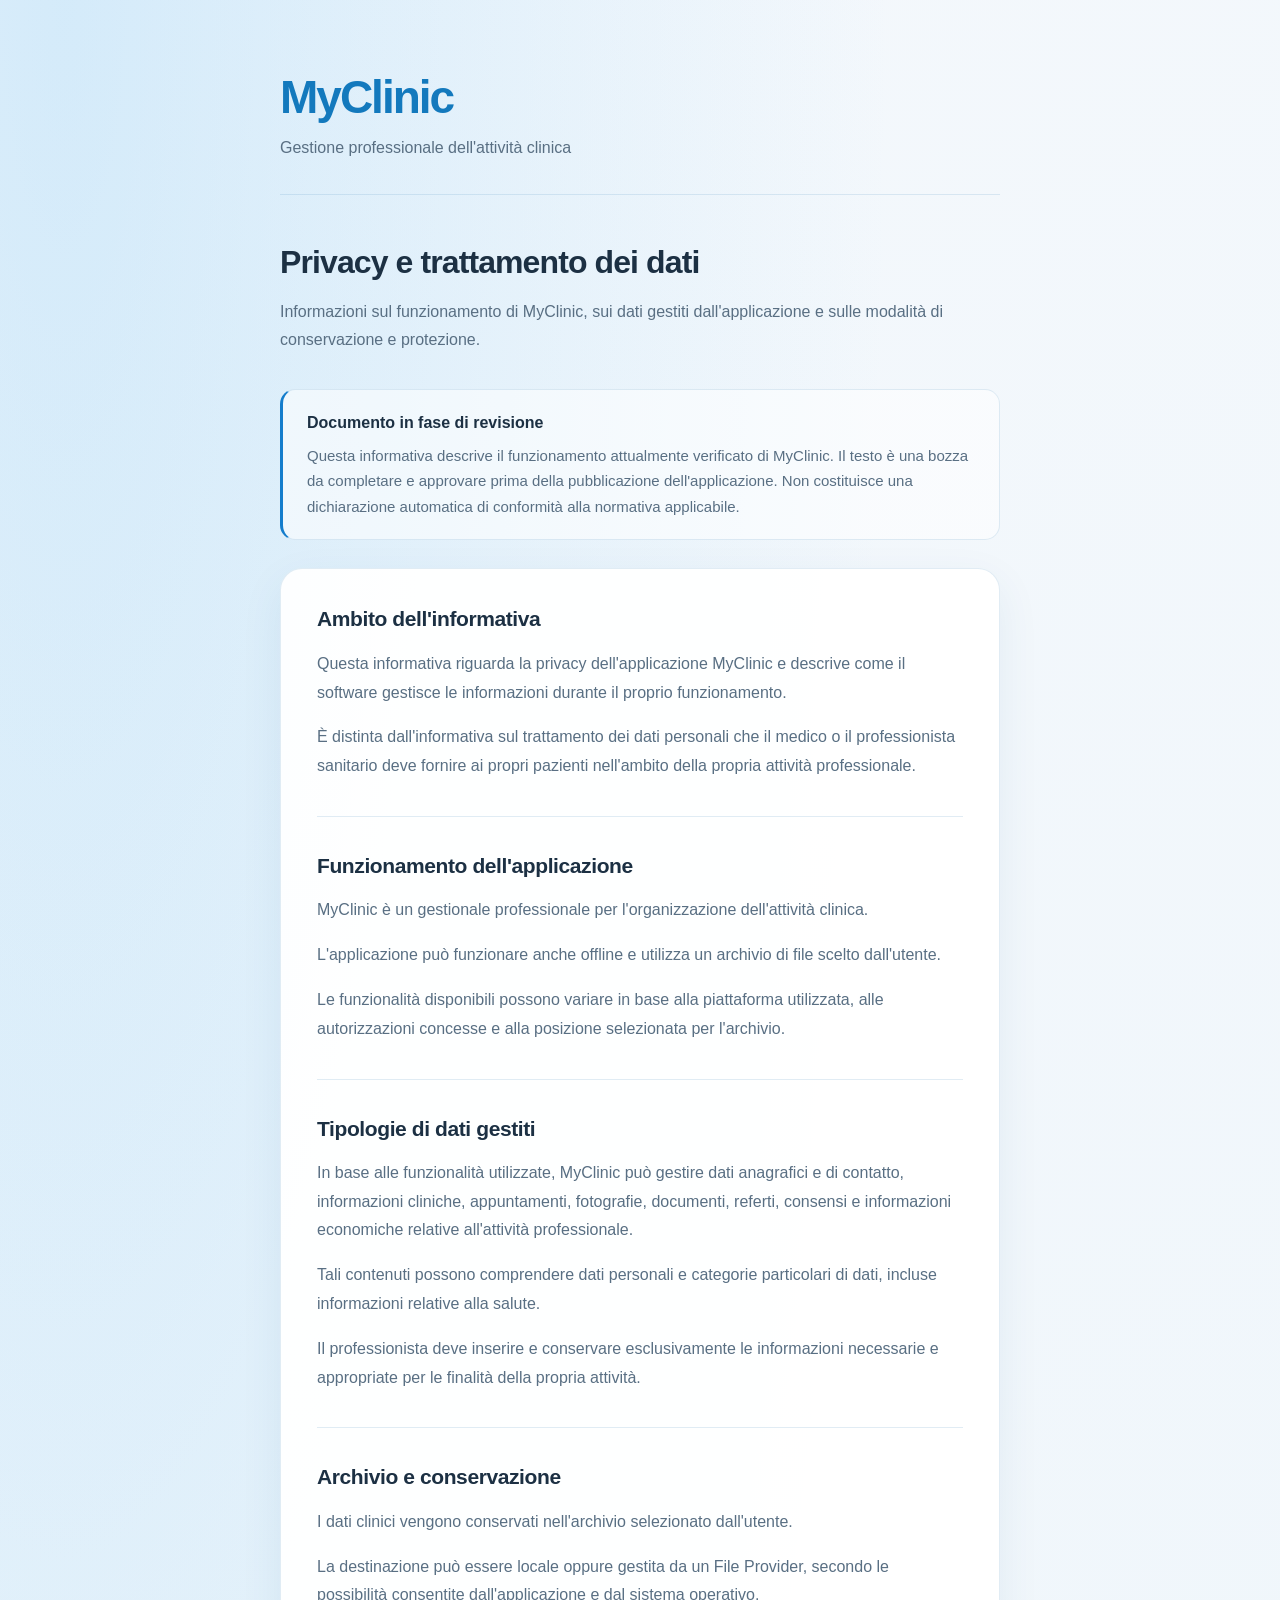
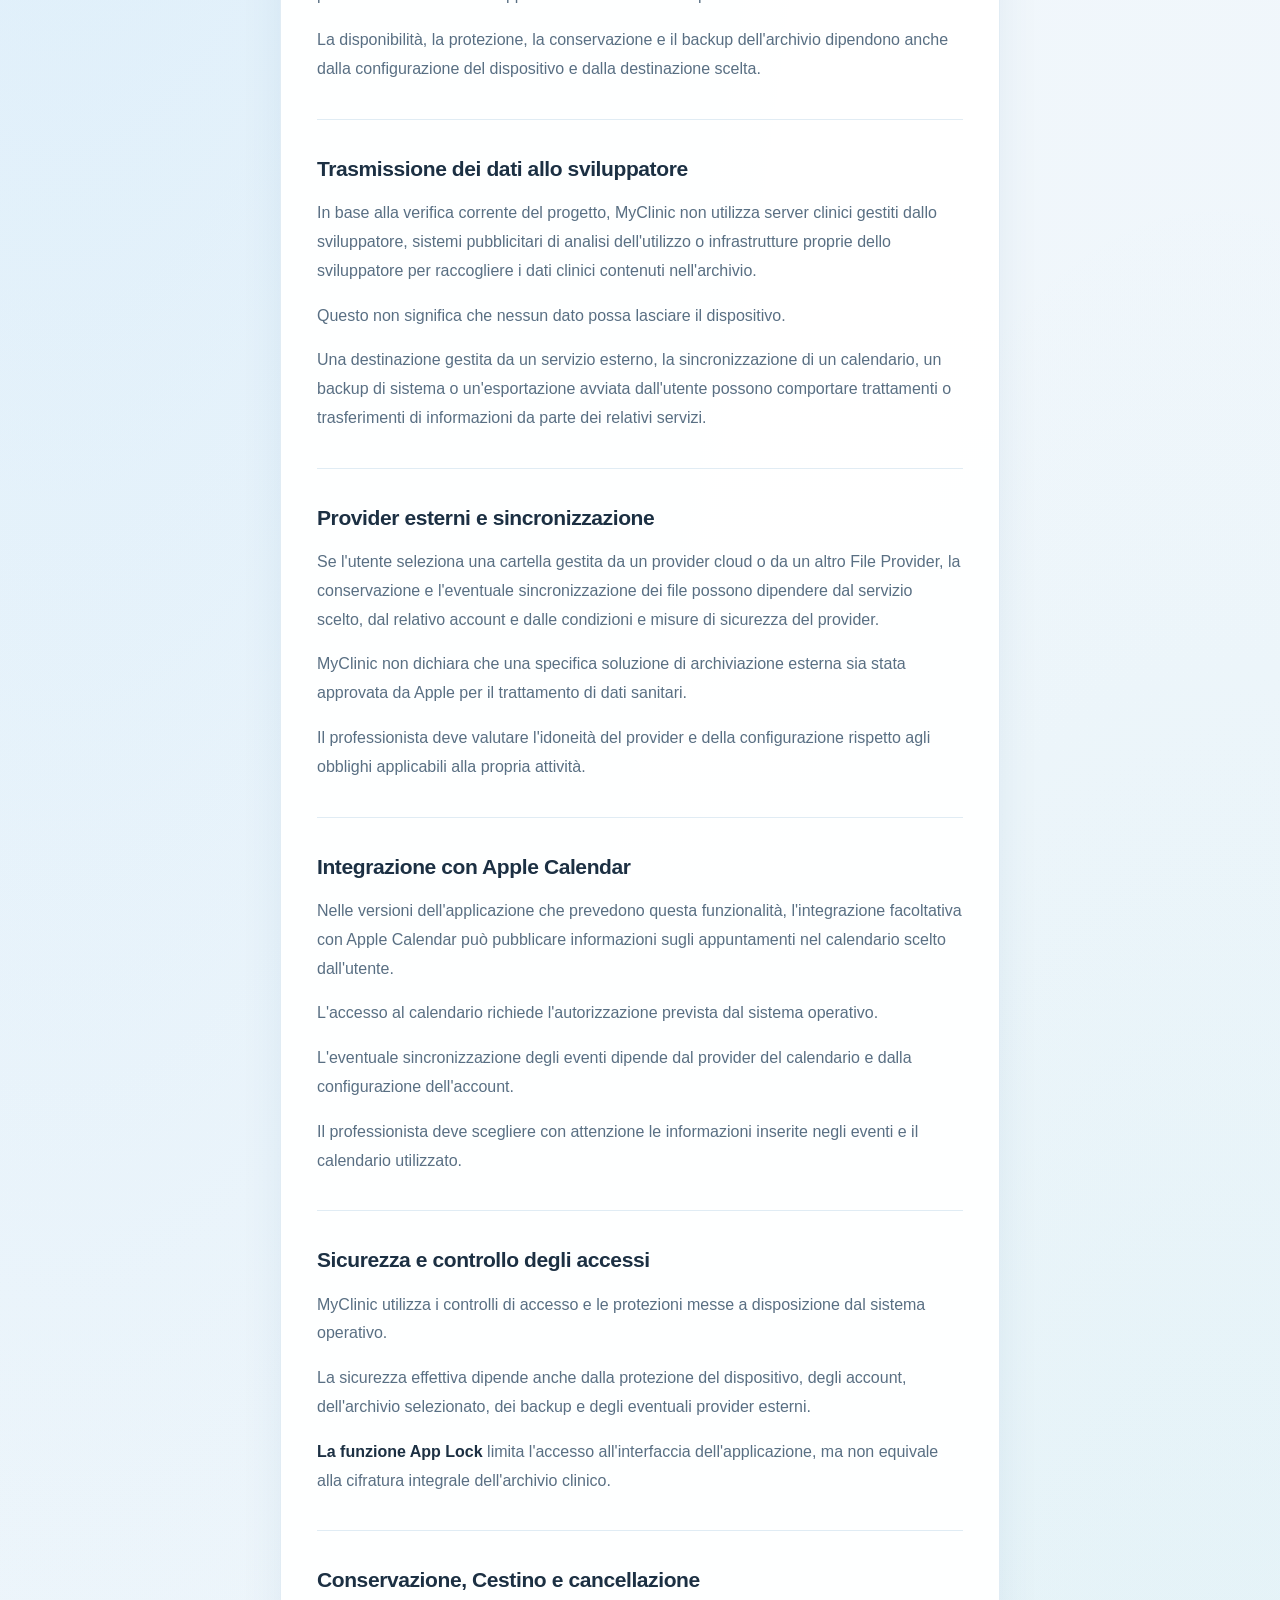
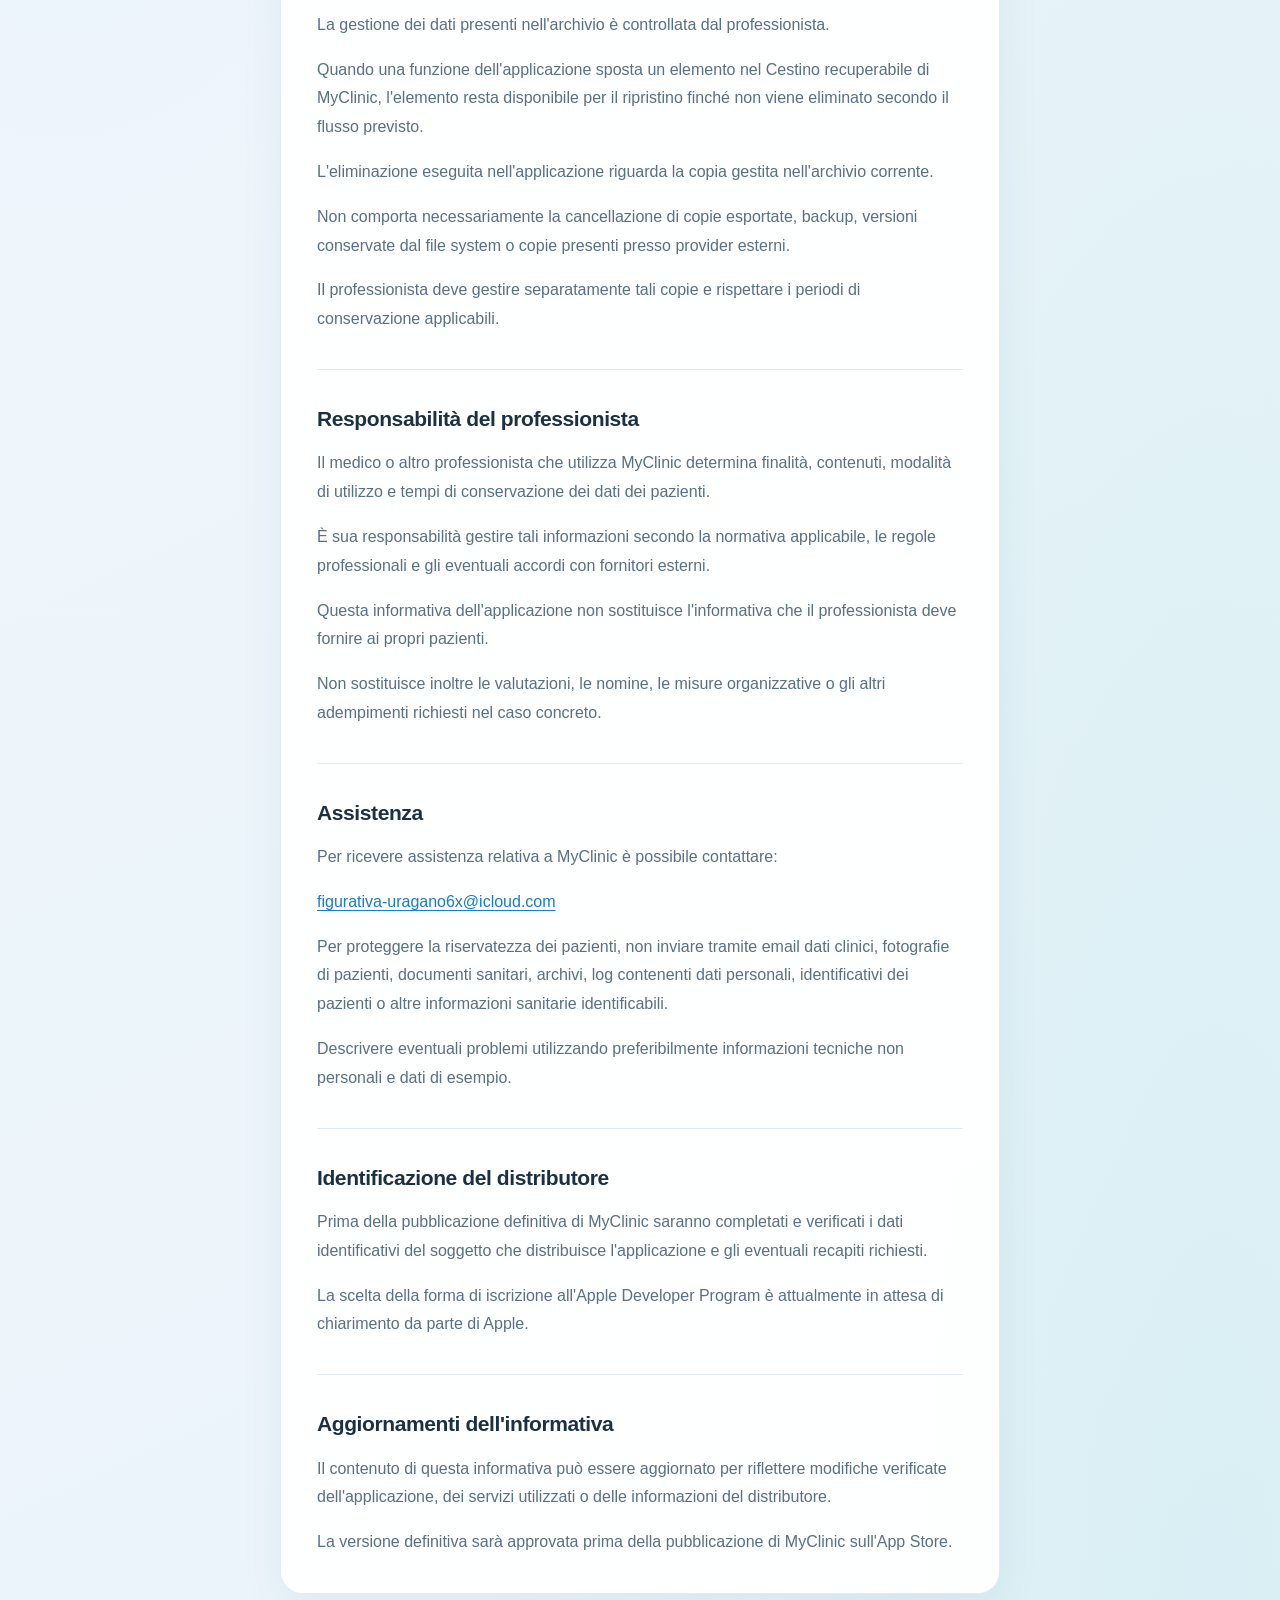
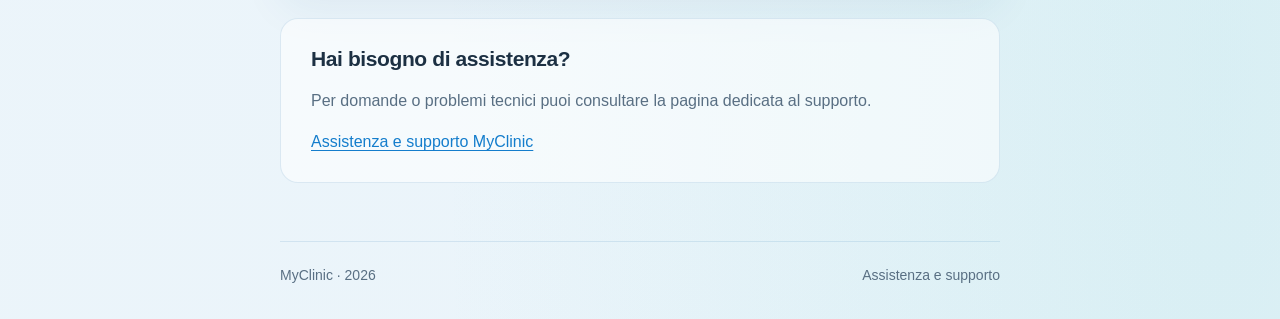
==== myclinic/privacy/index.html @ cc1f78b3 "Add privacy policy page for MyClinic This file contains the privacy policy and data handling informa" ====
<!DOCTYPE html>
<html lang="it">

<head>
  <meta charset="UTF-8">
  <meta name="viewport" content="width=device-width, initial-scale=1">
  <meta name="color-scheme" content="light dark">

  <title>MyClinic — Privacy e trattamento dei dati</title>

  <meta
    name="description"
    content="Informazioni sulla privacy e sul trattamento dei dati nell'applicazione MyClinic."
  >

  <style>

    /* ========================================
       MYCLINIC — IDENTITÀ VISIVA CONDIVISA
       ======================================== */

    :root {
      color-scheme: light;

      --background: #f4f8fc;
      --background-end: #eaf4fa;

      --text: #1c3043;
      --muted: #596f83;

      --brand: #1379bd;
      --accent: #147dcc;

      --surface: rgba(255, 255, 255, 0.94);
      --surface-soft: rgba(255, 255, 255, 0.55);

      --border: rgba(91, 151, 194, 0.18);

      --shadow:
        0 14px 44px rgba(31, 87, 131, 0.07);

      --font:
        -apple-system,
        BlinkMacSystemFont,
        "Segoe UI",
        sans-serif;
    }

    * {
      box-sizing: border-box;
    }

    html {
      min-height: 100%;
      scroll-behavior: smooth;
    }

    body {
      margin: 0;
      min-height: 100vh;

      font-family: var(--font);
      font-size: 16px;
      font-weight: 400;
      line-height: 1.65;

      color: var(--text);

      -webkit-font-smoothing: antialiased;

      background:
        radial-gradient(
          ellipse at 5% 0%,
          rgba(127, 199, 244, 0.27),
          transparent 48%
        ),
        radial-gradient(
          ellipse at 95% 95%,
          rgba(113, 208, 208, 0.15),
          transparent 45%
        ),
        linear-gradient(
          155deg,
          var(--background),
          var(--background-end)
        );
    }

    a {
      color: var(--accent);
      text-underline-offset: 3px;
    }

    a:focus-visible {
      outline: 3px solid var(--accent);
      outline-offset: 4px;
      border-radius: 3px;
    }

    /* ========================================
       CONTENITORE
       ======================================== */

    .container {
      width: min(calc(100% - 40px), 720px);
      margin: 0 auto;
      padding: 72px 0 32px;
    }

    /* ========================================
       INTESTAZIONE MYCLINIC
       ======================================== */

    .site-header {
      padding-bottom: 34px;
      margin-bottom: 48px;
      border-bottom: 1px solid var(--border);
    }

    .brand {
      margin: 0;

      font-size: 46px;
      font-weight: 700;
      letter-spacing: -2px;
      line-height: 1.1;

      color: var(--brand);
    }

    .brand-description {
      margin: 12px 0 0;

      font-size: 16px;
      font-weight: 400;
      line-height: 1.6;

      color: var(--muted);
    }

    /* ========================================
       GERARCHIA TIPOGRAFICA
       ======================================== */

    h1,
    h2,
    p {
      overflow-wrap: break-word;
    }

    h1 {
      margin: 0 0 16px;

      font-size: 32px;
      font-weight: 700;
      letter-spacing: -0.9px;
      line-height: 1.2;
    }

    h2 {
      margin: 0 0 16px;

      font-size: 21px;
      font-weight: 600;
      letter-spacing: -0.4px;
      line-height: 1.35;
    }

    .intro {
      margin: 0 0 35px;

      font-size: 16px;
      font-weight: 400;
      line-height: 1.75;

      color: var(--muted);
    }

    /* ========================================
       DOCUMENTO PRIVACY
       ======================================== */

    .policy-document {
      padding: 36px;

      background: var(--surface);
      border: 1px solid var(--border);
      border-radius: 22px;

      box-shadow: var(--shadow);
    }

    .policy-section + .policy-section {
      margin-top: 35px;
      padding-top: 35px;
      border-top: 1px solid var(--border);
    }

    .policy-section p {
      margin: 0 0 16px;

      font-size: 16px;
      line-height: 1.8;

      color: var(--muted);
    }

    .policy-section p:last-child {
      margin-bottom: 0;
    }

    .policy-section strong {
      color: var(--text);
      font-weight: 600;
    }

    /* ========================================
       AVVISO BOZZA
       ======================================== */

    .draft-notice {
      margin-bottom: 28px;
      padding: 20px 24px;

      border: 1px solid var(--border);
      border-left: 3px solid var(--accent);
      border-radius: 15px;

      background: var(--surface-soft);
    }

    .draft-notice strong {
      display: block;
      margin-bottom: 7px;

      font-size: 16px;
      font-weight: 600;
    }

    .draft-notice p {
      margin: 0;

      font-size: 15px;
      line-height: 1.7;

      color: var(--muted);
    }

    /* ========================================
       CONTATTI E LINK
       ======================================== */

    .contact-link {
      display: inline-block;
      overflow-wrap: anywhere;
    }

    .links-section {
      margin-top: 24px;
      padding: 26px 30px;

      background: var(--surface-soft);
      border: 1px solid var(--border);
      border-radius: 18px;
    }

    .links-section h2 {
      margin-bottom: 14px;
    }

    .links-section p {
      margin: 0 0 14px;

      color: var(--muted);
      font-size: 16px;
      line-height: 1.7;
    }

    .links-section p:last-child {
      margin-bottom: 0;
    }

    /* ========================================
       FOOTER
       ======================================== */

    footer {
      display: flex;
      justify-content: space-between;
      flex-wrap: wrap;
      gap: 12px;

      margin-top: 58px;
      padding-top: 22px;

      border-top: 1px solid var(--border);

      font-size: 14px;
      font-weight: 400;

      color: var(--muted);
    }

    footer a {
      color: inherit;
      text-decoration: none;
    }

    footer a:hover {
      color: var(--accent);
      text-decoration: underline;
    }

    /* ========================================
       IPHONE
       ======================================== */

    @media (max-width: 600px) {

      .container {
        width: min(calc(100% - 32px), 720px);
        padding-top: 38px;
      }

      .site-header {
        padding-bottom: 28px;
        margin-bottom: 36px;
      }

      .brand {
        font-size: 39px;
        letter-spacing: -1.7px;
      }

      .brand-description {
        font-size: 15px;
      }

      h1 {
        font-size: 29px;
      }

      .intro {
        margin-bottom: 28px;
      }

      .policy-document {
        padding: 27px 24px;
        border-radius: 19px;
      }

      .policy-section + .policy-section {
        margin-top: 30px;
        padding-top: 30px;
      }

      .draft-notice {
        padding: 19px 21px;
      }

      .links-section {
        padding: 23px 24px;
      }

      footer {
        margin-top: 44px;
      }
    }

    /* ========================================
       DARK MODE
       ======================================== */

    @media (prefers-color-scheme: dark) {

      :root {
        color-scheme: dark;

        --background: #101c2a;
        --background-end: #182b3d;

        --text: #edf5fb;
        --muted: #b0c1d0;

        --brand: #79c5fb;
        --accent: #82c7fb;

        --surface: rgba(30, 45, 62, 0.96);
        --surface-soft: rgba(30, 45, 62, 0.64);

        --border: rgba(150, 193, 225, 0.16);

        --shadow:
          0 14px 44px rgba(0, 0, 0, 0.15);
      }

      body {
        background:
          radial-gradient(
            ellipse at 5% 0%,
            rgba(32, 95, 145, 0.24),
            transparent 50%
          ),
          radial-gradient(
            ellipse at 95% 95%,
            rgba(30, 102, 118, 0.11),
            transparent 45%
          ),
          linear-gradient(
            155deg,
            var(--background),
            var(--background-end)
          );
      }
    }

    /* ========================================
       ACCESSIBILITÀ
       ======================================== */

    @media (prefers-reduced-motion: reduce) {
      html {
        scroll-behavior: auto;
      }
    }

  </style>
</head>

<body>

  <div class="container">

    <!-- INTESTAZIONE -->

    <header class="site-header">

      <div class="brand">
        MyClinic
      </div>

      <p class="brand-description">
        Gestione professionale dell'attività clinica
      </p>

    </header>

    <!-- CONTENUTO -->

    <main>

      <h1>
        Privacy e trattamento dei dati
      </h1>

      <p class="intro">
        Informazioni sul funzionamento di MyClinic,
        sui dati gestiti dall'applicazione e sulle
        modalità di conservazione e protezione.
      </p>

      <!-- STATO DEL DOCUMENTO -->

      <div class="draft-notice" role="note">

        <strong>
          Documento in fase di revisione
        </strong>

        <p>
          Questa informativa descrive il funzionamento
          attualmente verificato di MyClinic.
          Il testo è una bozza da completare e approvare
          prima della pubblicazione dell'applicazione.
          Non costituisce una dichiarazione automatica
          di conformità alla normativa applicabile.
        </p>

      </div>

      <!-- INFORMATIVA -->

      <article class="policy-document">

        <section class="policy-section">

          <h2>
            Ambito dell'informativa
          </h2>

          <p>
            Questa informativa riguarda la privacy
            dell'applicazione MyClinic e descrive
            come il software gestisce le informazioni
            durante il proprio funzionamento.
          </p>

          <p>
            È distinta dall'informativa sul trattamento
            dei dati personali che il medico o il
            professionista sanitario deve fornire
            ai propri pazienti nell'ambito
            della propria attività professionale.
          </p>

        </section>

        <section class="policy-section">

          <h2>
            Funzionamento dell'applicazione
          </h2>

          <p>
            MyClinic è un gestionale professionale
            per l'organizzazione dell'attività clinica.
          </p>

          <p>
            L'applicazione può funzionare anche offline
            e utilizza un archivio di file scelto
            dall'utente.
          </p>

          <p>
            Le funzionalità disponibili possono variare
            in base alla piattaforma utilizzata,
            alle autorizzazioni concesse
            e alla posizione selezionata
            per l'archivio.
          </p>

        </section>

        <section class="policy-section">

          <h2>
            Tipologie di dati gestiti
          </h2>

          <p>
            In base alle funzionalità utilizzate,
            MyClinic può gestire dati anagrafici
            e di contatto, informazioni cliniche,
            appuntamenti, fotografie, documenti,
            referti, consensi e informazioni
            economiche relative all'attività
            professionale.
          </p>

          <p>
            Tali contenuti possono comprendere
            dati personali e categorie particolari
            di dati, incluse informazioni
            relative alla salute.
          </p>

          <p>
            Il professionista deve inserire
            e conservare esclusivamente
            le informazioni necessarie
            e appropriate per le finalità
            della propria attività.
          </p>

        </section>

        <section class="policy-section">

          <h2>
            Archivio e conservazione
          </h2>

          <p>
            I dati clinici vengono conservati
            nell'archivio selezionato dall'utente.
          </p>

          <p>
            La destinazione può essere locale
            oppure gestita da un File Provider,
            secondo le possibilità consentite
            dall'applicazione e dal sistema operativo.
          </p>

          <p>
            La disponibilità, la protezione,
            la conservazione e il backup
            dell'archivio dipendono anche
            dalla configurazione del dispositivo
            e dalla destinazione scelta.
          </p>

        </section>

        <section class="policy-section">

          <h2>
            Trasmissione dei dati allo sviluppatore
          </h2>

          <p>
            In base alla verifica corrente del progetto,
            MyClinic non utilizza server clinici
            gestiti dallo sviluppatore,
            sistemi pubblicitari di analisi
            dell'utilizzo o infrastrutture proprie
            dello sviluppatore per raccogliere
            i dati clinici contenuti nell'archivio.
          </p>

          <p>
            Questo non significa che nessun dato
            possa lasciare il dispositivo.
          </p>

          <p>
            Una destinazione gestita da un servizio
            esterno, la sincronizzazione
            di un calendario, un backup di sistema
            o un'esportazione avviata dall'utente
            possono comportare trattamenti
            o trasferimenti di informazioni
            da parte dei relativi servizi.
          </p>

        </section>

        <section class="policy-section">

          <h2>
            Provider esterni e sincronizzazione
          </h2>

          <p>
            Se l'utente seleziona una cartella gestita
            da un provider cloud o da un altro
            File Provider, la conservazione
            e l'eventuale sincronizzazione dei file
            possono dipendere dal servizio scelto,
            dal relativo account e dalle condizioni
            e misure di sicurezza del provider.
          </p>

          <p>
            MyClinic non dichiara che una specifica
            soluzione di archiviazione esterna
            sia stata approvata da Apple
            per il trattamento di dati sanitari.
          </p>

          <p>
            Il professionista deve valutare
            l'idoneità del provider e della
            configurazione rispetto agli obblighi
            applicabili alla propria attività.
          </p>

        </section>

        <section class="policy-section">

          <h2>
            Integrazione con Apple Calendar
          </h2>

          <p>
            Nelle versioni dell'applicazione
            che prevedono questa funzionalità,
            l'integrazione facoltativa
            con Apple Calendar può pubblicare
            informazioni sugli appuntamenti
            nel calendario scelto dall'utente.
          </p>

          <p>
            L'accesso al calendario richiede
            l'autorizzazione prevista
            dal sistema operativo.
          </p>

          <p>
            L'eventuale sincronizzazione
            degli eventi dipende dal provider
            del calendario e dalla configurazione
            dell'account.
          </p>

          <p>
            Il professionista deve scegliere
            con attenzione le informazioni
            inserite negli eventi
            e il calendario utilizzato.
          </p>

        </section>

        <section class="policy-section">

          <h2>
            Sicurezza e controllo degli accessi
          </h2>

          <p>
            MyClinic utilizza i controlli di accesso
            e le protezioni messe a disposizione
            dal sistema operativo.
          </p>

          <p>
            La sicurezza effettiva dipende anche
            dalla protezione del dispositivo,
            degli account, dell'archivio selezionato,
            dei backup e degli eventuali
            provider esterni.
          </p>

          <p>
            <strong>La funzione App Lock</strong>
            limita l'accesso all'interfaccia
            dell'applicazione, ma non equivale
            alla cifratura integrale
            dell'archivio clinico.
          </p>

        </section>

        <section class="policy-section">

          <h2>
            Conservazione, Cestino e cancellazione
          </h2>

          <p>
            La gestione dei dati presenti
            nell'archivio è controllata
            dal professionista.
          </p>

          <p>
            Quando una funzione dell'applicazione
            sposta un elemento nel Cestino
            recuperabile di MyClinic,
            l'elemento resta disponibile
            per il ripristino finché non viene
            eliminato secondo il flusso previsto.
          </p>

          <p>
            L'eliminazione eseguita nell'applicazione
            riguarda la copia gestita
            nell'archivio corrente.
          </p>

          <p>
            Non comporta necessariamente
            la cancellazione di copie esportate,
            backup, versioni conservate
            dal file system o copie presenti
            presso provider esterni.
          </p>

          <p>
            Il professionista deve gestire
            separatamente tali copie
            e rispettare i periodi
            di conservazione applicabili.
          </p>

        </section>

        <section class="policy-section">

          <h2>
            Responsabilità del professionista
          </h2>

          <p>
            Il medico o altro professionista
            che utilizza MyClinic determina
            finalità, contenuti, modalità
            di utilizzo e tempi di conservazione
            dei dati dei pazienti.
          </p>

          <p>
            È sua responsabilità gestire
            tali informazioni secondo
            la normativa applicabile,
            le regole professionali
            e gli eventuali accordi
            con fornitori esterni.
          </p>

          <p>
            Questa informativa dell'applicazione
            non sostituisce l'informativa
            che il professionista deve fornire
            ai propri pazienti.
          </p>

          <p>
            Non sostituisce inoltre
            le valutazioni, le nomine,
            le misure organizzative
            o gli altri adempimenti richiesti
            nel caso concreto.
          </p>

        </section>

        <section class="policy-section">

          <h2>
            Assistenza
          </h2>

          <p>
            Per ricevere assistenza
            relativa a MyClinic è possibile
            contattare:
          </p>

          <p>
            <a
              class="contact-link"
              href="mailto:figurativa-uragano6x@icloud.com?subject=MyClinic%20-%20Richiesta%20di%20assistenza"
            >
              figurativa-uragano6x@icloud.com
            </a>
          </p>

          <p>
            Per proteggere la riservatezza
            dei pazienti, non inviare tramite email
            dati clinici, fotografie di pazienti,
            documenti sanitari, archivi,
            log contenenti dati personali,
            identificativi dei pazienti
            o altre informazioni
            sanitarie identificabili.
          </p>

          <p>
            Descrivere eventuali problemi
            utilizzando preferibilmente
            informazioni tecniche non personali
            e dati di esempio.
          </p>

        </section>

        <section class="policy-section">

          <h2>
            Identificazione del distributore
          </h2>

          <p>
            Prima della pubblicazione definitiva
            di MyClinic saranno completati
            e verificati i dati identificativi
            del soggetto che distribuisce
            l'applicazione e gli eventuali
            recapiti richiesti.
          </p>

          <p>
            La scelta della forma di iscrizione
            all'Apple Developer Program
            è attualmente in attesa
            di chiarimento da parte di Apple.
          </p>

        </section>

        <section class="policy-section">

          <h2>
            Aggiornamenti dell'informativa
          </h2>

          <p>
            Il contenuto di questa informativa
            può essere aggiornato per riflettere
            modifiche verificate
            dell'applicazione, dei servizi
            utilizzati o delle informazioni
            del distributore.
          </p>

          <p>
            La versione definitiva sarà approvata
            prima della pubblicazione
            di MyClinic sull'App Store.
          </p>

        </section>

      </article>

      <!-- COLLEGAMENTI -->

      <section class="links-section">

        <h2>
          Hai bisogno di assistenza?
        </h2>

        <p>
          Per domande o problemi tecnici
          puoi consultare la pagina
          dedicata al supporto.
        </p>

        <p>
          <a href="../supporto/">
            Assistenza e supporto MyClinic
          </a>
        </p>

      </section>

    </main>

    <!-- FOOTER -->

    <footer>

      <span>
        MyClinic · 2026
      </span>

      <a href="../supporto/">
        Assistenza e supporto
      </a>

    </footer>

  </div>

</body>
</html>
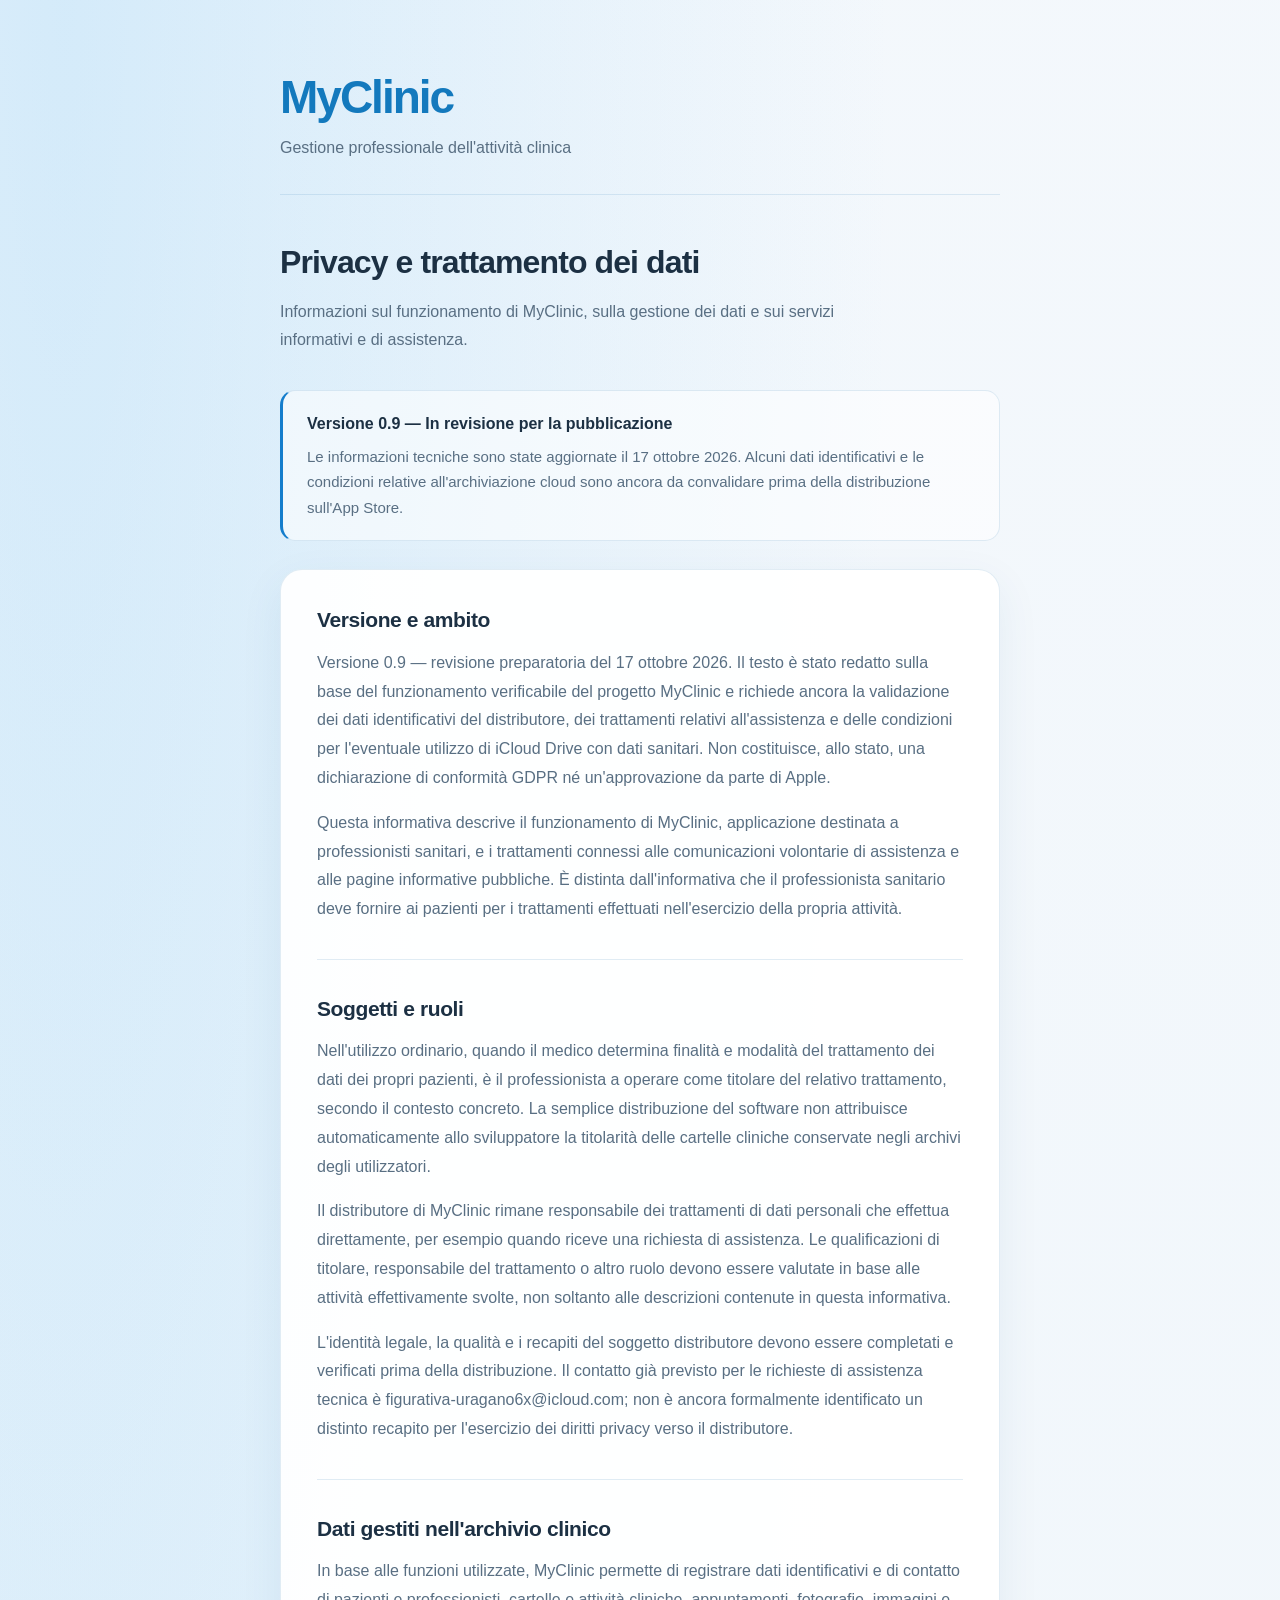
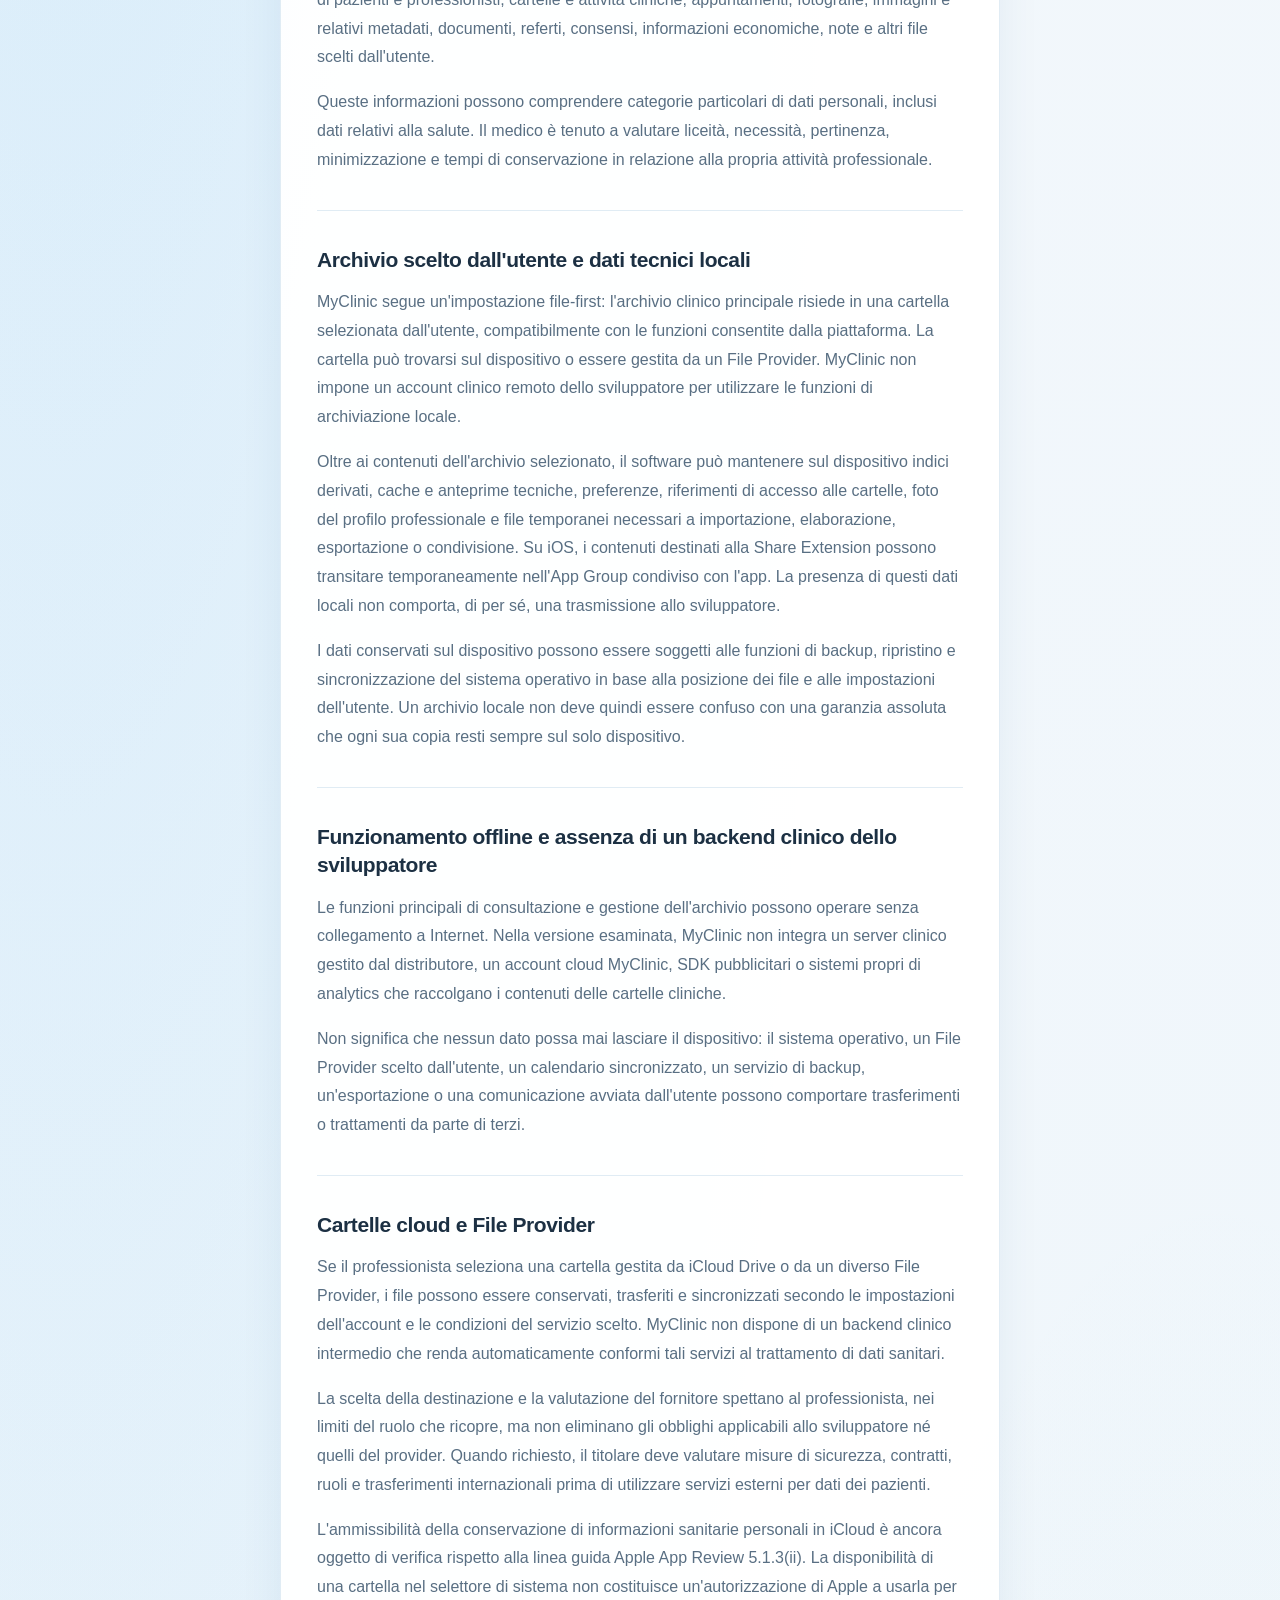
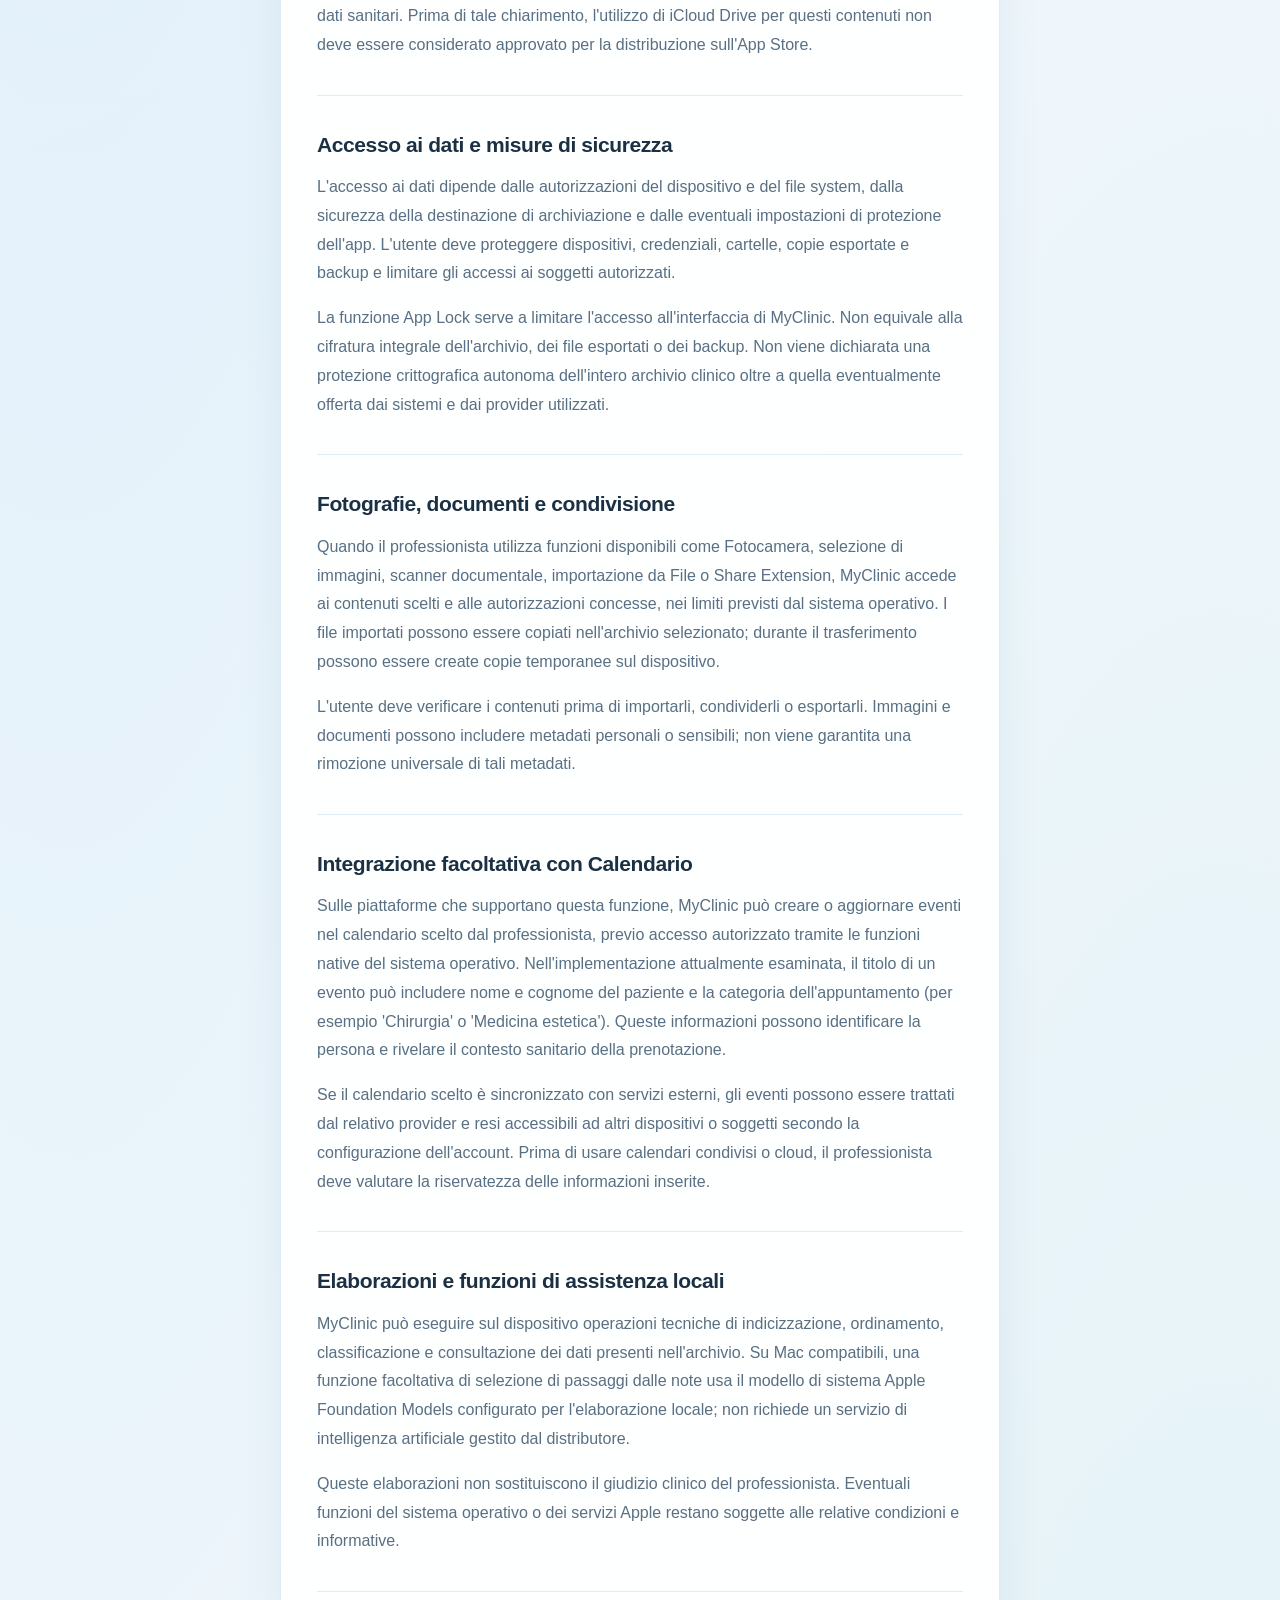
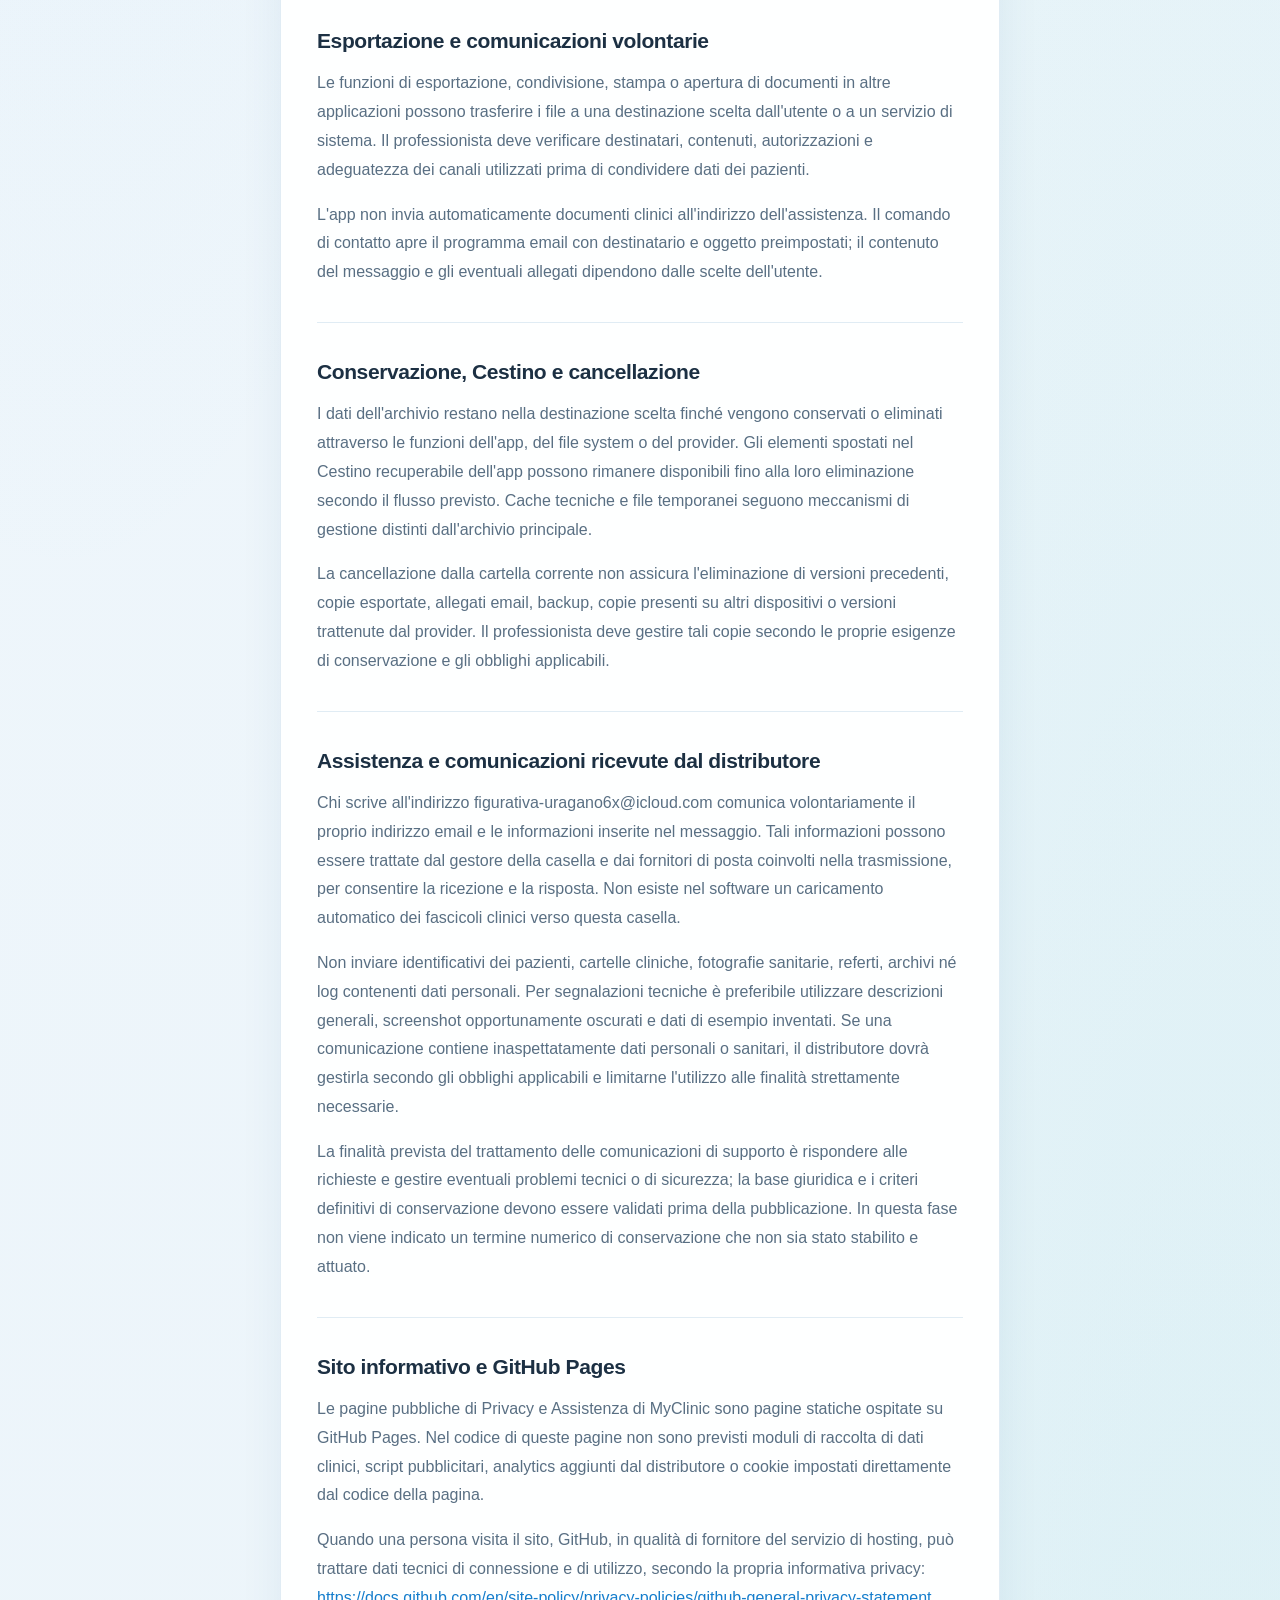
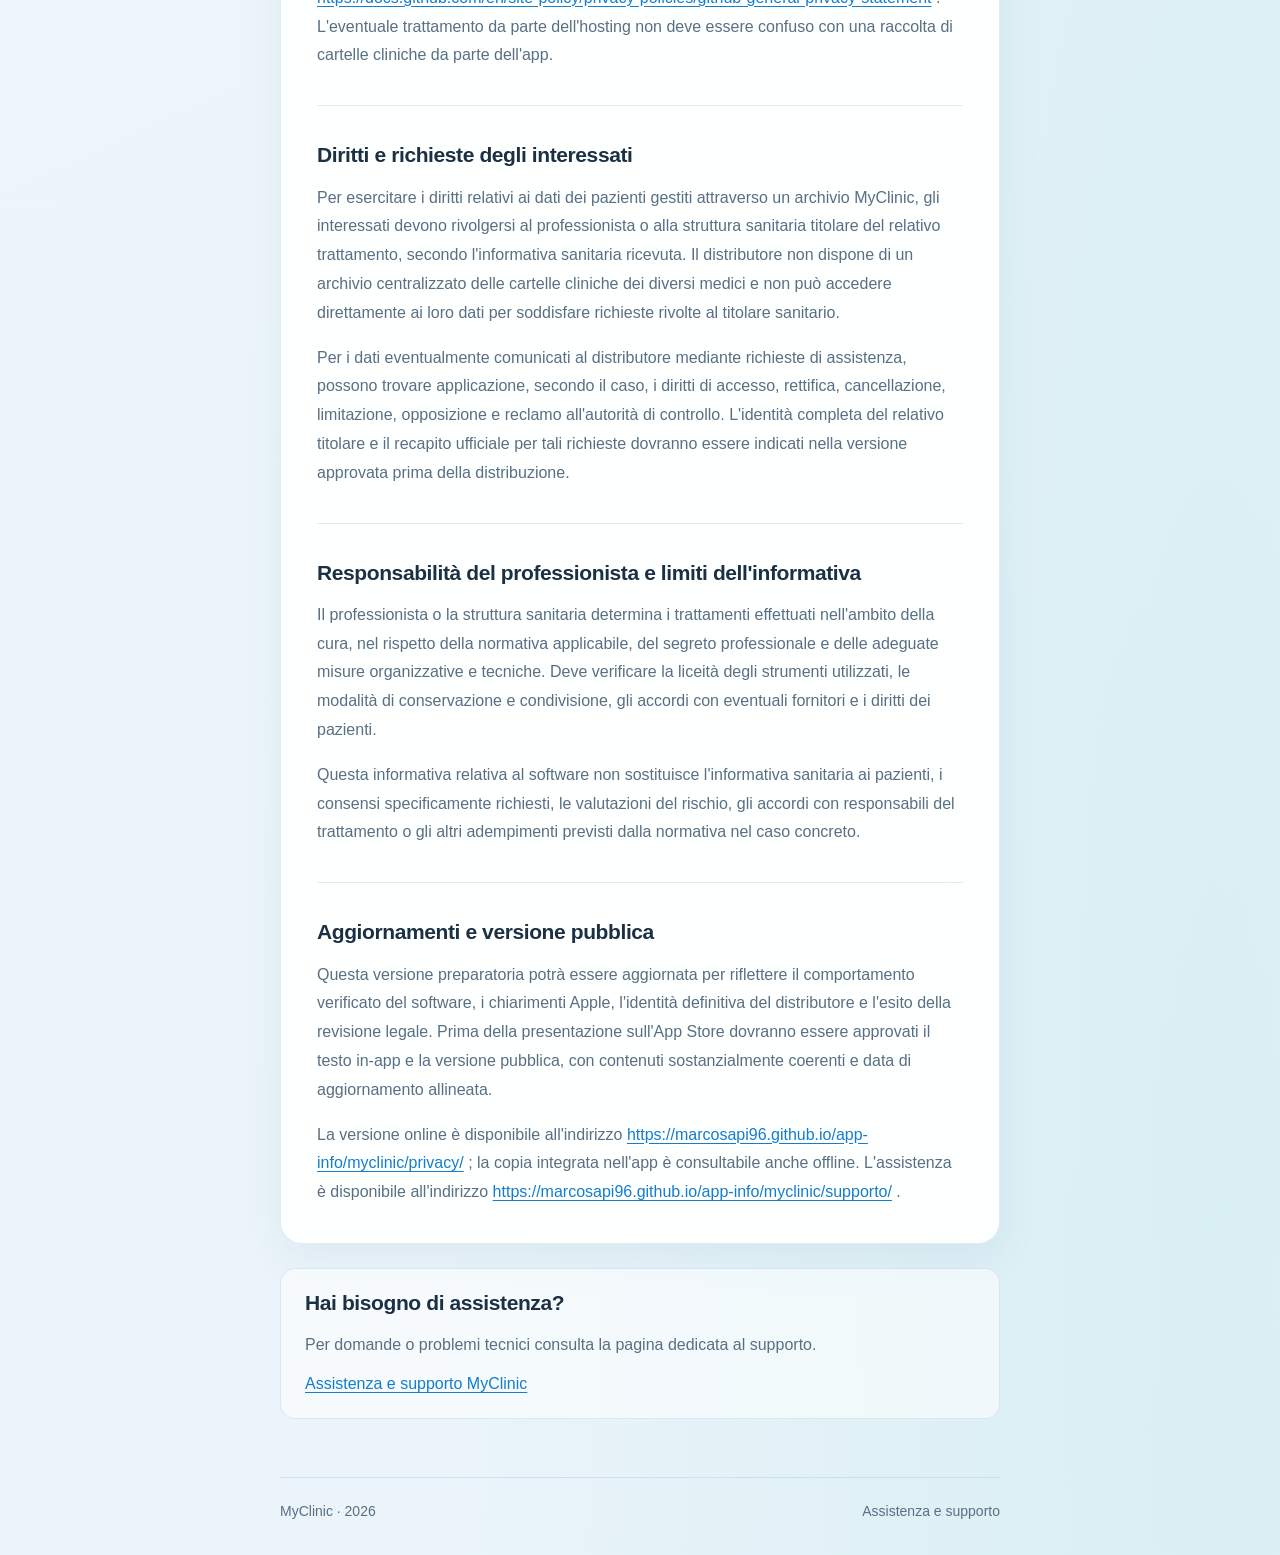
==== commit 94bad8df: "Update print statement from 'Hello' to 'Goodbye'" ====
--- a/myclinic/privacy/index.html
+++ b/myclinic/privacy/index.html
@@ -1,943 +1,129 @@
 <!DOCTYPE html>
 <html lang="it">
-
 <head>
-  <meta charset="UTF-8">
-  <meta name="viewport" content="width=device-width, initial-scale=1">
-  <meta name="color-scheme" content="light dark">
-
-  <title>MyClinic — Privacy e trattamento dei dati</title>
-
-  <meta
-    name="description"
-    content="Informazioni sulla privacy e sul trattamento dei dati nell'applicazione MyClinic."
-  >
-
-  <style>
-
-    /* ========================================
-       MYCLINIC — IDENTITÀ VISIVA CONDIVISA
-       ======================================== */
-
-    :root {
-      color-scheme: light;
-
-      --background: #f4f8fc;
-      --background-end: #eaf4fa;
-
-      --text: #1c3043;
-      --muted: #596f83;
-
-      --brand: #1379bd;
-      --accent: #147dcc;
-
-      --surface: rgba(255, 255, 255, 0.94);
-      --surface-soft: rgba(255, 255, 255, 0.55);
-
-      --border: rgba(91, 151, 194, 0.18);
-
-      --shadow:
-        0 14px 44px rgba(31, 87, 131, 0.07);
-
-      --font:
-        -apple-system,
-        BlinkMacSystemFont,
-        "Segoe UI",
-        sans-serif;
-    }
-
-    * {
-      box-sizing: border-box;
-    }
-
-    html {
-      min-height: 100%;
-      scroll-behavior: smooth;
-    }
-
-    body {
-      margin: 0;
-      min-height: 100vh;
-
-      font-family: var(--font);
-      font-size: 16px;
-      font-weight: 400;
-      line-height: 1.65;
-
-      color: var(--text);
-
-      -webkit-font-smoothing: antialiased;
-
-      background:
-        radial-gradient(
-          ellipse at 5% 0%,
-          rgba(127, 199, 244, 0.27),
-          transparent 48%
-        ),
-        radial-gradient(
-          ellipse at 95% 95%,
-          rgba(113, 208, 208, 0.15),
-          transparent 45%
-        ),
-        linear-gradient(
-          155deg,
-          var(--background),
-          var(--background-end)
-        );
-    }
-
-    a {
-      color: var(--accent);
-      text-underline-offset: 3px;
-    }
-
-    a:focus-visible {
-      outline: 3px solid var(--accent);
-      outline-offset: 4px;
-      border-radius: 3px;
-    }
-
-    /* ========================================
-       CONTENITORE
-       ======================================== */
-
-    .container {
-      width: min(calc(100% - 40px), 720px);
-      margin: 0 auto;
-      padding: 72px 0 32px;
-    }
-
-    /* ========================================
-       INTESTAZIONE MYCLINIC
-       ======================================== */
-
-    .site-header {
-      padding-bottom: 34px;
-      margin-bottom: 48px;
-      border-bottom: 1px solid var(--border);
-    }
-
-    .brand {
-      margin: 0;
-
-      font-size: 46px;
-      font-weight: 700;
-      letter-spacing: -2px;
-      line-height: 1.1;
-
-      color: var(--brand);
-    }
-
-    .brand-description {
-      margin: 12px 0 0;
-
-      font-size: 16px;
-      font-weight: 400;
-      line-height: 1.6;
-
-      color: var(--muted);
-    }
-
-    /* ========================================
-       GERARCHIA TIPOGRAFICA
-       ======================================== */
-
-    h1,
-    h2,
-    p {
-      overflow-wrap: break-word;
-    }
-
-    h1 {
-      margin: 0 0 16px;
-
-      font-size: 32px;
-      font-weight: 700;
-      letter-spacing: -0.9px;
-      line-height: 1.2;
-    }
-
-    h2 {
-      margin: 0 0 16px;
-
-      font-size: 21px;
-      font-weight: 600;
-      letter-spacing: -0.4px;
-      line-height: 1.35;
-    }
-
-    .intro {
-      margin: 0 0 35px;
-
-      font-size: 16px;
-      font-weight: 400;
-      line-height: 1.75;
-
-      color: var(--muted);
-    }
-
-    /* ========================================
-       DOCUMENTO PRIVACY
-       ======================================== */
-
-    .policy-document {
-      padding: 36px;
-
-      background: var(--surface);
-      border: 1px solid var(--border);
-      border-radius: 22px;
-
-      box-shadow: var(--shadow);
-    }
-
-    .policy-section + .policy-section {
-      margin-top: 35px;
-      padding-top: 35px;
-      border-top: 1px solid var(--border);
-    }
-
-    .policy-section p {
-      margin: 0 0 16px;
-
-      font-size: 16px;
-      line-height: 1.8;
-
-      color: var(--muted);
-    }
-
-    .policy-section p:last-child {
-      margin-bottom: 0;
-    }
-
-    .policy-section strong {
-      color: var(--text);
-      font-weight: 600;
-    }
-
-    /* ========================================
-       AVVISO BOZZA
-       ======================================== */
-
-    .draft-notice {
-      margin-bottom: 28px;
-      padding: 20px 24px;
-
-      border: 1px solid var(--border);
-      border-left: 3px solid var(--accent);
-      border-radius: 15px;
-
-      background: var(--surface-soft);
-    }
-
-    .draft-notice strong {
-      display: block;
-      margin-bottom: 7px;
-
-      font-size: 16px;
-      font-weight: 600;
-    }
-
-    .draft-notice p {
-      margin: 0;
-
-      font-size: 15px;
-      line-height: 1.7;
-
-      color: var(--muted);
-    }
-
-    /* ========================================
-       CONTATTI E LINK
-       ======================================== */
-
-    .contact-link {
-      display: inline-block;
-      overflow-wrap: anywhere;
-    }
-
-    .links-section {
-      margin-top: 24px;
-      padding: 26px 30px;
-
-      background: var(--surface-soft);
-      border: 1px solid var(--border);
-      border-radius: 18px;
-    }
-
-    .links-section h2 {
-      margin-bottom: 14px;
-    }
-
-    .links-section p {
-      margin: 0 0 14px;
-
-      color: var(--muted);
-      font-size: 16px;
-      line-height: 1.7;
-    }
-
-    .links-section p:last-child {
-      margin-bottom: 0;
-    }
-
-    /* ========================================
-       FOOTER
-       ======================================== */
-
-    footer {
-      display: flex;
-      justify-content: space-between;
-      flex-wrap: wrap;
-      gap: 12px;
-
-      margin-top: 58px;
-      padding-top: 22px;
-
-      border-top: 1px solid var(--border);
-
-      font-size: 14px;
-      font-weight: 400;
-
-      color: var(--muted);
-    }
-
-    footer a {
-      color: inherit;
-      text-decoration: none;
-    }
-
-    footer a:hover {
-      color: var(--accent);
-      text-decoration: underline;
-    }
-
-    /* ========================================
-       IPHONE
-       ======================================== */
-
-    @media (max-width: 600px) {
-
-      .container {
-        width: min(calc(100% - 32px), 720px);
-        padding-top: 38px;
-      }
-
-      .site-header {
-        padding-bottom: 28px;
-        margin-bottom: 36px;
-      }
-
-      .brand {
-        font-size: 39px;
-        letter-spacing: -1.7px;
-      }
-
-      .brand-description {
-        font-size: 15px;
-      }
-
-      h1 {
-        font-size: 29px;
-      }
-
-      .intro {
-        margin-bottom: 28px;
-      }
-
-      .policy-document {
-        padding: 27px 24px;
-        border-radius: 19px;
-      }
-
-      .policy-section + .policy-section {
-        margin-top: 30px;
-        padding-top: 30px;
-      }
-
-      .draft-notice {
-        padding: 19px 21px;
-      }
-
-      .links-section {
-        padding: 23px 24px;
-      }
-
-      footer {
-        margin-top: 44px;
-      }
-    }
-
-    /* ========================================
-       DARK MODE
-       ======================================== */
-
-    @media (prefers-color-scheme: dark) {
-
-      :root {
-        color-scheme: dark;
-
-        --background: #101c2a;
-        --background-end: #182b3d;
-
-        --text: #edf5fb;
-        --muted: #b0c1d0;
-
-        --brand: #79c5fb;
-        --accent: #82c7fb;
-
-        --surface: rgba(30, 45, 62, 0.96);
-        --surface-soft: rgba(30, 45, 62, 0.64);
-
-        --border: rgba(150, 193, 225, 0.16);
-
-        --shadow:
-          0 14px 44px rgba(0, 0, 0, 0.15);
-      }
-
-      body {
-        background:
-          radial-gradient(
-            ellipse at 5% 0%,
-            rgba(32, 95, 145, 0.24),
-            transparent 50%
-          ),
-          radial-gradient(
-            ellipse at 95% 95%,
-            rgba(30, 102, 118, 0.11),
-            transparent 45%
-          ),
-          linear-gradient(
-            155deg,
-            var(--background),
-            var(--background-end)
-          );
-      }
-    }
-
-    /* ========================================
-       ACCESSIBILITÀ
-       ======================================== */
-
-    @media (prefers-reduced-motion: reduce) {
-      html {
-        scroll-behavior: auto;
-      }
-    }
-
-  </style>
+<meta charset="UTF-8">
+<meta name="viewport" content="width=device-width, initial-scale=1">
+<meta name="color-scheme" content="light dark">
+<title>MyClinic — Privacy e trattamento dei dati</title>
+<meta name="description" content="Informativa privacy MyClinic versione 0.9, in revisione.">
+<style>
+:root { color-scheme: light; --background:#f4f8fc;--background-end:#eaf4fa;--text:#1c3043;--muted:#596f83;--brand:#1379bd;--accent:#147dcc;--surface:rgba(255,255,255,.94);--surface-soft:rgba(255,255,255,.55);--border:rgba(91,151,194,.18);--shadow:0 14px 44px rgba(31,87,131,.07);--font:-apple-system,BlinkMacSystemFont,"Segoe UI",sans-serif }
+* {box-sizing:border-box} html {min-height:100%;scroll-behavior:smooth} body{margin:0;min-height:100vh;font-family:var(--font);font-size:16px;font-weight:400;line-height:1.65;color:var(--text);-webkit-font-smoothing:antialiased;background:radial-gradient(ellipse at 5% 0%,rgba(127,199,244,.27),transparent 48%),radial-gradient(ellipse at 95% 95%,rgba(113,208,208,.15),transparent 45%),linear-gradient(155deg,var(--background),var(--background-end))}
+a{color:var(--accent);text-underline-offset:3px} a:focus-visible{outline:3px solid var(--accent);outline-offset:4px;border-radius:3px} .container{width:min(calc(100% - 40px),720px);margin:0 auto;padding:72px 0 32px}.site-header{padding-bottom:34px;margin-bottom:48px;border-bottom:1px solid var(--border)} .brand{margin:0;font-size:46px;font-weight:700;letter-spacing:-2px;line-height:1.1;color:var(--brand)}.brand-description{margin:12px 0 0;font-size:16px;line-height:1.6;color:var(--muted)}
+h1,h2,p{overflow-wrap:break-word} h1{margin:0 0 16px;font-size:32px;font-weight:700;letter-spacing:-.9px;line-height:1.2}h2{margin:0 0 14px;font-size:21px;font-weight:600;letter-spacing:-.4px;line-height:1.35}.intro{max-width:620px;margin:0 0 36px;font-size:16px;line-height:1.75;color:var(--muted)}
+.policy-document,.support-card{padding:36px;border:1px solid var(--border);border-radius:22px;background:var(--surface);box-shadow:var(--shadow)}.policy-section+.policy-section{margin-top:35px;padding-top:35px;border-top:1px solid var(--border)}.policy-section p,.support-card p{margin:0 0 16px;font-size:16px;line-height:1.8;color:var(--muted)}.policy-section p:last-child{margin-bottom:0}
+.draft-notice,.privacy-notice,.links-section{margin-bottom:28px;padding:20px 24px;border:1px solid var(--border);border-left:3px solid var(--accent);border-radius:15px;background:var(--surface-soft)}.draft-notice strong{display:block;margin-bottom:7px;font-size:16px;font-weight:600}.draft-notice p,.privacy-notice p{margin:0;font-size:15px;line-height:1.7;color:var(--muted)}.links-section{margin-top:24px;border-left:1px solid var(--border)}.links-section p{margin:0 0 12px;font-size:16px;line-height:1.7;color:var(--muted)}.links-section p:last-child{margin:0}
+.support-button{display:inline-flex;align-items:center;justify-content:center;min-height:52px;padding:14px 24px;border-radius:13px;background:linear-gradient(135deg,#2188d1,#126eb8);color:#fff;font-weight:600;text-decoration:none;box-shadow:0 5px 16px rgba(20,125,204,.15)}.support-button:hover{background:linear-gradient(135deg,#147ac3,#0c61a5)}.email-address{display:inline-block;font-weight:500;overflow-wrap:anywhere}
+footer{display:flex;justify-content:space-between;flex-wrap:wrap;gap:12px;margin-top:58px;padding-top:22px;border-top:1px solid var(--border);font-size:14px;color:var(--muted)}footer a{color:inherit;text-decoration:none} footer a:hover{color:var(--accent);text-decoration:underline}
+@media(max-width:600px){.container{width:min(calc(100% - 32px),720px);padding-top:38px}.site-header{padding-bottom:28px;margin-bottom:36px}.brand{font-size:39px}.brand-description{font-size:15px}h1{font-size:29px}.intro{margin-bottom:28px}.policy-document,.support-card{padding:27px 24px;border-radius:19px}.policy-section+.policy-section{margin-top:30px;padding-top:30px}.support-button{width:100%}footer{margin-top:44px}}
+@media(prefers-color-scheme:dark){:root{color-scheme:dark;--background:#101c2a;--background-end:#182b3d;--text:#edf5fb;--muted:#b0c1d0;--brand:#79c5fb;--accent:#82c7fb;--surface:rgba(30,45,62,.96);--surface-soft:rgba(30,45,62,.64);--border:rgba(150,193,225,.16);--shadow:0 14px 44px rgba(0,0,0,.15)}body{background:radial-gradient(ellipse at 5% 0%,rgba(32,95,145,.24),transparent 50%),radial-gradient(ellipse at 95% 95%,rgba(30,102,118,.11),transparent 45%),linear-gradient(155deg,var(--background),var(--background-end))}}
+@media(prefers-reduced-motion:reduce){html{scroll-behavior:auto}}
+</style>
 </head>
-
 <body>
-
-  <div class="container">
-
-    <!-- INTESTAZIONE -->
-
-    <header class="site-header">
-
-      <div class="brand">
-        MyClinic
-      </div>
-
-      <p class="brand-description">
-        Gestione professionale dell'attività clinica
-      </p>
-
-    </header>
-
-    <!-- CONTENUTO -->
-
-    <main>
-
-      <h1>
-        Privacy e trattamento dei dati
-      </h1>
-
-      <p class="intro">
-        Informazioni sul funzionamento di MyClinic,
-        sui dati gestiti dall'applicazione e sulle
-        modalità di conservazione e protezione.
-      </p>
-
-      <!-- STATO DEL DOCUMENTO -->
-
-      <div class="draft-notice" role="note">
-
-        <strong>
-          Documento in fase di revisione
-        </strong>
-
-        <p>
-          Questa informativa descrive il funzionamento
-          attualmente verificato di MyClinic.
-          Il testo è una bozza da completare e approvare
-          prima della pubblicazione dell'applicazione.
-          Non costituisce una dichiarazione automatica
-          di conformità alla normativa applicabile.
-        </p>
-
-      </div>
-
-      <!-- INFORMATIVA -->
-
-      <article class="policy-document">
-
-        <section class="policy-section">
-
-          <h2>
-            Ambito dell'informativa
-          </h2>
-
-          <p>
-            Questa informativa riguarda la privacy
-            dell'applicazione MyClinic e descrive
-            come il software gestisce le informazioni
-            durante il proprio funzionamento.
-          </p>
-
-          <p>
-            È distinta dall'informativa sul trattamento
-            dei dati personali che il medico o il
-            professionista sanitario deve fornire
-            ai propri pazienti nell'ambito
-            della propria attività professionale.
-          </p>
-
-        </section>
-
-        <section class="policy-section">
-
-          <h2>
-            Funzionamento dell'applicazione
-          </h2>
-
-          <p>
-            MyClinic è un gestionale professionale
-            per l'organizzazione dell'attività clinica.
-          </p>
-
-          <p>
-            L'applicazione può funzionare anche offline
-            e utilizza un archivio di file scelto
-            dall'utente.
-          </p>
-
-          <p>
-            Le funzionalità disponibili possono variare
-            in base alla piattaforma utilizzata,
-            alle autorizzazioni concesse
-            e alla posizione selezionata
-            per l'archivio.
-          </p>
-
-        </section>
-
-        <section class="policy-section">
-
-          <h2>
-            Tipologie di dati gestiti
-          </h2>
-
-          <p>
-            In base alle funzionalità utilizzate,
-            MyClinic può gestire dati anagrafici
-            e di contatto, informazioni cliniche,
-            appuntamenti, fotografie, documenti,
-            referti, consensi e informazioni
-            economiche relative all'attività
-            professionale.
-          </p>
-
-          <p>
-            Tali contenuti possono comprendere
-            dati personali e categorie particolari
-            di dati, incluse informazioni
-            relative alla salute.
-          </p>
-
-          <p>
-            Il professionista deve inserire
-            e conservare esclusivamente
-            le informazioni necessarie
-            e appropriate per le finalità
-            della propria attività.
-          </p>
-
-        </section>
-
-        <section class="policy-section">
-
-          <h2>
-            Archivio e conservazione
-          </h2>
-
-          <p>
-            I dati clinici vengono conservati
-            nell'archivio selezionato dall'utente.
-          </p>
-
-          <p>
-            La destinazione può essere locale
-            oppure gestita da un File Provider,
-            secondo le possibilità consentite
-            dall'applicazione e dal sistema operativo.
-          </p>
-
-          <p>
-            La disponibilità, la protezione,
-            la conservazione e il backup
-            dell'archivio dipendono anche
-            dalla configurazione del dispositivo
-            e dalla destinazione scelta.
-          </p>
-
-        </section>
-
-        <section class="policy-section">
-
-          <h2>
-            Trasmissione dei dati allo sviluppatore
-          </h2>
-
-          <p>
-            In base alla verifica corrente del progetto,
-            MyClinic non utilizza server clinici
-            gestiti dallo sviluppatore,
-            sistemi pubblicitari di analisi
-            dell'utilizzo o infrastrutture proprie
-            dello sviluppatore per raccogliere
-            i dati clinici contenuti nell'archivio.
-          </p>
-
-          <p>
-            Questo non significa che nessun dato
-            possa lasciare il dispositivo.
-          </p>
-
-          <p>
-            Una destinazione gestita da un servizio
-            esterno, la sincronizzazione
-            di un calendario, un backup di sistema
-            o un'esportazione avviata dall'utente
-            possono comportare trattamenti
-            o trasferimenti di informazioni
-            da parte dei relativi servizi.
-          </p>
-
-        </section>
-
-        <section class="policy-section">
-
-          <h2>
-            Provider esterni e sincronizzazione
-          </h2>
-
-          <p>
-            Se l'utente seleziona una cartella gestita
-            da un provider cloud o da un altro
-            File Provider, la conservazione
-            e l'eventuale sincronizzazione dei file
-            possono dipendere dal servizio scelto,
-            dal relativo account e dalle condizioni
-            e misure di sicurezza del provider.
-          </p>
-
-          <p>
-            MyClinic non dichiara che una specifica
-            soluzione di archiviazione esterna
-            sia stata approvata da Apple
-            per il trattamento di dati sanitari.
-          </p>
-
-          <p>
-            Il professionista deve valutare
-            l'idoneità del provider e della
-            configurazione rispetto agli obblighi
-            applicabili alla propria attività.
-          </p>
-
-        </section>
-
-        <section class="policy-section">
-
-          <h2>
-            Integrazione con Apple Calendar
-          </h2>
-
-          <p>
-            Nelle versioni dell'applicazione
-            che prevedono questa funzionalità,
-            l'integrazione facoltativa
-            con Apple Calendar può pubblicare
-            informazioni sugli appuntamenti
-            nel calendario scelto dall'utente.
-          </p>
-
-          <p>
-            L'accesso al calendario richiede
-            l'autorizzazione prevista
-            dal sistema operativo.
-          </p>
-
-          <p>
-            L'eventuale sincronizzazione
-            degli eventi dipende dal provider
-            del calendario e dalla configurazione
-            dell'account.
-          </p>
-
-          <p>
-            Il professionista deve scegliere
-            con attenzione le informazioni
-            inserite negli eventi
-            e il calendario utilizzato.
-          </p>
-
-        </section>
-
-        <section class="policy-section">
-
-          <h2>
-            Sicurezza e controllo degli accessi
-          </h2>
-
-          <p>
-            MyClinic utilizza i controlli di accesso
-            e le protezioni messe a disposizione
-            dal sistema operativo.
-          </p>
-
-          <p>
-            La sicurezza effettiva dipende anche
-            dalla protezione del dispositivo,
-            degli account, dell'archivio selezionato,
-            dei backup e degli eventuali
-            provider esterni.
-          </p>
-
-          <p>
-            <strong>La funzione App Lock</strong>
-            limita l'accesso all'interfaccia
-            dell'applicazione, ma non equivale
-            alla cifratura integrale
-            dell'archivio clinico.
-          </p>
-
-        </section>
-
-        <section class="policy-section">
-
-          <h2>
-            Conservazione, Cestino e cancellazione
-          </h2>
-
-          <p>
-            La gestione dei dati presenti
-            nell'archivio è controllata
-            dal professionista.
-          </p>
-
-          <p>
-            Quando una funzione dell'applicazione
-            sposta un elemento nel Cestino
-            recuperabile di MyClinic,
-            l'elemento resta disponibile
-            per il ripristino finché non viene
-            eliminato secondo il flusso previsto.
-          </p>
-
-          <p>
-            L'eliminazione eseguita nell'applicazione
-            riguarda la copia gestita
-            nell'archivio corrente.
-          </p>
-
-          <p>
-            Non comporta necessariamente
-            la cancellazione di copie esportate,
-            backup, versioni conservate
-            dal file system o copie presenti
-            presso provider esterni.
-          </p>
-
-          <p>
-            Il professionista deve gestire
-            separatamente tali copie
-            e rispettare i periodi
-            di conservazione applicabili.
-          </p>
-
-        </section>
-
-        <section class="policy-section">
-
-          <h2>
-            Responsabilità del professionista
-          </h2>
-
-          <p>
-            Il medico o altro professionista
-            che utilizza MyClinic determina
-            finalità, contenuti, modalità
-            di utilizzo e tempi di conservazione
-            dei dati dei pazienti.
-          </p>
-
-          <p>
-            È sua responsabilità gestire
-            tali informazioni secondo
-            la normativa applicabile,
-            le regole professionali
-            e gli eventuali accordi
-            con fornitori esterni.
-          </p>
-
-          <p>
-            Questa informativa dell'applicazione
-            non sostituisce l'informativa
-            che il professionista deve fornire
-            ai propri pazienti.
-          </p>
-
-          <p>
-            Non sostituisce inoltre
-            le valutazioni, le nomine,
-            le misure organizzative
-            o gli altri adempimenti richiesti
-            nel caso concreto.
-          </p>
-
-        </section>
-
-        <section class="policy-section">
-
-          <h2>
-            Assistenza
-          </h2>
-
-          <p>
-            Per ricevere assistenza
-            relativa a MyClinic è possibile
-            contattare:
-          </p>
-
-          <p>
-            <a
-              class="contact-link"
-              href="mailto:figurativa-uragano6x@icloud.com?subject=MyClinic%20-%20Richiesta%20di%20assistenza"
-            >
-              figurativa-uragano6x@icloud.com
-            </a>
-          </p>
-
-          <p>
-            Per proteggere la riservatezza
-            dei pazienti, non inviare tramite email
-            dati clinici, fotografie di pazienti,
-            documenti sanitari, archivi,
-            log contenenti dati personali,
-            identificativi dei pazienti
-            o altre informazioni
-            sanitarie identificabili.
-          </p>
-
-          <p>
-            Descrivere eventuali problemi
-            utilizzando preferibilmente
-            informazioni tecniche non personali
-            e dati di esempio.
-          </p>
-
-        </section>
-
-        <section class="policy-section">
-
-          <h2>
-            Identificazione del distributore
-          </h2>
-
-          <p>
-            Prima della pubblicazione definitiva
-            di MyClinic saranno completati
-            e verificati i dati identificativi
-            del soggetto che distribuisce
-            l'applicazione e gli eventuali
-            recapiti richiesti.
-          </p>
-
-          <p>
-            La scelta della forma di iscrizione
-            all'Apple Developer Program
-            è attualmente in attesa
-            di chiarimento da parte di Apple.
-          </p>
-
-        </section>
-
-        <section class="policy-section">
-
-          <h2>
-            Aggiornamenti dell'informativa
-          </h2>
-
-          <p>
-            Il contenuto di questa informativa
-            può essere aggiornato per riflettere
-            modifiche verificate
-            dell'applicazione, dei servizi
-            utilizzati o delle informazioni
-            del distributore.
-          </p>
-
-          <p>
-            La versione definitiva sarà approvata
-            prima della pubblicazione
-            di MyClinic sull'App Store.
-          </p>
-
-        </section>
-
-      </article>
-
-      <!-- COLLEGAMENTI -->
-
-      <section class="links-section">
-
-        <h2>
-          Hai bisogno di assistenza?
-        </h2>
-
-        <p>
-          Per domande o problemi tecnici
-          puoi consultare la pagina
-          dedicata al supporto.
-        </p>
-
-        <p>
-          <a href="../supporto/">
-            Assistenza e supporto MyClinic
-          </a>
-        </p>
-
-      </section>
-
-    </main>
-
-    <!-- FOOTER -->
-
-    <footer>
-
-      <span>
-        MyClinic · 2026
-      </span>
-
-      <a href="../supporto/">
-        Assistenza e supporto
-      </a>
-
-    </footer>
-
-  </div>
-
+<div class="container">
+<header class="site-header">
+<div class="brand">MyClinic</div>
+<p class="brand-description">Gestione professionale dell'attività clinica</p>
+</header>
+<main>
+<h1>Privacy e trattamento dei dati</h1>
+<p class="intro">Informazioni sul funzionamento di MyClinic, sulla gestione dei dati e sui servizi informativi e di assistenza.</p>
+<div class="draft-notice" role="note"><strong>Versione 0.9 — In revisione per la pubblicazione</strong><p>Le informazioni tecniche sono state aggiornate il 17 ottobre 2026. Alcuni dati identificativi e le condizioni relative all'archiviazione cloud sono ancora da convalidare prima della distribuzione sull'App Store.</p></div>
+<article class="policy-document">
+<section class="policy-section">
+<h2>Versione e ambito</h2>
+<p>Versione 0.9 — revisione preparatoria del 17 ottobre 2026. Il testo è stato redatto sulla base del funzionamento verificabile del progetto MyClinic e richiede ancora la validazione dei dati identificativi del distributore, dei trattamenti relativi all&#x27;assistenza e delle condizioni per l&#x27;eventuale utilizzo di iCloud Drive con dati sanitari. Non costituisce, allo stato, una dichiarazione di conformità GDPR né un&#x27;approvazione da parte di Apple.</p>
+<p>Questa informativa descrive il funzionamento di MyClinic, applicazione destinata a professionisti sanitari, e i trattamenti connessi alle comunicazioni volontarie di assistenza e alle pagine informative pubbliche. È distinta dall&#x27;informativa che il professionista sanitario deve fornire ai pazienti per i trattamenti effettuati nell&#x27;esercizio della propria attività.</p>
+</section>
+<section class="policy-section">
+<h2>Soggetti e ruoli</h2>
+<p>Nell&#x27;utilizzo ordinario, quando il medico determina finalità e modalità del trattamento dei dati dei propri pazienti, è il professionista a operare come titolare del relativo trattamento, secondo il contesto concreto. La semplice distribuzione del software non attribuisce automaticamente allo sviluppatore la titolarità delle cartelle cliniche conservate negli archivi degli utilizzatori.</p>
+<p>Il distributore di MyClinic rimane responsabile dei trattamenti di dati personali che effettua direttamente, per esempio quando riceve una richiesta di assistenza. Le qualificazioni di titolare, responsabile del trattamento o altro ruolo devono essere valutate in base alle attività effettivamente svolte, non soltanto alle descrizioni contenute in questa informativa.</p>
+<p>L&#x27;identità legale, la qualità e i recapiti del soggetto distributore devono essere completati e verificati prima della distribuzione. Il contatto già previsto per le richieste di assistenza tecnica è figurativa-uragano6x@icloud.com; non è ancora formalmente identificato un distinto recapito per l&#x27;esercizio dei diritti privacy verso il distributore.</p>
+</section>
+<section class="policy-section">
+<h2>Dati gestiti nell&#x27;archivio clinico</h2>
+<p>In base alle funzioni utilizzate, MyClinic permette di registrare dati identificativi e di contatto di pazienti e professionisti, cartelle e attività cliniche, appuntamenti, fotografie, immagini e relativi metadati, documenti, referti, consensi, informazioni economiche, note e altri file scelti dall&#x27;utente.</p>
+<p>Queste informazioni possono comprendere categorie particolari di dati personali, inclusi dati relativi alla salute. Il medico è tenuto a valutare liceità, necessità, pertinenza, minimizzazione e tempi di conservazione in relazione alla propria attività professionale.</p>
+</section>
+<section class="policy-section">
+<h2>Archivio scelto dall&#x27;utente e dati tecnici locali</h2>
+<p>MyClinic segue un&#x27;impostazione file-first: l&#x27;archivio clinico principale risiede in una cartella selezionata dall&#x27;utente, compatibilmente con le funzioni consentite dalla piattaforma. La cartella può trovarsi sul dispositivo o essere gestita da un File Provider. MyClinic non impone un account clinico remoto dello sviluppatore per utilizzare le funzioni di archiviazione locale.</p>
+<p>Oltre ai contenuti dell&#x27;archivio selezionato, il software può mantenere sul dispositivo indici derivati, cache e anteprime tecniche, preferenze, riferimenti di accesso alle cartelle, foto del profilo professionale e file temporanei necessari a importazione, elaborazione, esportazione o condivisione. Su iOS, i contenuti destinati alla Share Extension possono transitare temporaneamente nell&#x27;App Group condiviso con l&#x27;app. La presenza di questi dati locali non comporta, di per sé, una trasmissione allo sviluppatore.</p>
+<p>I dati conservati sul dispositivo possono essere soggetti alle funzioni di backup, ripristino e sincronizzazione del sistema operativo in base alla posizione dei file e alle impostazioni dell&#x27;utente. Un archivio locale non deve quindi essere confuso con una garanzia assoluta che ogni sua copia resti sempre sul solo dispositivo.</p>
+</section>
+<section class="policy-section">
+<h2>Funzionamento offline e assenza di un backend clinico dello sviluppatore</h2>
+<p>Le funzioni principali di consultazione e gestione dell&#x27;archivio possono operare senza collegamento a Internet. Nella versione esaminata, MyClinic non integra un server clinico gestito dal distributore, un account cloud MyClinic, SDK pubblicitari o sistemi propri di analytics che raccolgano i contenuti delle cartelle cliniche.</p>
+<p>Non significa che nessun dato possa mai lasciare il dispositivo: il sistema operativo, un File Provider scelto dall&#x27;utente, un calendario sincronizzato, un servizio di backup, un&#x27;esportazione o una comunicazione avviata dall&#x27;utente possono comportare trasferimenti o trattamenti da parte di terzi.</p>
+</section>
+<section class="policy-section">
+<h2>Cartelle cloud e File Provider</h2>
+<p>Se il professionista seleziona una cartella gestita da iCloud Drive o da un diverso File Provider, i file possono essere conservati, trasferiti e sincronizzati secondo le impostazioni dell&#x27;account e le condizioni del servizio scelto. MyClinic non dispone di un backend clinico intermedio che renda automaticamente conformi tali servizi al trattamento di dati sanitari.</p>
+<p>La scelta della destinazione e la valutazione del fornitore spettano al professionista, nei limiti del ruolo che ricopre, ma non eliminano gli obblighi applicabili allo sviluppatore né quelli del provider. Quando richiesto, il titolare deve valutare misure di sicurezza, contratti, ruoli e trasferimenti internazionali prima di utilizzare servizi esterni per dati dei pazienti.</p>
+<p>L&#x27;ammissibilità della conservazione di informazioni sanitarie personali in iCloud è ancora oggetto di verifica rispetto alla linea guida Apple App Review 5.1.3(ii). La disponibilità di una cartella nel selettore di sistema non costituisce un&#x27;autorizzazione di Apple a usarla per dati sanitari. Prima di tale chiarimento, l&#x27;utilizzo di iCloud Drive per questi contenuti non deve essere considerato approvato per la distribuzione sull&#x27;App Store.</p>
+</section>
+<section class="policy-section">
+<h2>Accesso ai dati e misure di sicurezza</h2>
+<p>L&#x27;accesso ai dati dipende dalle autorizzazioni del dispositivo e del file system, dalla sicurezza della destinazione di archiviazione e dalle eventuali impostazioni di protezione dell&#x27;app. L&#x27;utente deve proteggere dispositivi, credenziali, cartelle, copie esportate e backup e limitare gli accessi ai soggetti autorizzati.</p>
+<p>La funzione App Lock serve a limitare l&#x27;accesso all&#x27;interfaccia di MyClinic. Non equivale alla cifratura integrale dell&#x27;archivio, dei file esportati o dei backup. Non viene dichiarata una protezione crittografica autonoma dell&#x27;intero archivio clinico oltre a quella eventualmente offerta dai sistemi e dai provider utilizzati.</p>
+</section>
+<section class="policy-section">
+<h2>Fotografie, documenti e condivisione</h2>
+<p>Quando il professionista utilizza funzioni disponibili come Fotocamera, selezione di immagini, scanner documentale, importazione da File o Share Extension, MyClinic accede ai contenuti scelti e alle autorizzazioni concesse, nei limiti previsti dal sistema operativo. I file importati possono essere copiati nell&#x27;archivio selezionato; durante il trasferimento possono essere create copie temporanee sul dispositivo.</p>
+<p>L&#x27;utente deve verificare i contenuti prima di importarli, condividerli o esportarli. Immagini e documenti possono includere metadati personali o sensibili; non viene garantita una rimozione universale di tali metadati.</p>
+</section>
+<section class="policy-section">
+<h2>Integrazione facoltativa con Calendario</h2>
+<p>Sulle piattaforme che supportano questa funzione, MyClinic può creare o aggiornare eventi nel calendario scelto dal professionista, previo accesso autorizzato tramite le funzioni native del sistema operativo. Nell&#x27;implementazione attualmente esaminata, il titolo di un evento può includere nome e cognome del paziente e la categoria dell&#x27;appuntamento (per esempio &#x27;Chirurgia&#x27; o &#x27;Medicina estetica&#x27;). Queste informazioni possono identificare la persona e rivelare il contesto sanitario della prenotazione.</p>
+<p>Se il calendario scelto è sincronizzato con servizi esterni, gli eventi possono essere trattati dal relativo provider e resi accessibili ad altri dispositivi o soggetti secondo la configurazione dell&#x27;account. Prima di usare calendari condivisi o cloud, il professionista deve valutare la riservatezza delle informazioni inserite.</p>
+</section>
+<section class="policy-section">
+<h2>Elaborazioni e funzioni di assistenza locali</h2>
+<p>MyClinic può eseguire sul dispositivo operazioni tecniche di indicizzazione, ordinamento, classificazione e consultazione dei dati presenti nell&#x27;archivio. Su Mac compatibili, una funzione facoltativa di selezione di passaggi dalle note usa il modello di sistema Apple Foundation Models configurato per l&#x27;elaborazione locale; non richiede un servizio di intelligenza artificiale gestito dal distributore.</p>
+<p>Queste elaborazioni non sostituiscono il giudizio clinico del professionista. Eventuali funzioni del sistema operativo o dei servizi Apple restano soggette alle relative condizioni e informative.</p>
+</section>
+<section class="policy-section">
+<h2>Esportazione e comunicazioni volontarie</h2>
+<p>Le funzioni di esportazione, condivisione, stampa o apertura di documenti in altre applicazioni possono trasferire i file a una destinazione scelta dall&#x27;utente o a un servizio di sistema. Il professionista deve verificare destinatari, contenuti, autorizzazioni e adeguatezza dei canali utilizzati prima di condividere dati dei pazienti.</p>
+<p>L&#x27;app non invia automaticamente documenti clinici all&#x27;indirizzo dell&#x27;assistenza. Il comando di contatto apre il programma email con destinatario e oggetto preimpostati; il contenuto del messaggio e gli eventuali allegati dipendono dalle scelte dell&#x27;utente.</p>
+</section>
+<section class="policy-section">
+<h2>Conservazione, Cestino e cancellazione</h2>
+<p>I dati dell&#x27;archivio restano nella destinazione scelta finché vengono conservati o eliminati attraverso le funzioni dell&#x27;app, del file system o del provider. Gli elementi spostati nel Cestino recuperabile dell&#x27;app possono rimanere disponibili fino alla loro eliminazione secondo il flusso previsto. Cache tecniche e file temporanei seguono meccanismi di gestione distinti dall&#x27;archivio principale.</p>
+<p>La cancellazione dalla cartella corrente non assicura l&#x27;eliminazione di versioni precedenti, copie esportate, allegati email, backup, copie presenti su altri dispositivi o versioni trattenute dal provider. Il professionista deve gestire tali copie secondo le proprie esigenze di conservazione e gli obblighi applicabili.</p>
+</section>
+<section class="policy-section">
+<h2>Assistenza e comunicazioni ricevute dal distributore</h2>
+<p>Chi scrive all&#x27;indirizzo figurativa-uragano6x@icloud.com comunica volontariamente il proprio indirizzo email e le informazioni inserite nel messaggio. Tali informazioni possono essere trattate dal gestore della casella e dai fornitori di posta coinvolti nella trasmissione, per consentire la ricezione e la risposta. Non esiste nel software un caricamento automatico dei fascicoli clinici verso questa casella.</p>
+<p>Non inviare identificativi dei pazienti, cartelle cliniche, fotografie sanitarie, referti, archivi né log contenenti dati personali. Per segnalazioni tecniche è preferibile utilizzare descrizioni generali, screenshot opportunamente oscurati e dati di esempio inventati. Se una comunicazione contiene inaspettatamente dati personali o sanitari, il distributore dovrà gestirla secondo gli obblighi applicabili e limitarne l&#x27;utilizzo alle finalità strettamente necessarie.</p>
+<p>La finalità prevista del trattamento delle comunicazioni di supporto è rispondere alle richieste e gestire eventuali problemi tecnici o di sicurezza; la base giuridica e i criteri definitivi di conservazione devono essere validati prima della pubblicazione. In questa fase non viene indicato un termine numerico di conservazione che non sia stato stabilito e attuato.</p>
+</section>
+<section class="policy-section">
+<h2>Sito informativo e GitHub Pages</h2>
+<p>Le pagine pubbliche di Privacy e Assistenza di MyClinic sono pagine statiche ospitate su GitHub Pages. Nel codice di queste pagine non sono previsti moduli di raccolta di dati clinici, script pubblicitari, analytics aggiunti dal distributore o cookie impostati direttamente dal codice della pagina.</p>
+<p>Quando una persona visita il sito, GitHub, in qualità di fornitore del servizio di hosting, può trattare dati tecnici di connessione e di utilizzo, secondo la propria informativa privacy: <a href="https://docs.github.com/en/site-policy/privacy-policies/github-general-privacy-statement" rel="noopener noreferrer">https://docs.github.com/en/site-policy/privacy-policies/github-general-privacy-statement</a> . L&#x27;eventuale trattamento da parte dell&#x27;hosting non deve essere confuso con una raccolta di cartelle cliniche da parte dell&#x27;app.</p>
+</section>
+<section class="policy-section">
+<h2>Diritti e richieste degli interessati</h2>
+<p>Per esercitare i diritti relativi ai dati dei pazienti gestiti attraverso un archivio MyClinic, gli interessati devono rivolgersi al professionista o alla struttura sanitaria titolare del relativo trattamento, secondo l&#x27;informativa sanitaria ricevuta. Il distributore non dispone di un archivio centralizzato delle cartelle cliniche dei diversi medici e non può accedere direttamente ai loro dati per soddisfare richieste rivolte al titolare sanitario.</p>
+<p>Per i dati eventualmente comunicati al distributore mediante richieste di assistenza, possono trovare applicazione, secondo il caso, i diritti di accesso, rettifica, cancellazione, limitazione, opposizione e reclamo all&#x27;autorità di controllo. L&#x27;identità completa del relativo titolare e il recapito ufficiale per tali richieste dovranno essere indicati nella versione approvata prima della distribuzione.</p>
+</section>
+<section class="policy-section">
+<h2>Responsabilità del professionista e limiti dell&#x27;informativa</h2>
+<p>Il professionista o la struttura sanitaria determina i trattamenti effettuati nell&#x27;ambito della cura, nel rispetto della normativa applicabile, del segreto professionale e delle adeguate misure organizzative e tecniche. Deve verificare la liceità degli strumenti utilizzati, le modalità di conservazione e condivisione, gli accordi con eventuali fornitori e i diritti dei pazienti.</p>
+<p>Questa informativa relativa al software non sostituisce l&#x27;informativa sanitaria ai pazienti, i consensi specificamente richiesti, le valutazioni del rischio, gli accordi con responsabili del trattamento o gli altri adempimenti previsti dalla normativa nel caso concreto.</p>
+</section>
+<section class="policy-section">
+<h2>Aggiornamenti e versione pubblica</h2>
+<p>Questa versione preparatoria potrà essere aggiornata per riflettere il comportamento verificato del software, i chiarimenti Apple, l&#x27;identità definitiva del distributore e l&#x27;esito della revisione legale. Prima della presentazione sull&#x27;App Store dovranno essere approvati il testo in-app e la versione pubblica, con contenuti sostanzialmente coerenti e data di aggiornamento allineata.</p>
+<p>La versione online è disponibile all&#x27;indirizzo <a href="https://marcosapi96.github.io/app-info/myclinic/privacy/" rel="noopener noreferrer">https://marcosapi96.github.io/app-info/myclinic/privacy/</a> ; la copia integrata nell&#x27;app è consultabile anche offline. L&#x27;assistenza è disponibile all&#x27;indirizzo <a href="https://marcosapi96.github.io/app-info/myclinic/supporto/" rel="noopener noreferrer">https://marcosapi96.github.io/app-info/myclinic/supporto/</a> .</p>
+</section>
+</article>
+<section class="links-section"><h2>Hai bisogno di assistenza?</h2><p>Per domande o problemi tecnici consulta la pagina dedicata al supporto.</p><p><a href="../supporto/">Assistenza e supporto MyClinic</a></p></section>
+</main>
+<footer><span>MyClinic · 2026</span><a href="../supporto/">Assistenza e supporto</a></footer>
+</div>
 </body>
 </html>
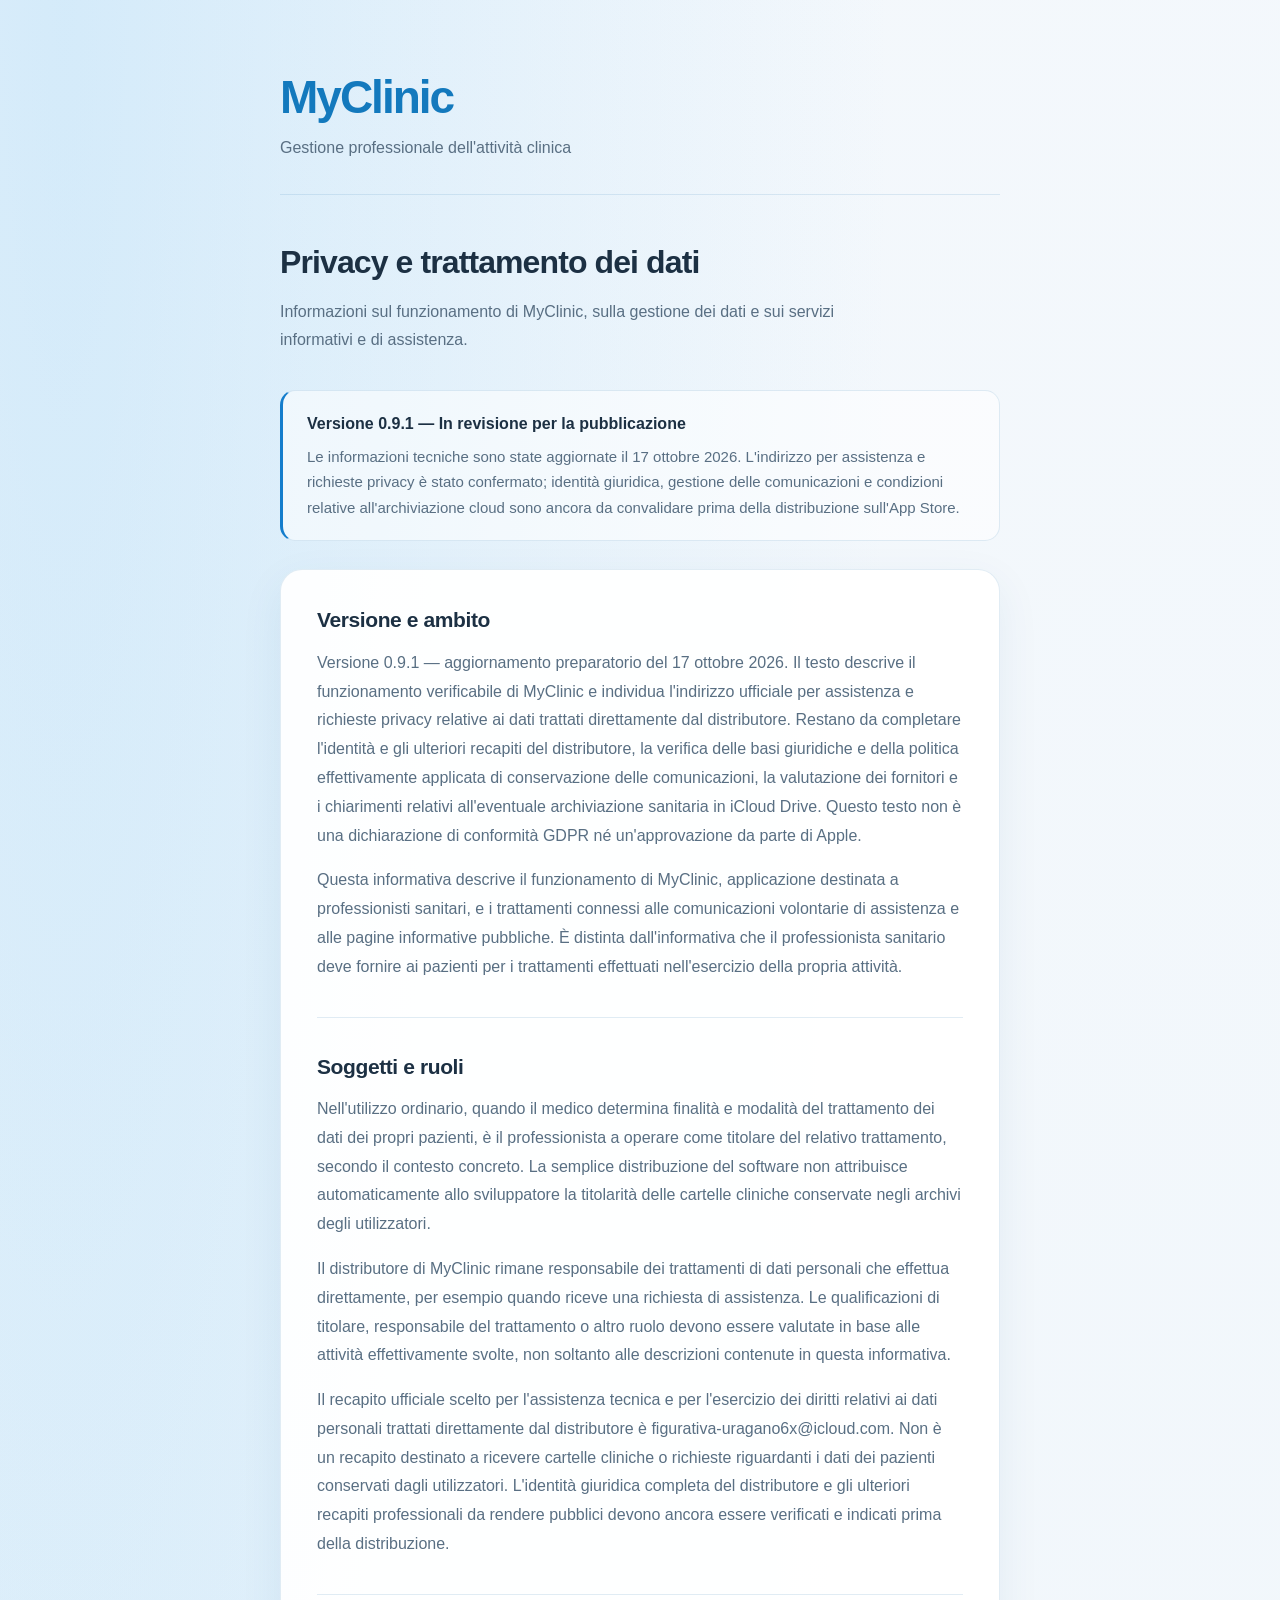
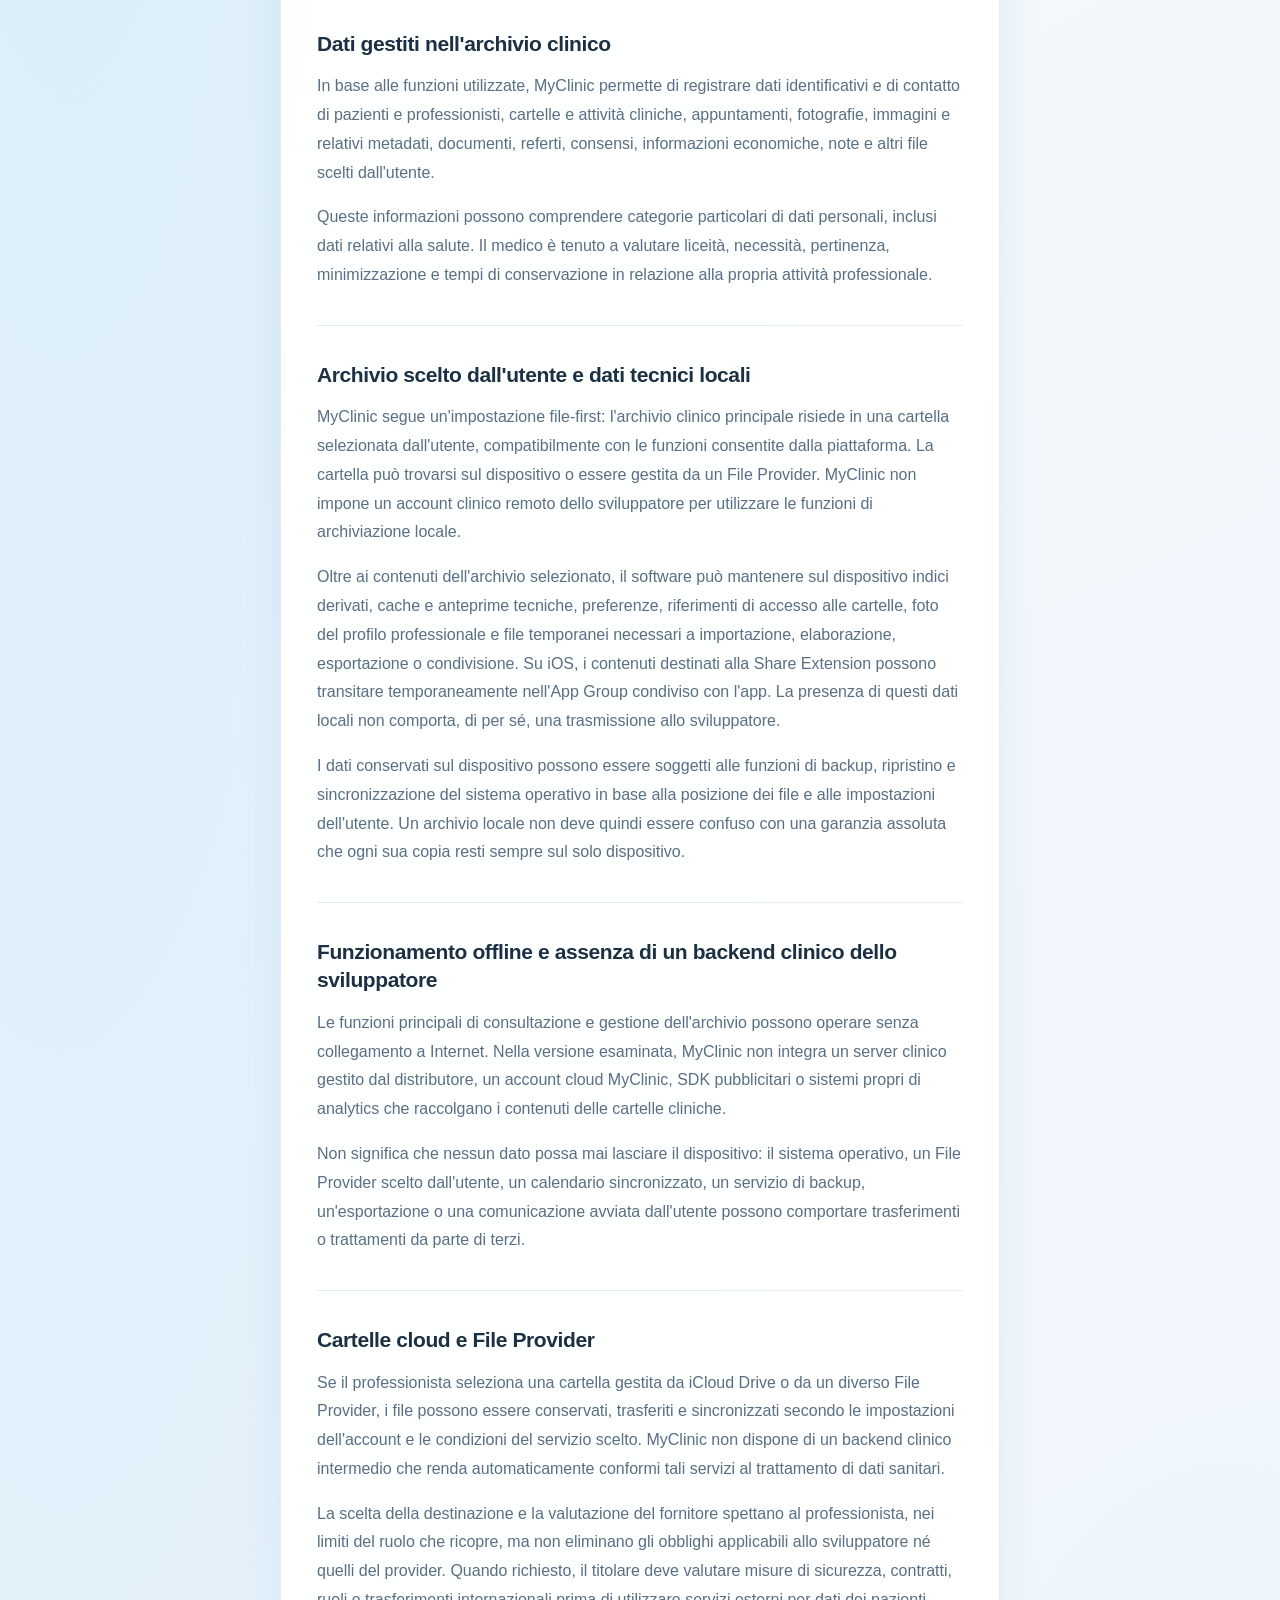
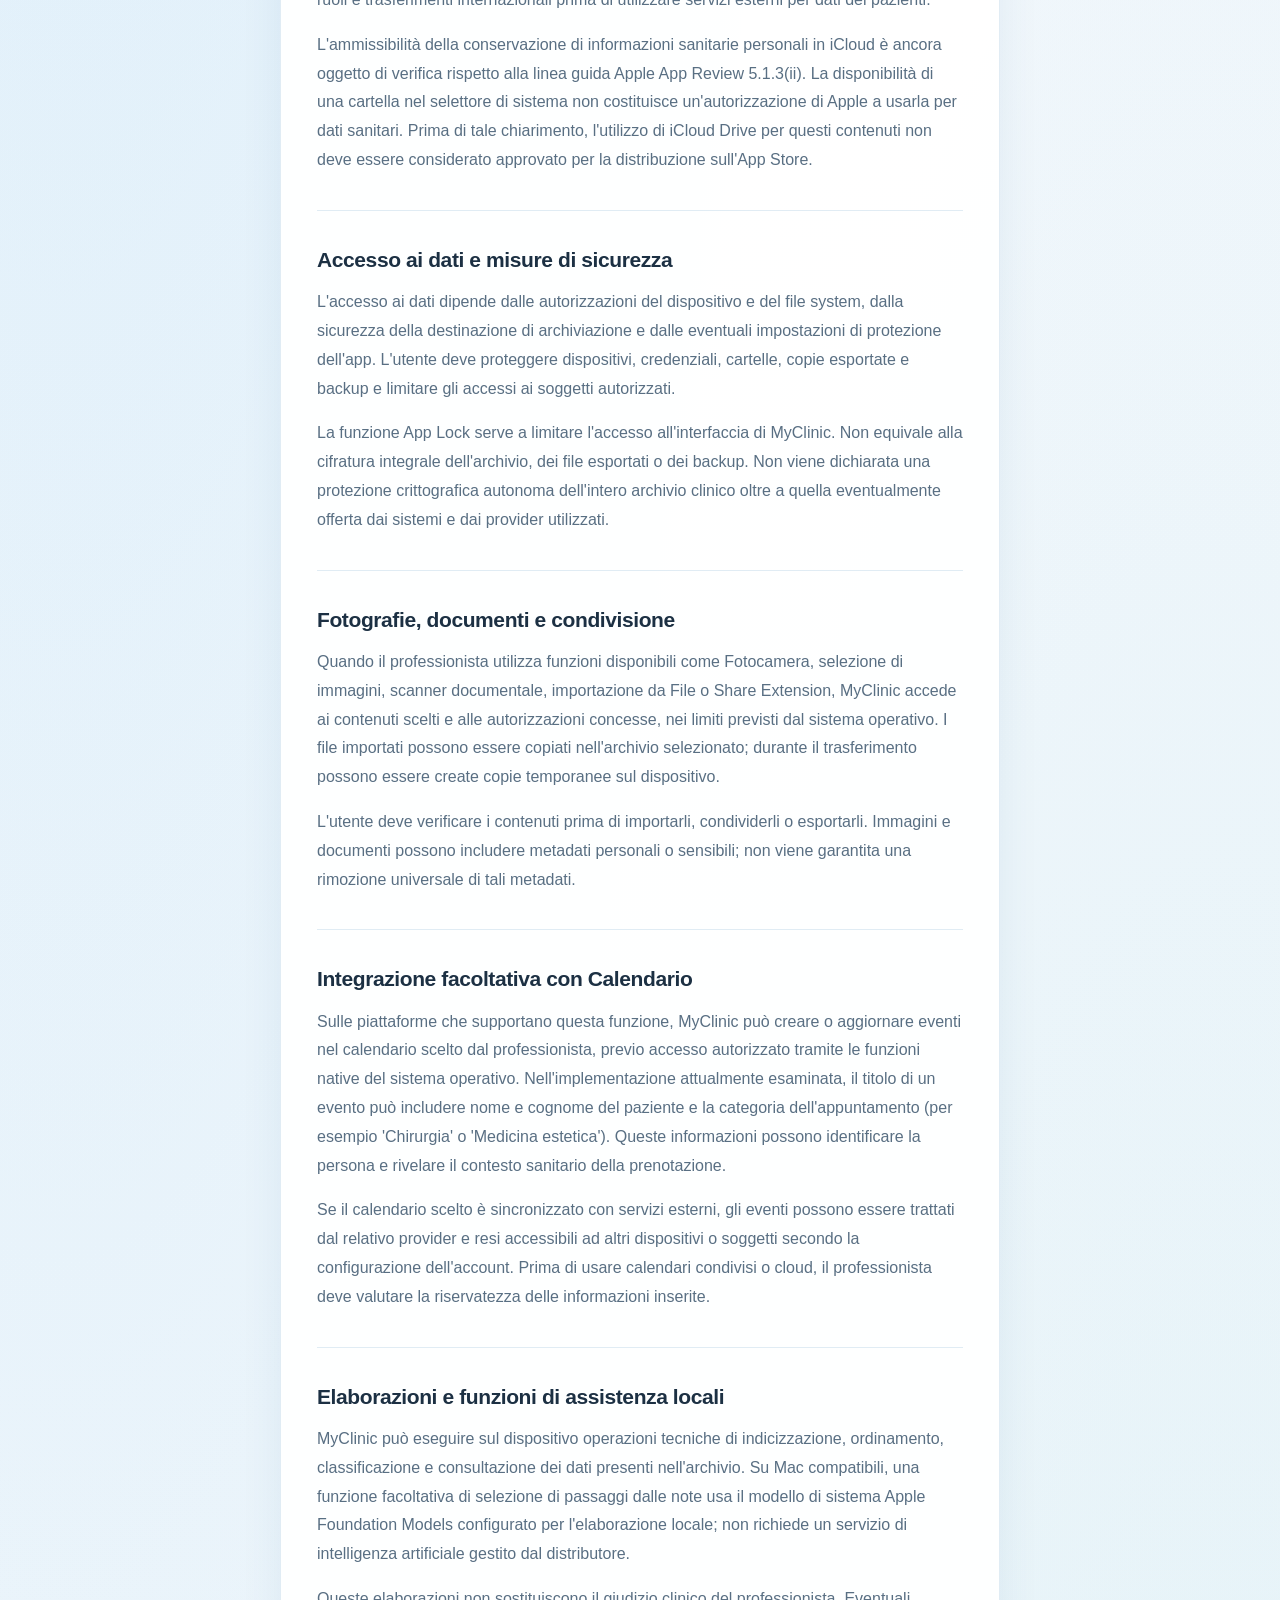
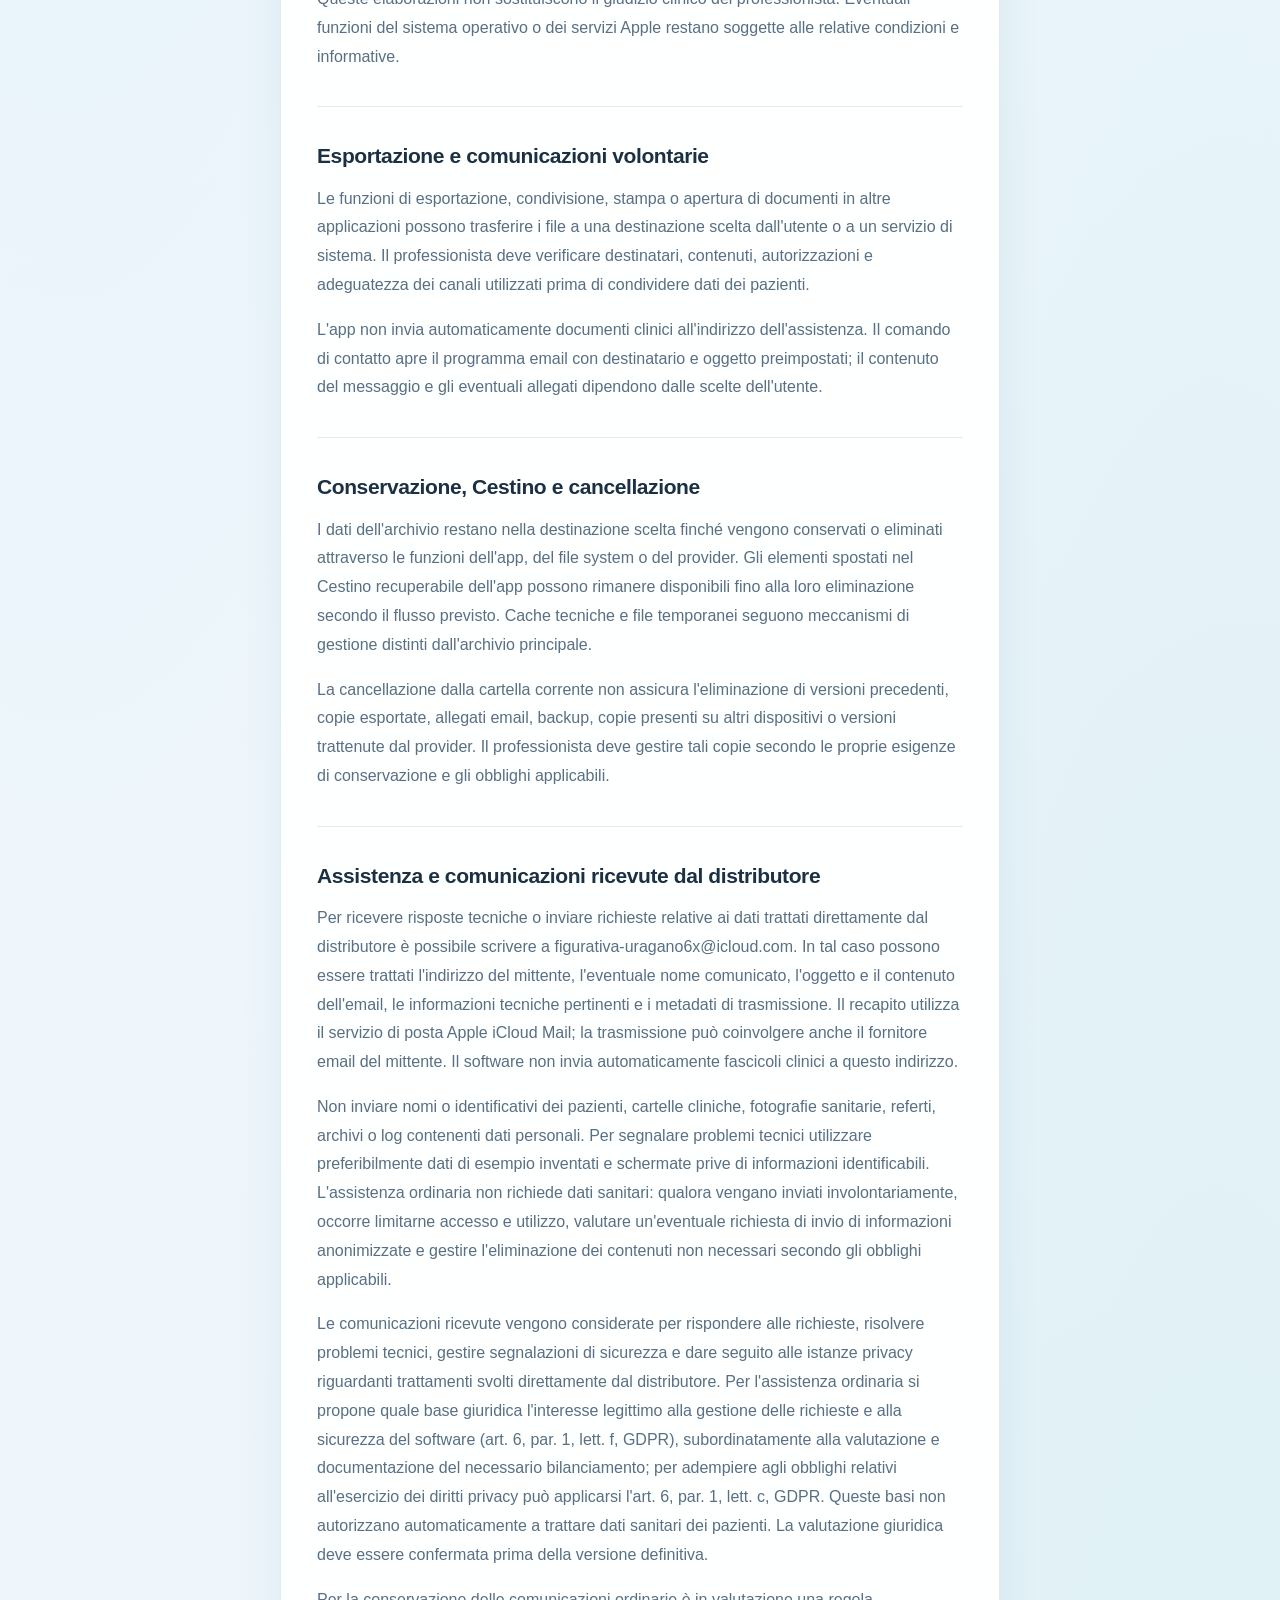
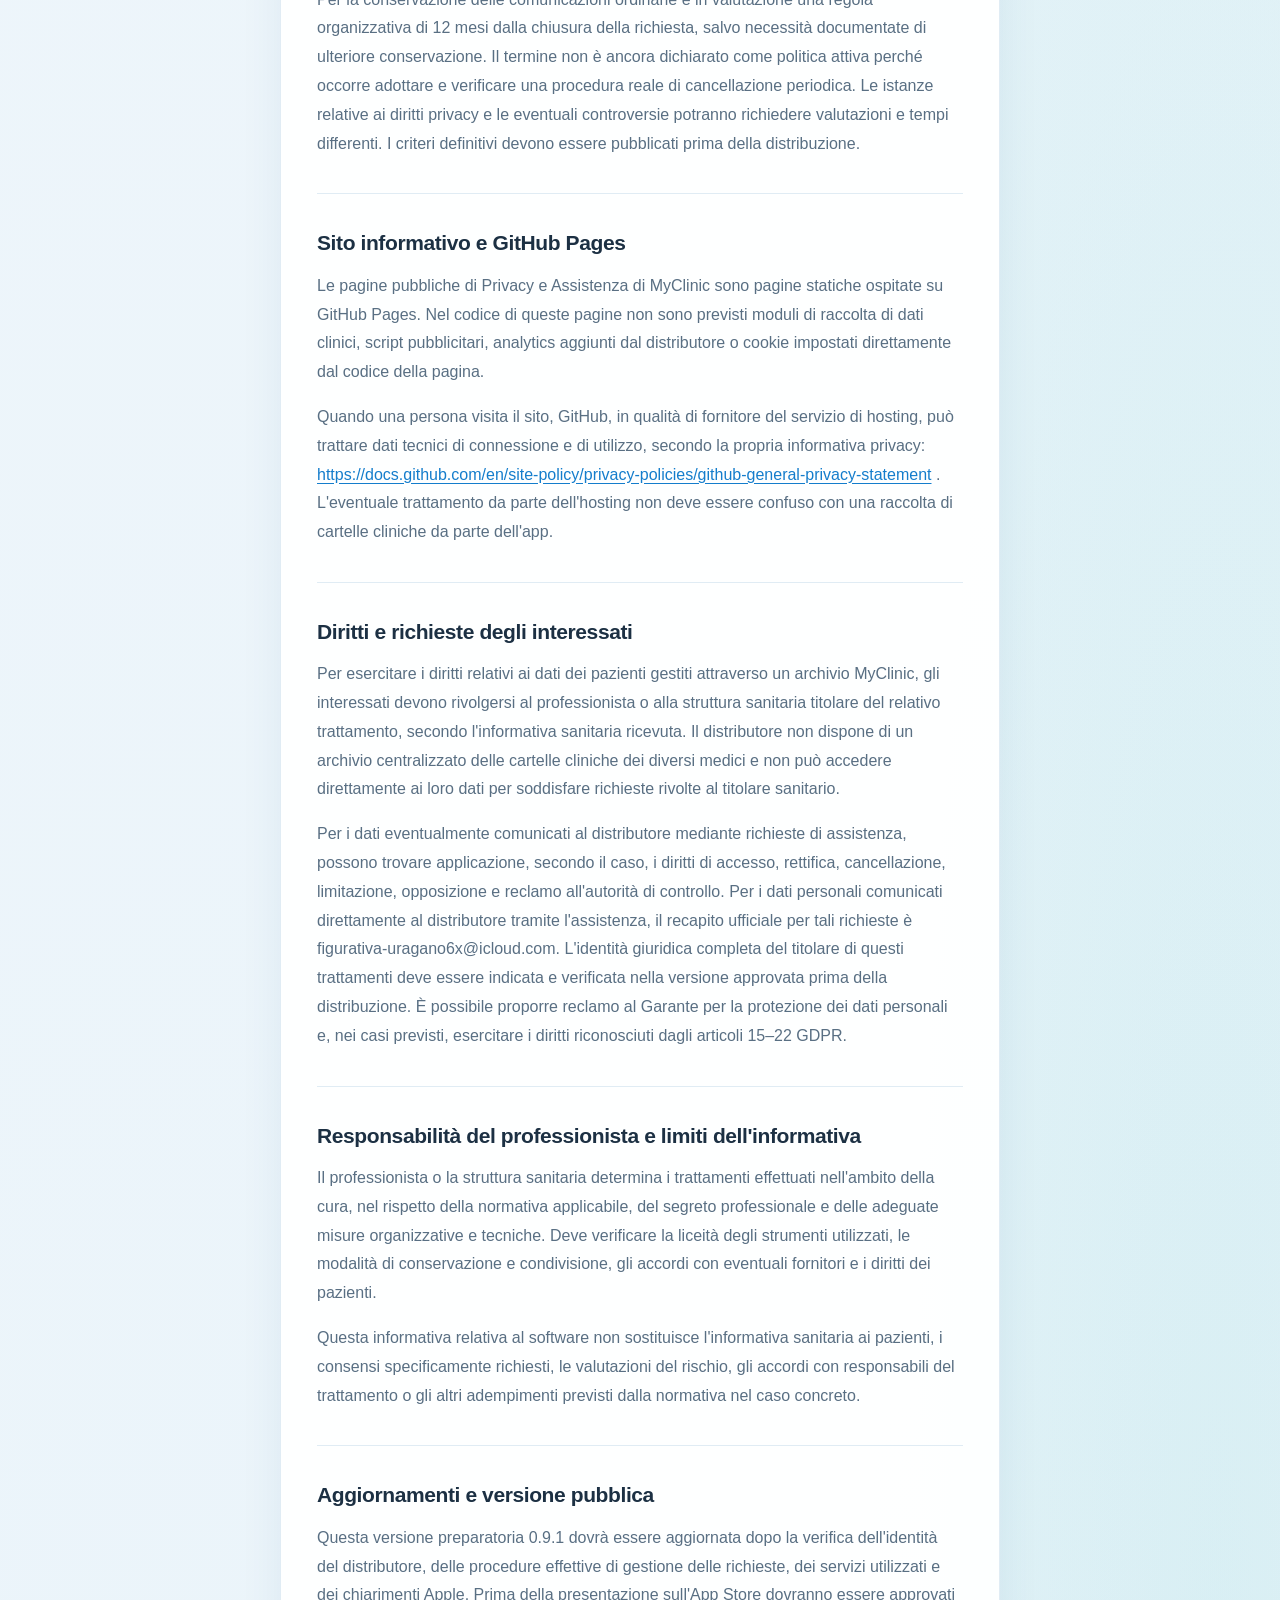
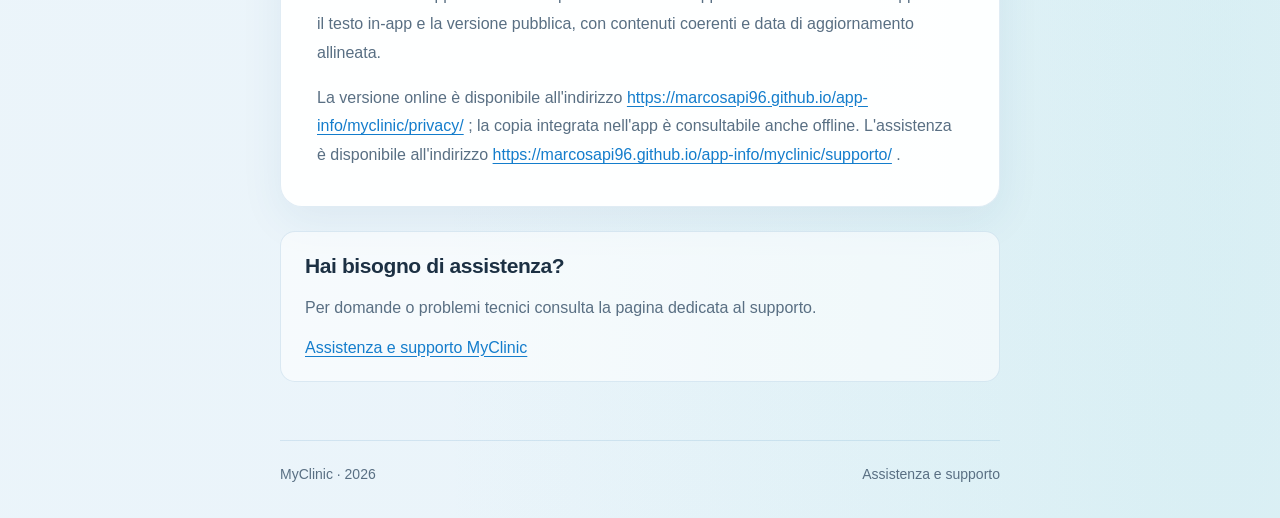
==== commit 9c7f45ad: "Update privacy policy version to 0.9.1 Updated privacy policy version from 0.9 to 0.9.1, reflecting " ====
--- a/myclinic/privacy/index.html
+++ b/myclinic/privacy/index.html
@@ -5,7 +5,7 @@
 <meta name="viewport" content="width=device-width, initial-scale=1">
 <meta name="color-scheme" content="light dark">
 <title>MyClinic — Privacy e trattamento dei dati</title>
-<meta name="description" content="Informativa privacy MyClinic versione 0.9, in revisione.">
+<meta name="description" content="Informativa privacy MyClinic versione 0.9.1, in revisione.">
 <style>
 :root { color-scheme: light; --background:#f4f8fc;--background-end:#eaf4fa;--text:#1c3043;--muted:#596f83;--brand:#1379bd;--accent:#147dcc;--surface:rgba(255,255,255,.94);--surface-soft:rgba(255,255,255,.55);--border:rgba(91,151,194,.18);--shadow:0 14px 44px rgba(31,87,131,.07);--font:-apple-system,BlinkMacSystemFont,"Segoe UI",sans-serif }
 * {box-sizing:border-box} html {min-height:100%;scroll-behavior:smooth} body{margin:0;min-height:100vh;font-family:var(--font);font-size:16px;font-weight:400;line-height:1.65;color:var(--text);-webkit-font-smoothing:antialiased;background:radial-gradient(ellipse at 5% 0%,rgba(127,199,244,.27),transparent 48%),radial-gradient(ellipse at 95% 95%,rgba(113,208,208,.15),transparent 45%),linear-gradient(155deg,var(--background),var(--background-end))}
@@ -29,18 +29,18 @@
 <main>
 <h1>Privacy e trattamento dei dati</h1>
 <p class="intro">Informazioni sul funzionamento di MyClinic, sulla gestione dei dati e sui servizi informativi e di assistenza.</p>
-<div class="draft-notice" role="note"><strong>Versione 0.9 — In revisione per la pubblicazione</strong><p>Le informazioni tecniche sono state aggiornate il 17 ottobre 2026. Alcuni dati identificativi e le condizioni relative all'archiviazione cloud sono ancora da convalidare prima della distribuzione sull'App Store.</p></div>
+<div class="draft-notice" role="note"><strong>Versione 0.9.1 — In revisione per la pubblicazione</strong><p>Le informazioni tecniche sono state aggiornate il 17 ottobre 2026. L'indirizzo per assistenza e richieste privacy è stato confermato; identità giuridica, gestione delle comunicazioni e condizioni relative all'archiviazione cloud sono ancora da convalidare prima della distribuzione sull'App Store.</p></div>
 <article class="policy-document">
 <section class="policy-section">
 <h2>Versione e ambito</h2>
-<p>Versione 0.9 — revisione preparatoria del 17 ottobre 2026. Il testo è stato redatto sulla base del funzionamento verificabile del progetto MyClinic e richiede ancora la validazione dei dati identificativi del distributore, dei trattamenti relativi all&#x27;assistenza e delle condizioni per l&#x27;eventuale utilizzo di iCloud Drive con dati sanitari. Non costituisce, allo stato, una dichiarazione di conformità GDPR né un&#x27;approvazione da parte di Apple.</p>
+<p>Versione 0.9.1 — aggiornamento preparatorio del 17 ottobre 2026. Il testo descrive il funzionamento verificabile di MyClinic e individua l&#x27;indirizzo ufficiale per assistenza e richieste privacy relative ai dati trattati direttamente dal distributore. Restano da completare l&#x27;identità e gli ulteriori recapiti del distributore, la verifica delle basi giuridiche e della politica effettivamente applicata di conservazione delle comunicazioni, la valutazione dei fornitori e i chiarimenti relativi all&#x27;eventuale archiviazione sanitaria in iCloud Drive. Questo testo non è una dichiarazione di conformità GDPR né un&#x27;approvazione da parte di Apple.</p>
 <p>Questa informativa descrive il funzionamento di MyClinic, applicazione destinata a professionisti sanitari, e i trattamenti connessi alle comunicazioni volontarie di assistenza e alle pagine informative pubbliche. È distinta dall&#x27;informativa che il professionista sanitario deve fornire ai pazienti per i trattamenti effettuati nell&#x27;esercizio della propria attività.</p>
 </section>
 <section class="policy-section">
 <h2>Soggetti e ruoli</h2>
 <p>Nell&#x27;utilizzo ordinario, quando il medico determina finalità e modalità del trattamento dei dati dei propri pazienti, è il professionista a operare come titolare del relativo trattamento, secondo il contesto concreto. La semplice distribuzione del software non attribuisce automaticamente allo sviluppatore la titolarità delle cartelle cliniche conservate negli archivi degli utilizzatori.</p>
 <p>Il distributore di MyClinic rimane responsabile dei trattamenti di dati personali che effettua direttamente, per esempio quando riceve una richiesta di assistenza. Le qualificazioni di titolare, responsabile del trattamento o altro ruolo devono essere valutate in base alle attività effettivamente svolte, non soltanto alle descrizioni contenute in questa informativa.</p>
-<p>L&#x27;identità legale, la qualità e i recapiti del soggetto distributore devono essere completati e verificati prima della distribuzione. Il contatto già previsto per le richieste di assistenza tecnica è figurativa-uragano6x@icloud.com; non è ancora formalmente identificato un distinto recapito per l&#x27;esercizio dei diritti privacy verso il distributore.</p>
+<p>Il recapito ufficiale scelto per l&#x27;assistenza tecnica e per l&#x27;esercizio dei diritti relativi ai dati personali trattati direttamente dal distributore è figurativa-uragano6x@icloud.com. Non è un recapito destinato a ricevere cartelle cliniche o richieste riguardanti i dati dei pazienti conservati dagli utilizzatori. L&#x27;identità giuridica completa del distributore e gli ulteriori recapiti professionali da rendere pubblici devono ancora essere verificati e indicati prima della distribuzione.</p>
 </section>
 <section class="policy-section">
 <h2>Dati gestiti nell&#x27;archivio clinico</h2>
@@ -96,9 +96,10 @@
 </section>
 <section class="policy-section">
 <h2>Assistenza e comunicazioni ricevute dal distributore</h2>
-<p>Chi scrive all&#x27;indirizzo figurativa-uragano6x@icloud.com comunica volontariamente il proprio indirizzo email e le informazioni inserite nel messaggio. Tali informazioni possono essere trattate dal gestore della casella e dai fornitori di posta coinvolti nella trasmissione, per consentire la ricezione e la risposta. Non esiste nel software un caricamento automatico dei fascicoli clinici verso questa casella.</p>
-<p>Non inviare identificativi dei pazienti, cartelle cliniche, fotografie sanitarie, referti, archivi né log contenenti dati personali. Per segnalazioni tecniche è preferibile utilizzare descrizioni generali, screenshot opportunamente oscurati e dati di esempio inventati. Se una comunicazione contiene inaspettatamente dati personali o sanitari, il distributore dovrà gestirla secondo gli obblighi applicabili e limitarne l&#x27;utilizzo alle finalità strettamente necessarie.</p>
-<p>La finalità prevista del trattamento delle comunicazioni di supporto è rispondere alle richieste e gestire eventuali problemi tecnici o di sicurezza; la base giuridica e i criteri definitivi di conservazione devono essere validati prima della pubblicazione. In questa fase non viene indicato un termine numerico di conservazione che non sia stato stabilito e attuato.</p>
+<p>Per ricevere risposte tecniche o inviare richieste relative ai dati trattati direttamente dal distributore è possibile scrivere a figurativa-uragano6x@icloud.com. In tal caso possono essere trattati l&#x27;indirizzo del mittente, l&#x27;eventuale nome comunicato, l&#x27;oggetto e il contenuto dell&#x27;email, le informazioni tecniche pertinenti e i metadati di trasmissione. Il recapito utilizza il servizio di posta Apple iCloud Mail; la trasmissione può coinvolgere anche il fornitore email del mittente. Il software non invia automaticamente fascicoli clinici a questo indirizzo.</p>
+<p>Non inviare nomi o identificativi dei pazienti, cartelle cliniche, fotografie sanitarie, referti, archivi o log contenenti dati personali. Per segnalare problemi tecnici utilizzare preferibilmente dati di esempio inventati e schermate prive di informazioni identificabili. L&#x27;assistenza ordinaria non richiede dati sanitari: qualora vengano inviati involontariamente, occorre limitarne accesso e utilizzo, valutare un&#x27;eventuale richiesta di invio di informazioni anonimizzate e gestire l&#x27;eliminazione dei contenuti non necessari secondo gli obblighi applicabili.</p>
+<p>Le comunicazioni ricevute vengono considerate per rispondere alle richieste, risolvere problemi tecnici, gestire segnalazioni di sicurezza e dare seguito alle istanze privacy riguardanti trattamenti svolti direttamente dal distributore. Per l&#x27;assistenza ordinaria si propone quale base giuridica l&#x27;interesse legittimo alla gestione delle richieste e alla sicurezza del software (art. 6, par. 1, lett. f, GDPR), subordinatamente alla valutazione e documentazione del necessario bilanciamento; per adempiere agli obblighi relativi all&#x27;esercizio dei diritti privacy può applicarsi l&#x27;art. 6, par. 1, lett. c, GDPR. Queste basi non autorizzano automaticamente a trattare dati sanitari dei pazienti. La valutazione giuridica deve essere confermata prima della versione definitiva.</p>
+<p>Per la conservazione delle comunicazioni ordinarie è in valutazione una regola organizzativa di 12 mesi dalla chiusura della richiesta, salvo necessità documentate di ulteriore conservazione. Il termine non è ancora dichiarato come politica attiva perché occorre adottare e verificare una procedura reale di cancellazione periodica. Le istanze relative ai diritti privacy e le eventuali controversie potranno richiedere valutazioni e tempi differenti. I criteri definitivi devono essere pubblicati prima della distribuzione.</p>
 </section>
 <section class="policy-section">
 <h2>Sito informativo e GitHub Pages</h2>
@@ -108,7 +109,7 @@
 <section class="policy-section">
 <h2>Diritti e richieste degli interessati</h2>
 <p>Per esercitare i diritti relativi ai dati dei pazienti gestiti attraverso un archivio MyClinic, gli interessati devono rivolgersi al professionista o alla struttura sanitaria titolare del relativo trattamento, secondo l&#x27;informativa sanitaria ricevuta. Il distributore non dispone di un archivio centralizzato delle cartelle cliniche dei diversi medici e non può accedere direttamente ai loro dati per soddisfare richieste rivolte al titolare sanitario.</p>
-<p>Per i dati eventualmente comunicati al distributore mediante richieste di assistenza, possono trovare applicazione, secondo il caso, i diritti di accesso, rettifica, cancellazione, limitazione, opposizione e reclamo all&#x27;autorità di controllo. L&#x27;identità completa del relativo titolare e il recapito ufficiale per tali richieste dovranno essere indicati nella versione approvata prima della distribuzione.</p>
+<p>Per i dati eventualmente comunicati al distributore mediante richieste di assistenza, possono trovare applicazione, secondo il caso, i diritti di accesso, rettifica, cancellazione, limitazione, opposizione e reclamo all&#x27;autorità di controllo. Per i dati personali comunicati direttamente al distributore tramite l&#x27;assistenza, il recapito ufficiale per tali richieste è figurativa-uragano6x@icloud.com. L&#x27;identità giuridica completa del titolare di questi trattamenti deve essere indicata e verificata nella versione approvata prima della distribuzione. È possibile proporre reclamo al Garante per la protezione dei dati personali e, nei casi previsti, esercitare i diritti riconosciuti dagli articoli 15–22 GDPR.</p>
 </section>
 <section class="policy-section">
 <h2>Responsabilità del professionista e limiti dell&#x27;informativa</h2>
@@ -117,7 +118,7 @@
 </section>
 <section class="policy-section">
 <h2>Aggiornamenti e versione pubblica</h2>
-<p>Questa versione preparatoria potrà essere aggiornata per riflettere il comportamento verificato del software, i chiarimenti Apple, l&#x27;identità definitiva del distributore e l&#x27;esito della revisione legale. Prima della presentazione sull&#x27;App Store dovranno essere approvati il testo in-app e la versione pubblica, con contenuti sostanzialmente coerenti e data di aggiornamento allineata.</p>
+<p>Questa versione preparatoria 0.9.1 dovrà essere aggiornata dopo la verifica dell&#x27;identità del distributore, delle procedure effettive di gestione delle richieste, dei servizi utilizzati e dei chiarimenti Apple. Prima della presentazione sull&#x27;App Store dovranno essere approvati il testo in-app e la versione pubblica, con contenuti coerenti e data di aggiornamento allineata.</p>
 <p>La versione online è disponibile all&#x27;indirizzo <a href="https://marcosapi96.github.io/app-info/myclinic/privacy/" rel="noopener noreferrer">https://marcosapi96.github.io/app-info/myclinic/privacy/</a> ; la copia integrata nell&#x27;app è consultabile anche offline. L&#x27;assistenza è disponibile all&#x27;indirizzo <a href="https://marcosapi96.github.io/app-info/myclinic/supporto/" rel="noopener noreferrer">https://marcosapi96.github.io/app-info/myclinic/supporto/</a> .</p>
 </section>
 </article>
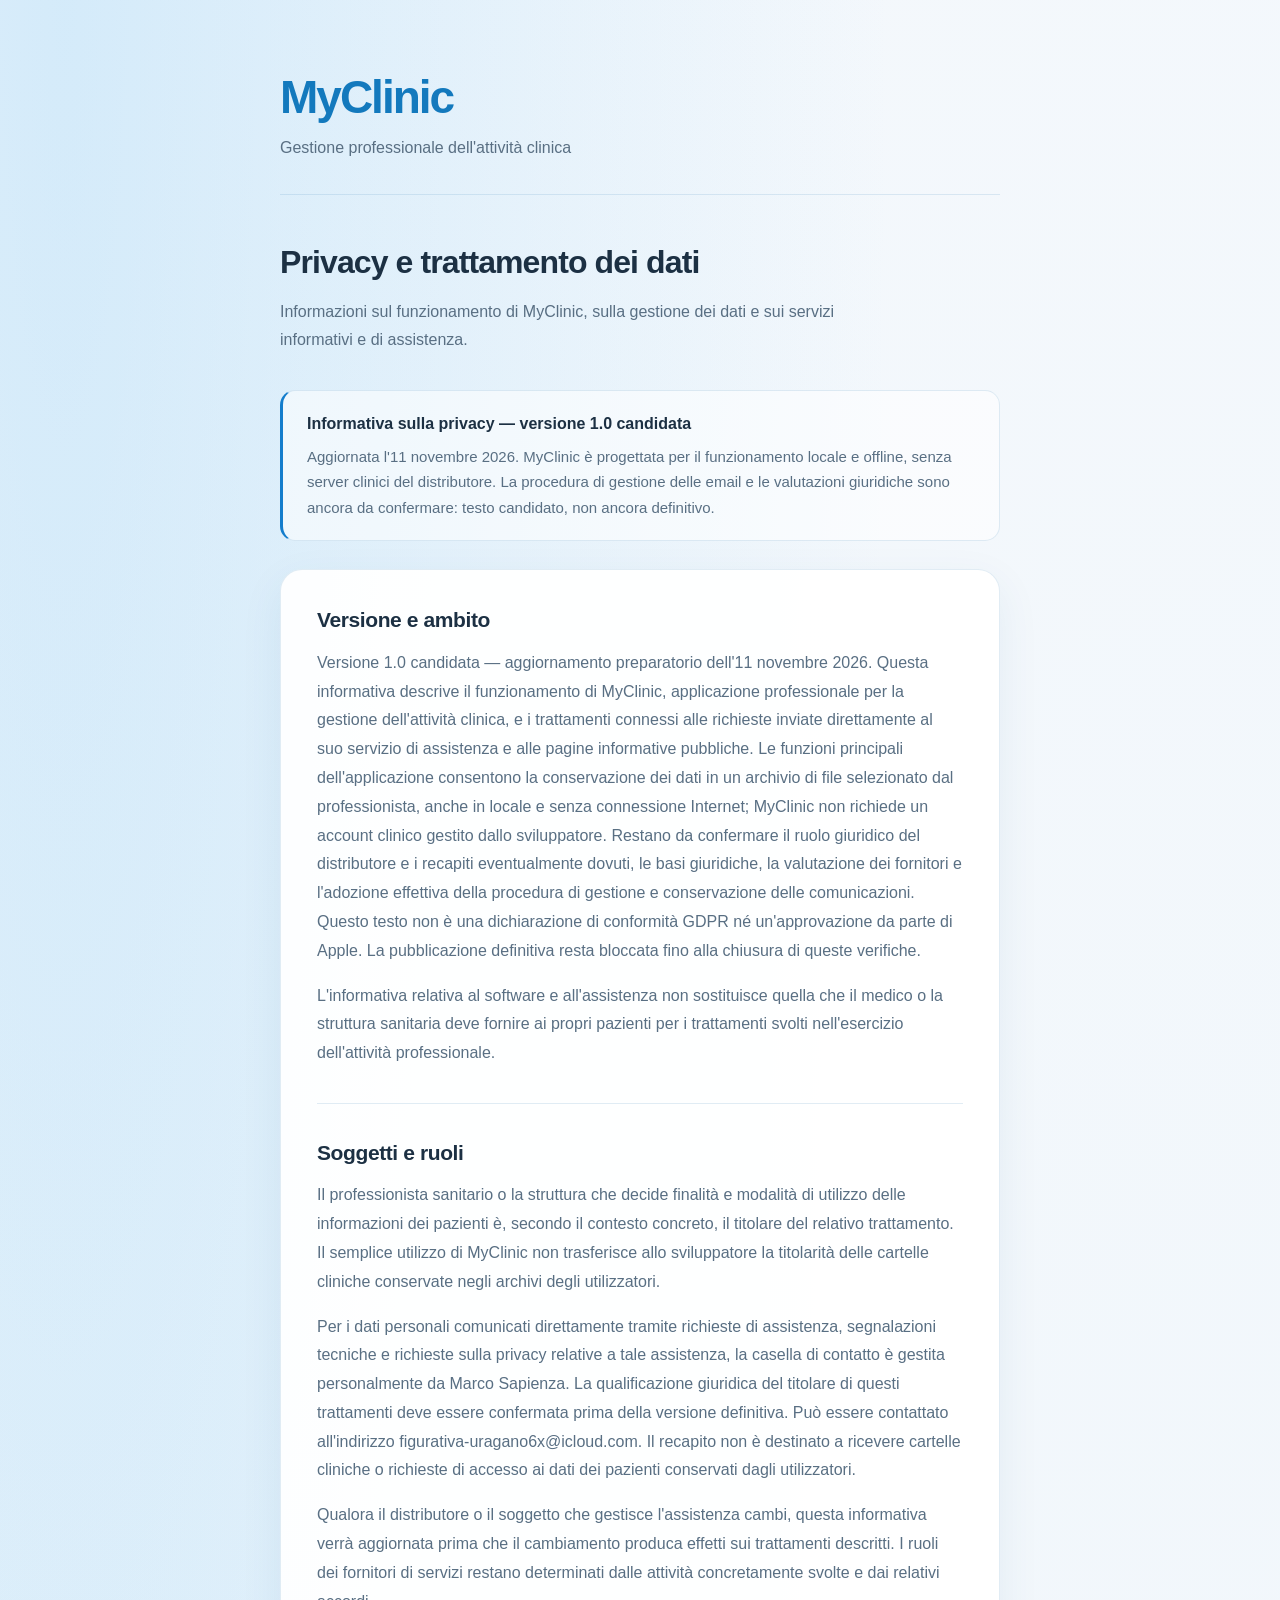
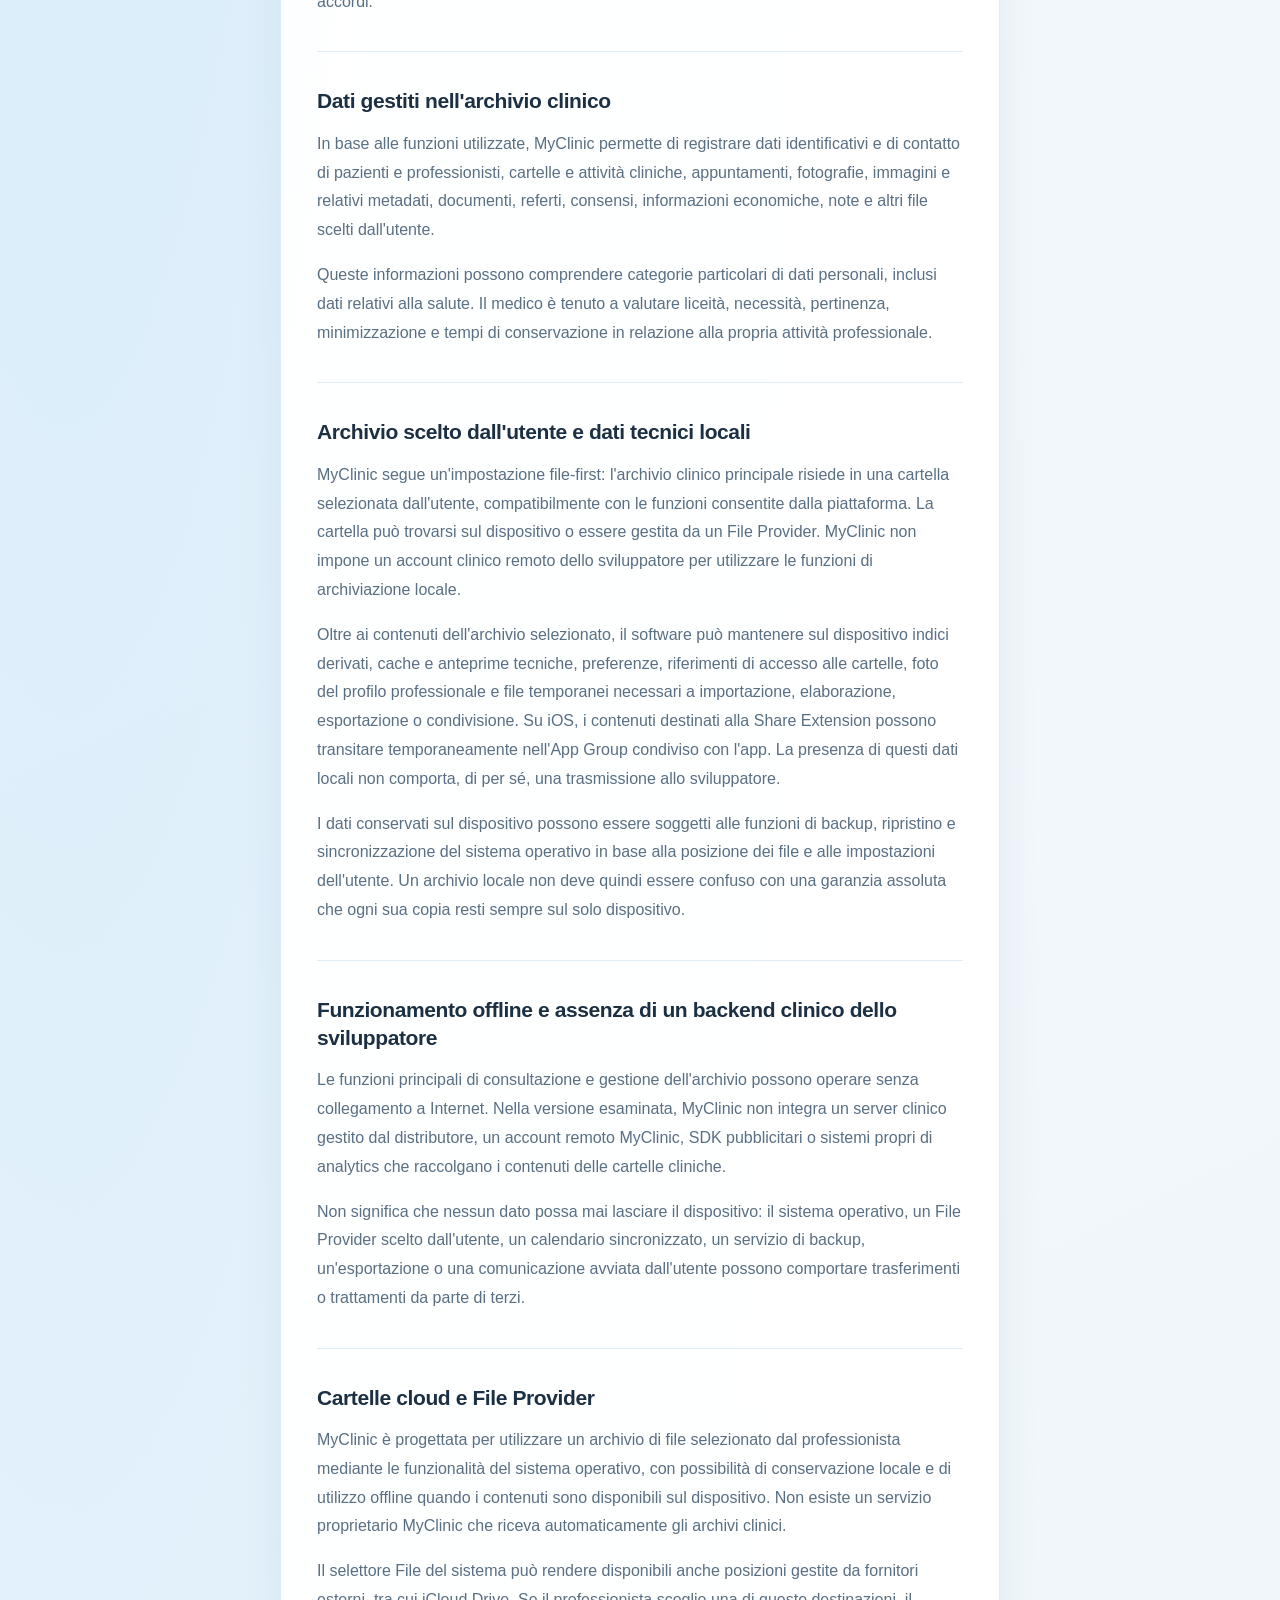
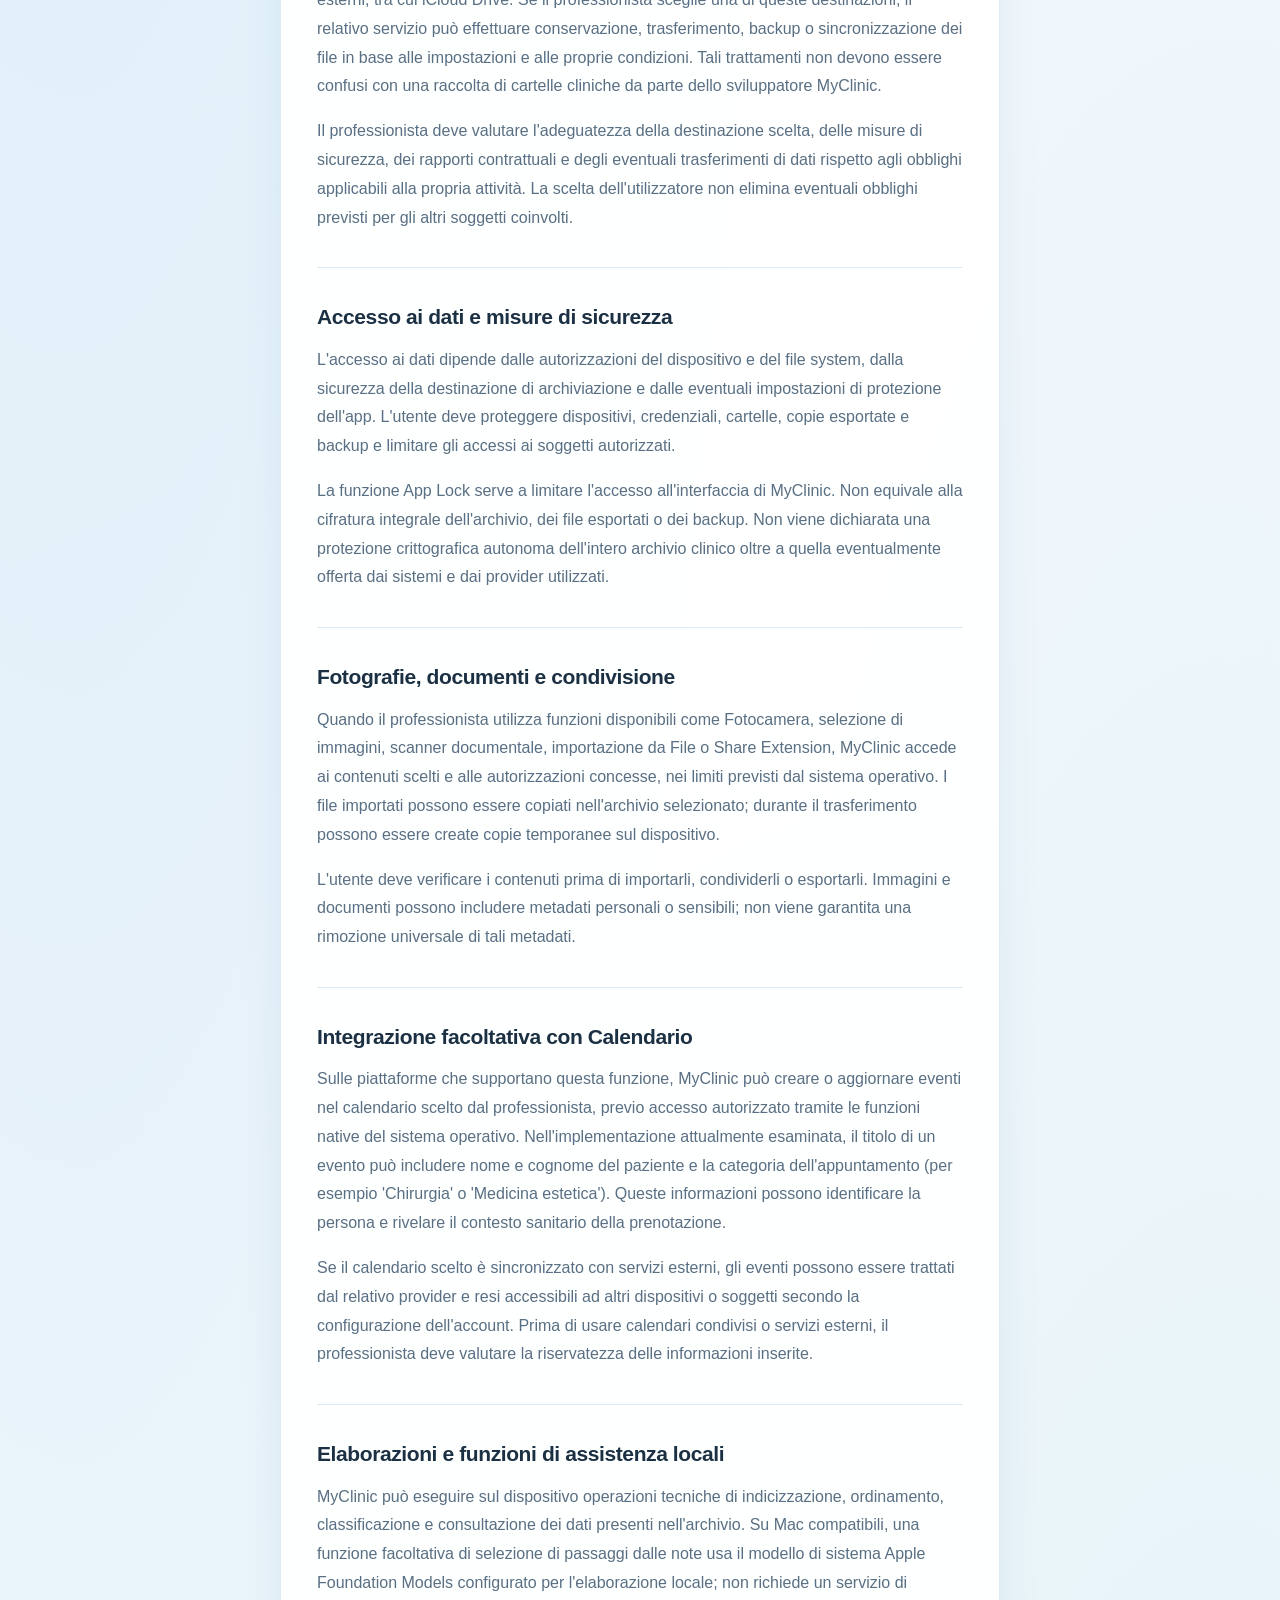
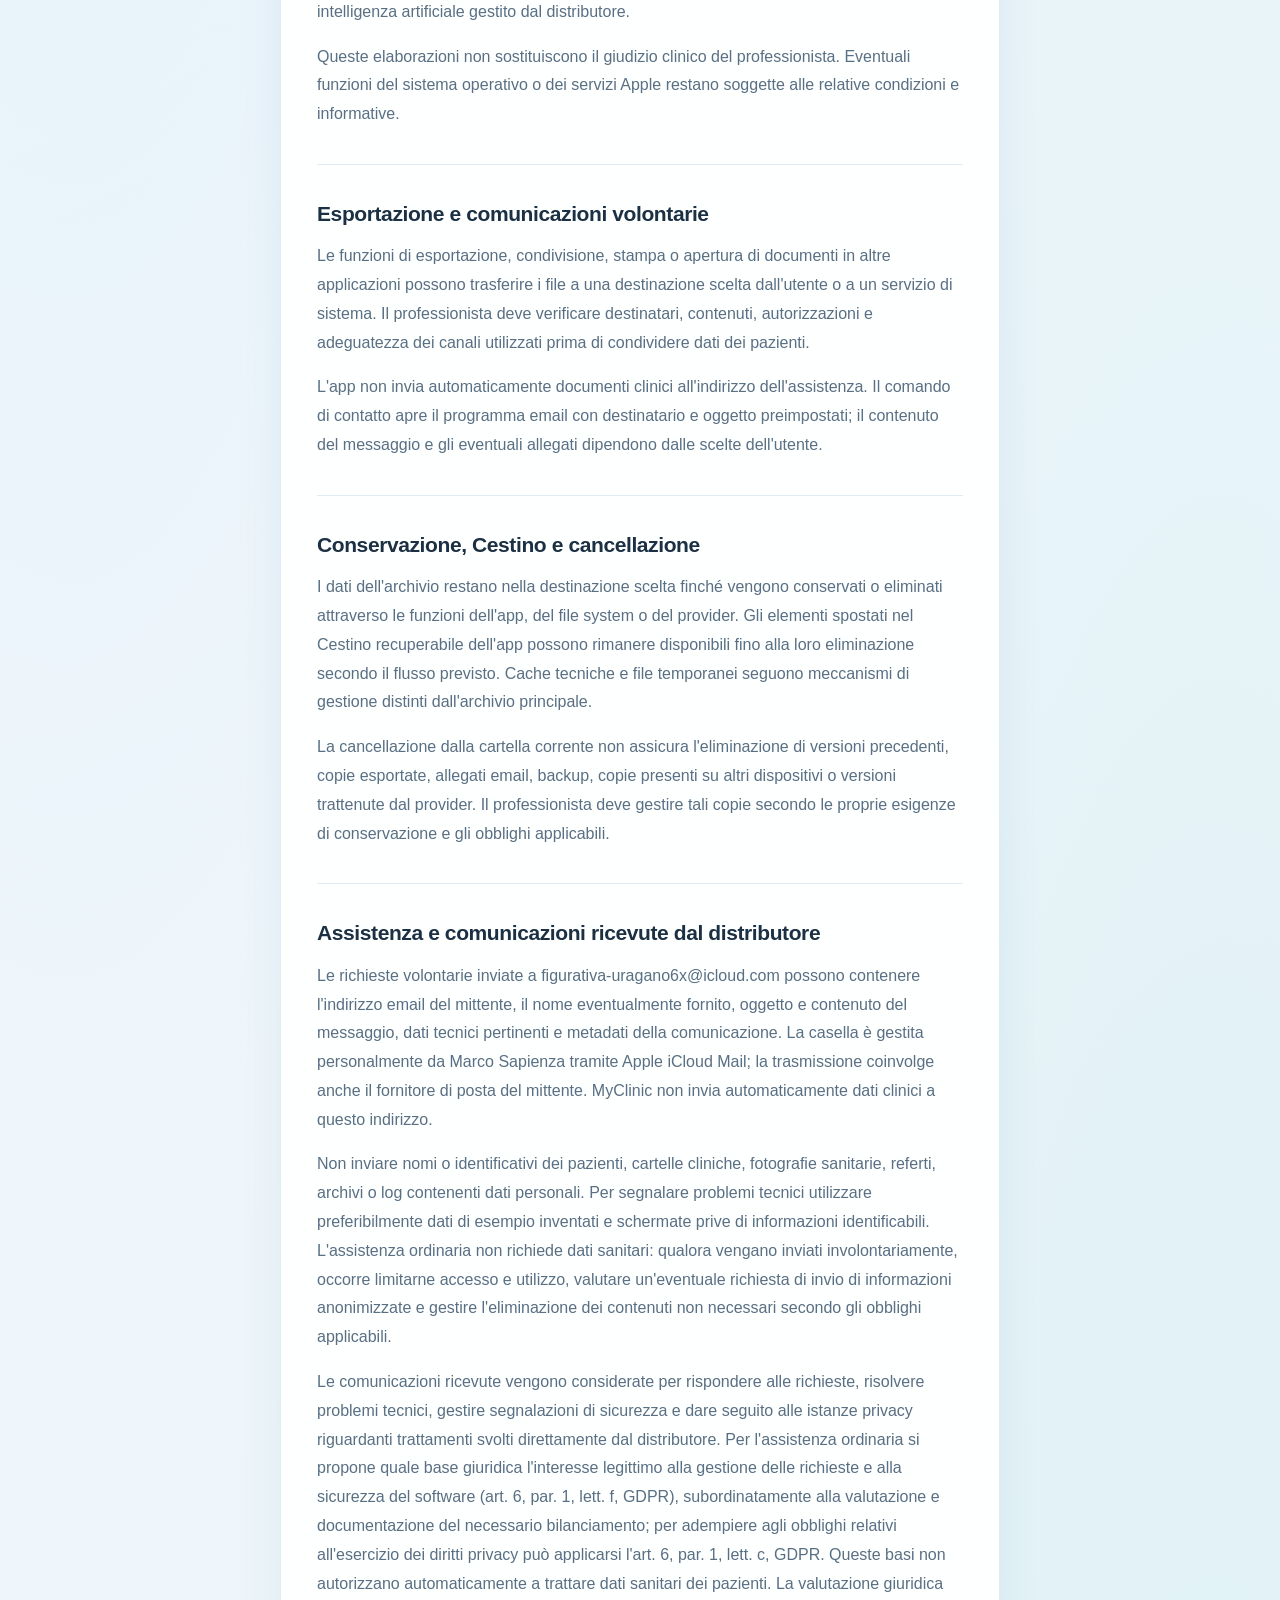
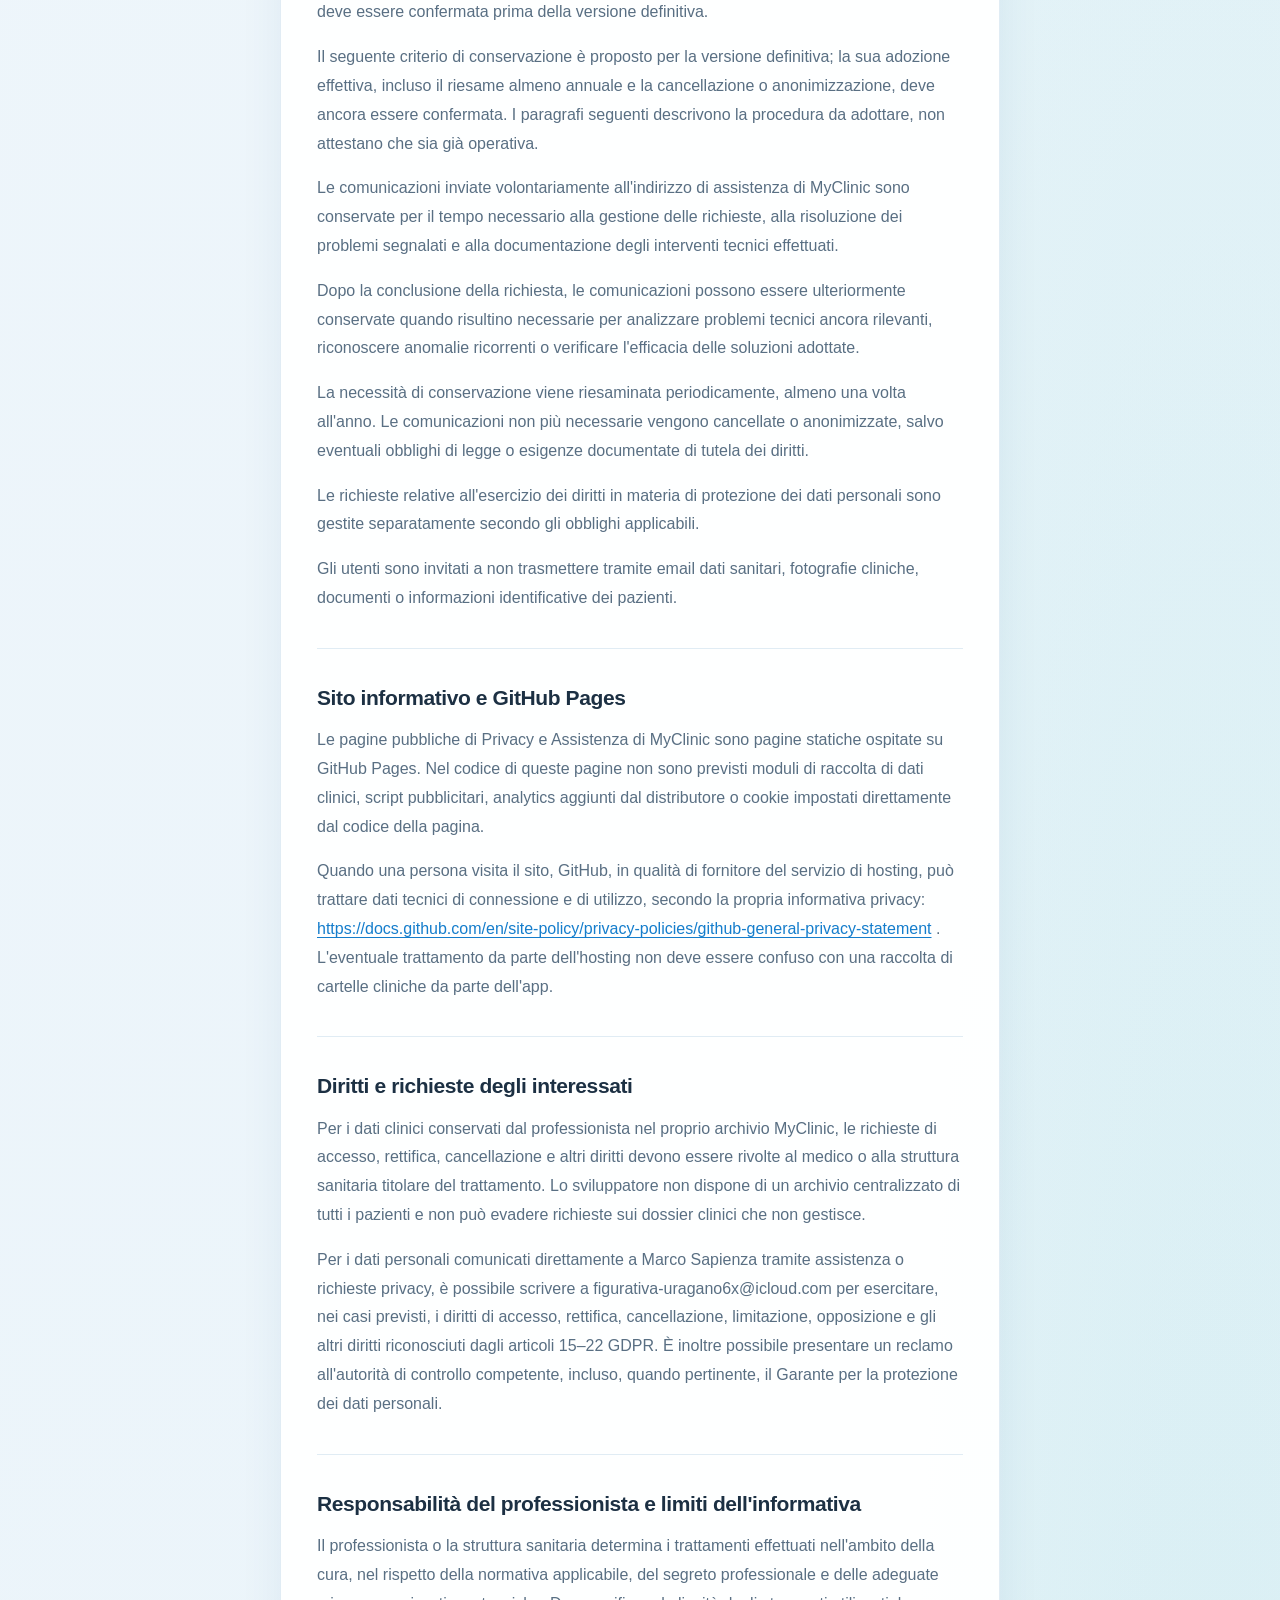
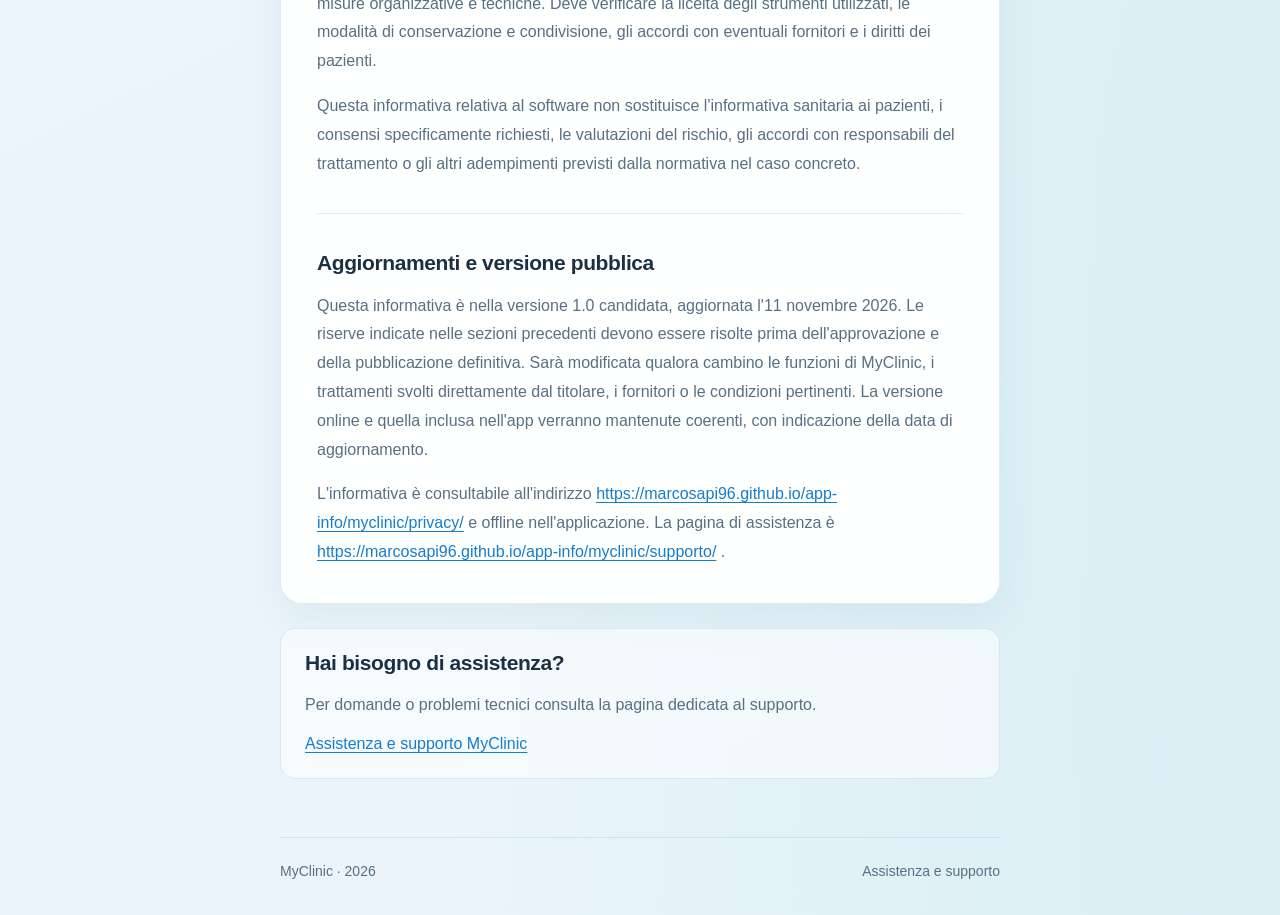
==== commit 4dda93fd: "MyClinic: allinea Privacy pubblica alla versione 1.0 candidata" ====
--- a/myclinic/privacy/index.html
+++ b/myclinic/privacy/index.html
@@ -5,7 +5,7 @@
 <meta name="viewport" content="width=device-width, initial-scale=1">
 <meta name="color-scheme" content="light dark">
 <title>MyClinic — Privacy e trattamento dei dati</title>
-<meta name="description" content="Informativa privacy MyClinic versione 0.9.1, in revisione.">
+<meta name="description" content="Informativa privacy MyClinic versione 1.0 candidata, in revisione.">
 <style>
 :root { color-scheme: light; --background:#f4f8fc;--background-end:#eaf4fa;--text:#1c3043;--muted:#596f83;--brand:#1379bd;--accent:#147dcc;--surface:rgba(255,255,255,.94);--surface-soft:rgba(255,255,255,.55);--border:rgba(91,151,194,.18);--shadow:0 14px 44px rgba(31,87,131,.07);--font:-apple-system,BlinkMacSystemFont,"Segoe UI",sans-serif }
 * {box-sizing:border-box} html {min-height:100%;scroll-behavior:smooth} body{margin:0;min-height:100vh;font-family:var(--font);font-size:16px;font-weight:400;line-height:1.65;color:var(--text);-webkit-font-smoothing:antialiased;background:radial-gradient(ellipse at 5% 0%,rgba(127,199,244,.27),transparent 48%),radial-gradient(ellipse at 95% 95%,rgba(113,208,208,.15),transparent 45%),linear-gradient(155deg,var(--background),var(--background-end))}
@@ -29,18 +29,18 @@
 <main>
 <h1>Privacy e trattamento dei dati</h1>
 <p class="intro">Informazioni sul funzionamento di MyClinic, sulla gestione dei dati e sui servizi informativi e di assistenza.</p>
-<div class="draft-notice" role="note"><strong>Versione 0.9.1 — In revisione per la pubblicazione</strong><p>Le informazioni tecniche sono state aggiornate il 17 ottobre 2026. L'indirizzo per assistenza e richieste privacy è stato confermato; identità giuridica, gestione delle comunicazioni e condizioni relative all'archiviazione cloud sono ancora da convalidare prima della distribuzione sull'App Store.</p></div>
+<div class="draft-notice" role="note"><strong>Informativa sulla privacy — versione 1.0 candidata</strong><p>Aggiornata l'11 novembre 2026. MyClinic è progettata per il funzionamento locale e offline, senza server clinici del distributore. La procedura di gestione delle email e le valutazioni giuridiche sono ancora da confermare: testo candidato, non ancora definitivo.</p></div>
 <article class="policy-document">
 <section class="policy-section">
 <h2>Versione e ambito</h2>
-<p>Versione 0.9.1 — aggiornamento preparatorio del 17 ottobre 2026. Il testo descrive il funzionamento verificabile di MyClinic e individua l&#x27;indirizzo ufficiale per assistenza e richieste privacy relative ai dati trattati direttamente dal distributore. Restano da completare l&#x27;identità e gli ulteriori recapiti del distributore, la verifica delle basi giuridiche e della politica effettivamente applicata di conservazione delle comunicazioni, la valutazione dei fornitori e i chiarimenti relativi all&#x27;eventuale archiviazione sanitaria in iCloud Drive. Questo testo non è una dichiarazione di conformità GDPR né un&#x27;approvazione da parte di Apple.</p>
-<p>Questa informativa descrive il funzionamento di MyClinic, applicazione destinata a professionisti sanitari, e i trattamenti connessi alle comunicazioni volontarie di assistenza e alle pagine informative pubbliche. È distinta dall&#x27;informativa che il professionista sanitario deve fornire ai pazienti per i trattamenti effettuati nell&#x27;esercizio della propria attività.</p>
+<p>Versione 1.0 candidata — aggiornamento preparatorio dell&#x27;11 novembre 2026. Questa informativa descrive il funzionamento di MyClinic, applicazione professionale per la gestione dell&#x27;attività clinica, e i trattamenti connessi alle richieste inviate direttamente al suo servizio di assistenza e alle pagine informative pubbliche. Le funzioni principali dell&#x27;applicazione consentono la conservazione dei dati in un archivio di file selezionato dal professionista, anche in locale e senza connessione Internet; MyClinic non richiede un account clinico gestito dallo sviluppatore. Restano da confermare il ruolo giuridico del distributore e i recapiti eventualmente dovuti, le basi giuridiche, la valutazione dei fornitori e l&#x27;adozione effettiva della procedura di gestione e conservazione delle comunicazioni. Questo testo non è una dichiarazione di conformità GDPR né un&#x27;approvazione da parte di Apple. La pubblicazione definitiva resta bloccata fino alla chiusura di queste verifiche.</p>
+<p>L&#x27;informativa relativa al software e all&#x27;assistenza non sostituisce quella che il medico o la struttura sanitaria deve fornire ai propri pazienti per i trattamenti svolti nell&#x27;esercizio dell&#x27;attività professionale.</p>
 </section>
 <section class="policy-section">
 <h2>Soggetti e ruoli</h2>
-<p>Nell&#x27;utilizzo ordinario, quando il medico determina finalità e modalità del trattamento dei dati dei propri pazienti, è il professionista a operare come titolare del relativo trattamento, secondo il contesto concreto. La semplice distribuzione del software non attribuisce automaticamente allo sviluppatore la titolarità delle cartelle cliniche conservate negli archivi degli utilizzatori.</p>
-<p>Il distributore di MyClinic rimane responsabile dei trattamenti di dati personali che effettua direttamente, per esempio quando riceve una richiesta di assistenza. Le qualificazioni di titolare, responsabile del trattamento o altro ruolo devono essere valutate in base alle attività effettivamente svolte, non soltanto alle descrizioni contenute in questa informativa.</p>
-<p>Il recapito ufficiale scelto per l&#x27;assistenza tecnica e per l&#x27;esercizio dei diritti relativi ai dati personali trattati direttamente dal distributore è figurativa-uragano6x@icloud.com. Non è un recapito destinato a ricevere cartelle cliniche o richieste riguardanti i dati dei pazienti conservati dagli utilizzatori. L&#x27;identità giuridica completa del distributore e gli ulteriori recapiti professionali da rendere pubblici devono ancora essere verificati e indicati prima della distribuzione.</p>
+<p>Il professionista sanitario o la struttura che decide finalità e modalità di utilizzo delle informazioni dei pazienti è, secondo il contesto concreto, il titolare del relativo trattamento. Il semplice utilizzo di MyClinic non trasferisce allo sviluppatore la titolarità delle cartelle cliniche conservate negli archivi degli utilizzatori.</p>
+<p>Per i dati personali comunicati direttamente tramite richieste di assistenza, segnalazioni tecniche e richieste sulla privacy relative a tale assistenza, la casella di contatto è gestita personalmente da Marco Sapienza. La qualificazione giuridica del titolare di questi trattamenti deve essere confermata prima della versione definitiva. Può essere contattato all&#x27;indirizzo figurativa-uragano6x@icloud.com. Il recapito non è destinato a ricevere cartelle cliniche o richieste di accesso ai dati dei pazienti conservati dagli utilizzatori.</p>
+<p>Qualora il distributore o il soggetto che gestisce l&#x27;assistenza cambi, questa informativa verrà aggiornata prima che il cambiamento produca effetti sui trattamenti descritti. I ruoli dei fornitori di servizi restano determinati dalle attività concretamente svolte e dai relativi accordi.</p>
 </section>
 <section class="policy-section">
 <h2>Dati gestiti nell&#x27;archivio clinico</h2>
@@ -55,14 +55,14 @@
 </section>
 <section class="policy-section">
 <h2>Funzionamento offline e assenza di un backend clinico dello sviluppatore</h2>
-<p>Le funzioni principali di consultazione e gestione dell&#x27;archivio possono operare senza collegamento a Internet. Nella versione esaminata, MyClinic non integra un server clinico gestito dal distributore, un account cloud MyClinic, SDK pubblicitari o sistemi propri di analytics che raccolgano i contenuti delle cartelle cliniche.</p>
+<p>Le funzioni principali di consultazione e gestione dell&#x27;archivio possono operare senza collegamento a Internet. Nella versione esaminata, MyClinic non integra un server clinico gestito dal distributore, un account remoto MyClinic, SDK pubblicitari o sistemi propri di analytics che raccolgano i contenuti delle cartelle cliniche.</p>
 <p>Non significa che nessun dato possa mai lasciare il dispositivo: il sistema operativo, un File Provider scelto dall&#x27;utente, un calendario sincronizzato, un servizio di backup, un&#x27;esportazione o una comunicazione avviata dall&#x27;utente possono comportare trasferimenti o trattamenti da parte di terzi.</p>
 </section>
 <section class="policy-section">
 <h2>Cartelle cloud e File Provider</h2>
-<p>Se il professionista seleziona una cartella gestita da iCloud Drive o da un diverso File Provider, i file possono essere conservati, trasferiti e sincronizzati secondo le impostazioni dell&#x27;account e le condizioni del servizio scelto. MyClinic non dispone di un backend clinico intermedio che renda automaticamente conformi tali servizi al trattamento di dati sanitari.</p>
-<p>La scelta della destinazione e la valutazione del fornitore spettano al professionista, nei limiti del ruolo che ricopre, ma non eliminano gli obblighi applicabili allo sviluppatore né quelli del provider. Quando richiesto, il titolare deve valutare misure di sicurezza, contratti, ruoli e trasferimenti internazionali prima di utilizzare servizi esterni per dati dei pazienti.</p>
-<p>L&#x27;ammissibilità della conservazione di informazioni sanitarie personali in iCloud è ancora oggetto di verifica rispetto alla linea guida Apple App Review 5.1.3(ii). La disponibilità di una cartella nel selettore di sistema non costituisce un&#x27;autorizzazione di Apple a usarla per dati sanitari. Prima di tale chiarimento, l&#x27;utilizzo di iCloud Drive per questi contenuti non deve essere considerato approvato per la distribuzione sull&#x27;App Store.</p>
+<p>MyClinic è progettata per utilizzare un archivio di file selezionato dal professionista mediante le funzionalità del sistema operativo, con possibilità di conservazione locale e di utilizzo offline quando i contenuti sono disponibili sul dispositivo. Non esiste un servizio proprietario MyClinic che riceva automaticamente gli archivi clinici.</p>
+<p>Il selettore File del sistema può rendere disponibili anche posizioni gestite da fornitori esterni, tra cui iCloud Drive. Se il professionista sceglie una di queste destinazioni, il relativo servizio può effettuare conservazione, trasferimento, backup o sincronizzazione dei file in base alle impostazioni e alle proprie condizioni. Tali trattamenti non devono essere confusi con una raccolta di cartelle cliniche da parte dello sviluppatore MyClinic.</p>
+<p>Il professionista deve valutare l&#x27;adeguatezza della destinazione scelta, delle misure di sicurezza, dei rapporti contrattuali e degli eventuali trasferimenti di dati rispetto agli obblighi applicabili alla propria attività. La scelta dell&#x27;utilizzatore non elimina eventuali obblighi previsti per gli altri soggetti coinvolti.</p>
 </section>
 <section class="policy-section">
 <h2>Accesso ai dati e misure di sicurezza</h2>
@@ -77,7 +77,7 @@
 <section class="policy-section">
 <h2>Integrazione facoltativa con Calendario</h2>
 <p>Sulle piattaforme che supportano questa funzione, MyClinic può creare o aggiornare eventi nel calendario scelto dal professionista, previo accesso autorizzato tramite le funzioni native del sistema operativo. Nell&#x27;implementazione attualmente esaminata, il titolo di un evento può includere nome e cognome del paziente e la categoria dell&#x27;appuntamento (per esempio &#x27;Chirurgia&#x27; o &#x27;Medicina estetica&#x27;). Queste informazioni possono identificare la persona e rivelare il contesto sanitario della prenotazione.</p>
-<p>Se il calendario scelto è sincronizzato con servizi esterni, gli eventi possono essere trattati dal relativo provider e resi accessibili ad altri dispositivi o soggetti secondo la configurazione dell&#x27;account. Prima di usare calendari condivisi o cloud, il professionista deve valutare la riservatezza delle informazioni inserite.</p>
+<p>Se il calendario scelto è sincronizzato con servizi esterni, gli eventi possono essere trattati dal relativo provider e resi accessibili ad altri dispositivi o soggetti secondo la configurazione dell&#x27;account. Prima di usare calendari condivisi o servizi esterni, il professionista deve valutare la riservatezza delle informazioni inserite.</p>
 </section>
 <section class="policy-section">
 <h2>Elaborazioni e funzioni di assistenza locali</h2>
@@ -96,10 +96,15 @@
 </section>
 <section class="policy-section">
 <h2>Assistenza e comunicazioni ricevute dal distributore</h2>
-<p>Per ricevere risposte tecniche o inviare richieste relative ai dati trattati direttamente dal distributore è possibile scrivere a figurativa-uragano6x@icloud.com. In tal caso possono essere trattati l&#x27;indirizzo del mittente, l&#x27;eventuale nome comunicato, l&#x27;oggetto e il contenuto dell&#x27;email, le informazioni tecniche pertinenti e i metadati di trasmissione. Il recapito utilizza il servizio di posta Apple iCloud Mail; la trasmissione può coinvolgere anche il fornitore email del mittente. Il software non invia automaticamente fascicoli clinici a questo indirizzo.</p>
+<p>Le richieste volontarie inviate a figurativa-uragano6x@icloud.com possono contenere l&#x27;indirizzo email del mittente, il nome eventualmente fornito, oggetto e contenuto del messaggio, dati tecnici pertinenti e metadati della comunicazione. La casella è gestita personalmente da Marco Sapienza tramite Apple iCloud Mail; la trasmissione coinvolge anche il fornitore di posta del mittente. MyClinic non invia automaticamente dati clinici a questo indirizzo.</p>
 <p>Non inviare nomi o identificativi dei pazienti, cartelle cliniche, fotografie sanitarie, referti, archivi o log contenenti dati personali. Per segnalare problemi tecnici utilizzare preferibilmente dati di esempio inventati e schermate prive di informazioni identificabili. L&#x27;assistenza ordinaria non richiede dati sanitari: qualora vengano inviati involontariamente, occorre limitarne accesso e utilizzo, valutare un&#x27;eventuale richiesta di invio di informazioni anonimizzate e gestire l&#x27;eliminazione dei contenuti non necessari secondo gli obblighi applicabili.</p>
 <p>Le comunicazioni ricevute vengono considerate per rispondere alle richieste, risolvere problemi tecnici, gestire segnalazioni di sicurezza e dare seguito alle istanze privacy riguardanti trattamenti svolti direttamente dal distributore. Per l&#x27;assistenza ordinaria si propone quale base giuridica l&#x27;interesse legittimo alla gestione delle richieste e alla sicurezza del software (art. 6, par. 1, lett. f, GDPR), subordinatamente alla valutazione e documentazione del necessario bilanciamento; per adempiere agli obblighi relativi all&#x27;esercizio dei diritti privacy può applicarsi l&#x27;art. 6, par. 1, lett. c, GDPR. Queste basi non autorizzano automaticamente a trattare dati sanitari dei pazienti. La valutazione giuridica deve essere confermata prima della versione definitiva.</p>
-<p>Per la conservazione delle comunicazioni ordinarie è in valutazione una regola organizzativa di 12 mesi dalla chiusura della richiesta, salvo necessità documentate di ulteriore conservazione. Il termine non è ancora dichiarato come politica attiva perché occorre adottare e verificare una procedura reale di cancellazione periodica. Le istanze relative ai diritti privacy e le eventuali controversie potranno richiedere valutazioni e tempi differenti. I criteri definitivi devono essere pubblicati prima della distribuzione.</p>
+<p>Il seguente criterio di conservazione è proposto per la versione definitiva; la sua adozione effettiva, incluso il riesame almeno annuale e la cancellazione o anonimizzazione, deve ancora essere confermata. I paragrafi seguenti descrivono la procedura da adottare, non attestano che sia già operativa.</p>
+<p>Le comunicazioni inviate volontariamente all&#x27;indirizzo di assistenza di MyClinic sono conservate per il tempo necessario alla gestione delle richieste, alla risoluzione dei problemi segnalati e alla documentazione degli interventi tecnici effettuati.</p>
+<p>Dopo la conclusione della richiesta, le comunicazioni possono essere ulteriormente conservate quando risultino necessarie per analizzare problemi tecnici ancora rilevanti, riconoscere anomalie ricorrenti o verificare l&#x27;efficacia delle soluzioni adottate.</p>
+<p>La necessità di conservazione viene riesaminata periodicamente, almeno una volta all&#x27;anno. Le comunicazioni non più necessarie vengono cancellate o anonimizzate, salvo eventuali obblighi di legge o esigenze documentate di tutela dei diritti.</p>
+<p>Le richieste relative all&#x27;esercizio dei diritti in materia di protezione dei dati personali sono gestite separatamente secondo gli obblighi applicabili.</p>
+<p>Gli utenti sono invitati a non trasmettere tramite email dati sanitari, fotografie cliniche, documenti o informazioni identificative dei pazienti.</p>
 </section>
 <section class="policy-section">
 <h2>Sito informativo e GitHub Pages</h2>
@@ -108,8 +113,8 @@
 </section>
 <section class="policy-section">
 <h2>Diritti e richieste degli interessati</h2>
-<p>Per esercitare i diritti relativi ai dati dei pazienti gestiti attraverso un archivio MyClinic, gli interessati devono rivolgersi al professionista o alla struttura sanitaria titolare del relativo trattamento, secondo l&#x27;informativa sanitaria ricevuta. Il distributore non dispone di un archivio centralizzato delle cartelle cliniche dei diversi medici e non può accedere direttamente ai loro dati per soddisfare richieste rivolte al titolare sanitario.</p>
-<p>Per i dati eventualmente comunicati al distributore mediante richieste di assistenza, possono trovare applicazione, secondo il caso, i diritti di accesso, rettifica, cancellazione, limitazione, opposizione e reclamo all&#x27;autorità di controllo. Per i dati personali comunicati direttamente al distributore tramite l&#x27;assistenza, il recapito ufficiale per tali richieste è figurativa-uragano6x@icloud.com. L&#x27;identità giuridica completa del titolare di questi trattamenti deve essere indicata e verificata nella versione approvata prima della distribuzione. È possibile proporre reclamo al Garante per la protezione dei dati personali e, nei casi previsti, esercitare i diritti riconosciuti dagli articoli 15–22 GDPR.</p>
+<p>Per i dati clinici conservati dal professionista nel proprio archivio MyClinic, le richieste di accesso, rettifica, cancellazione e altri diritti devono essere rivolte al medico o alla struttura sanitaria titolare del trattamento. Lo sviluppatore non dispone di un archivio centralizzato di tutti i pazienti e non può evadere richieste sui dossier clinici che non gestisce.</p>
+<p>Per i dati personali comunicati direttamente a Marco Sapienza tramite assistenza o richieste privacy, è possibile scrivere a figurativa-uragano6x@icloud.com per esercitare, nei casi previsti, i diritti di accesso, rettifica, cancellazione, limitazione, opposizione e gli altri diritti riconosciuti dagli articoli 15–22 GDPR. È inoltre possibile presentare un reclamo all&#x27;autorità di controllo competente, incluso, quando pertinente, il Garante per la protezione dei dati personali.</p>
 </section>
 <section class="policy-section">
 <h2>Responsabilità del professionista e limiti dell&#x27;informativa</h2>
@@ -118,8 +123,8 @@
 </section>
 <section class="policy-section">
 <h2>Aggiornamenti e versione pubblica</h2>
-<p>Questa versione preparatoria 0.9.1 dovrà essere aggiornata dopo la verifica dell&#x27;identità del distributore, delle procedure effettive di gestione delle richieste, dei servizi utilizzati e dei chiarimenti Apple. Prima della presentazione sull&#x27;App Store dovranno essere approvati il testo in-app e la versione pubblica, con contenuti coerenti e data di aggiornamento allineata.</p>
-<p>La versione online è disponibile all&#x27;indirizzo <a href="https://marcosapi96.github.io/app-info/myclinic/privacy/" rel="noopener noreferrer">https://marcosapi96.github.io/app-info/myclinic/privacy/</a> ; la copia integrata nell&#x27;app è consultabile anche offline. L&#x27;assistenza è disponibile all&#x27;indirizzo <a href="https://marcosapi96.github.io/app-info/myclinic/supporto/" rel="noopener noreferrer">https://marcosapi96.github.io/app-info/myclinic/supporto/</a> .</p>
+<p>Questa informativa è nella versione 1.0 candidata, aggiornata l&#x27;11 novembre 2026. Le riserve indicate nelle sezioni precedenti devono essere risolte prima dell&#x27;approvazione e della pubblicazione definitiva. Sarà modificata qualora cambino le funzioni di MyClinic, i trattamenti svolti direttamente dal titolare, i fornitori o le condizioni pertinenti. La versione online e quella inclusa nell&#x27;app verranno mantenute coerenti, con indicazione della data di aggiornamento.</p>
+<p>L&#x27;informativa è consultabile all&#x27;indirizzo <a href="https://marcosapi96.github.io/app-info/myclinic/privacy/">https://marcosapi96.github.io/app-info/myclinic/privacy/</a> e offline nell&#x27;applicazione. La pagina di assistenza è <a href="https://marcosapi96.github.io/app-info/myclinic/supporto/">https://marcosapi96.github.io/app-info/myclinic/supporto/</a> .</p>
 </section>
 </article>
 <section class="links-section"><h2>Hai bisogno di assistenza?</h2><p>Per domande o problemi tecnici consulta la pagina dedicata al supporto.</p><p><a href="../supporto/">Assistenza e supporto MyClinic</a></p></section>
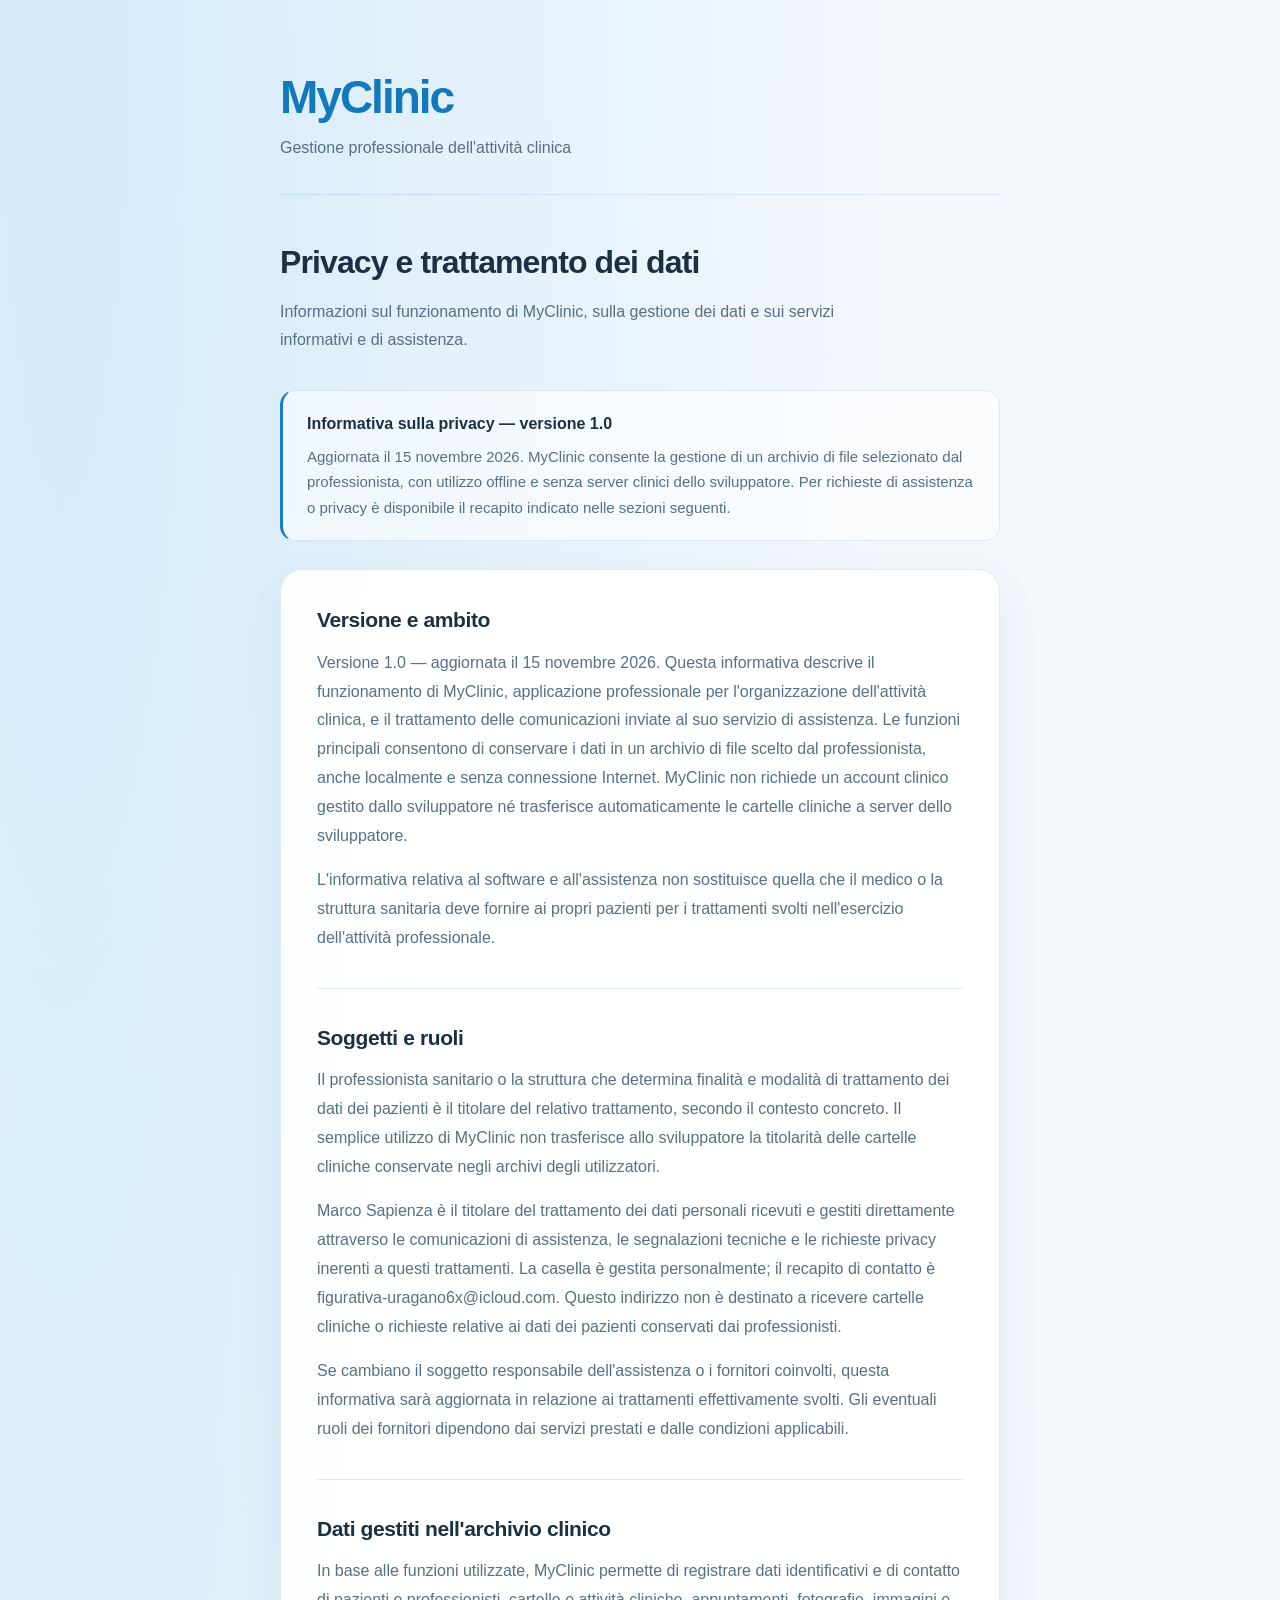
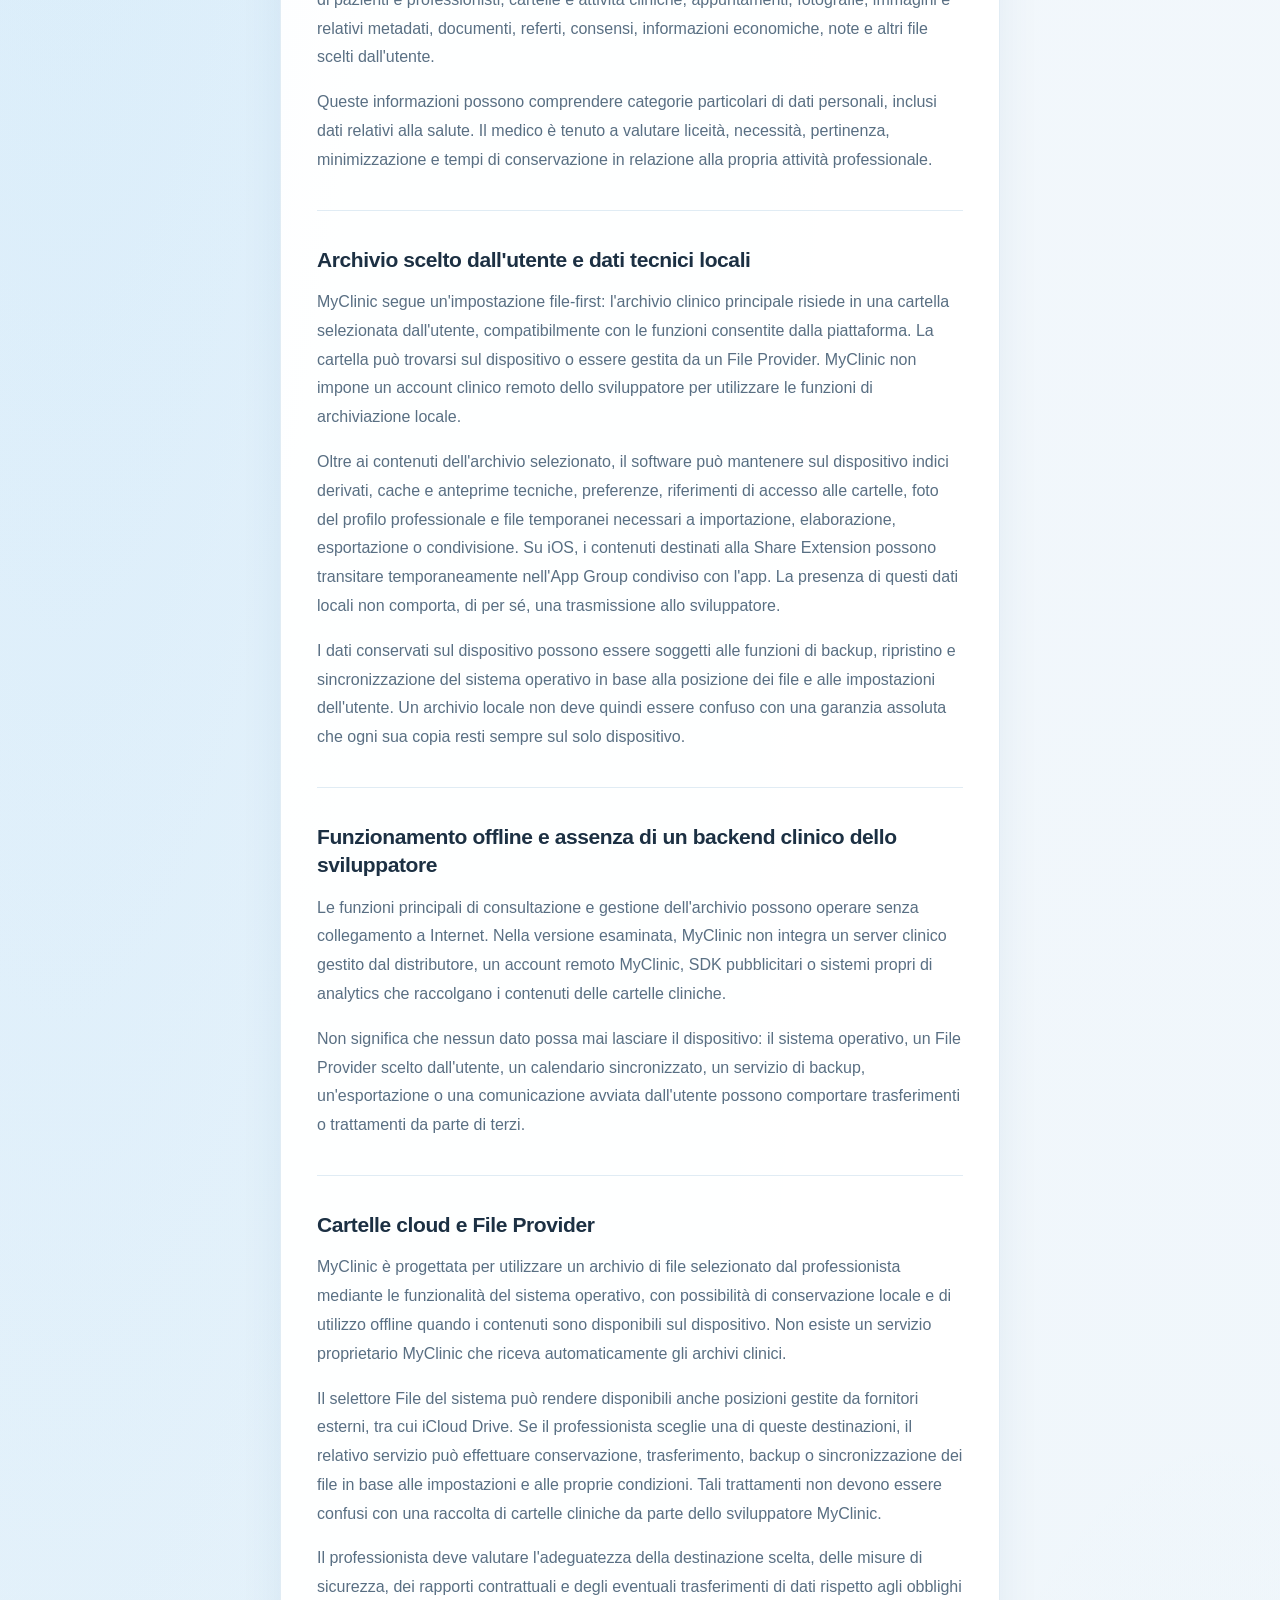
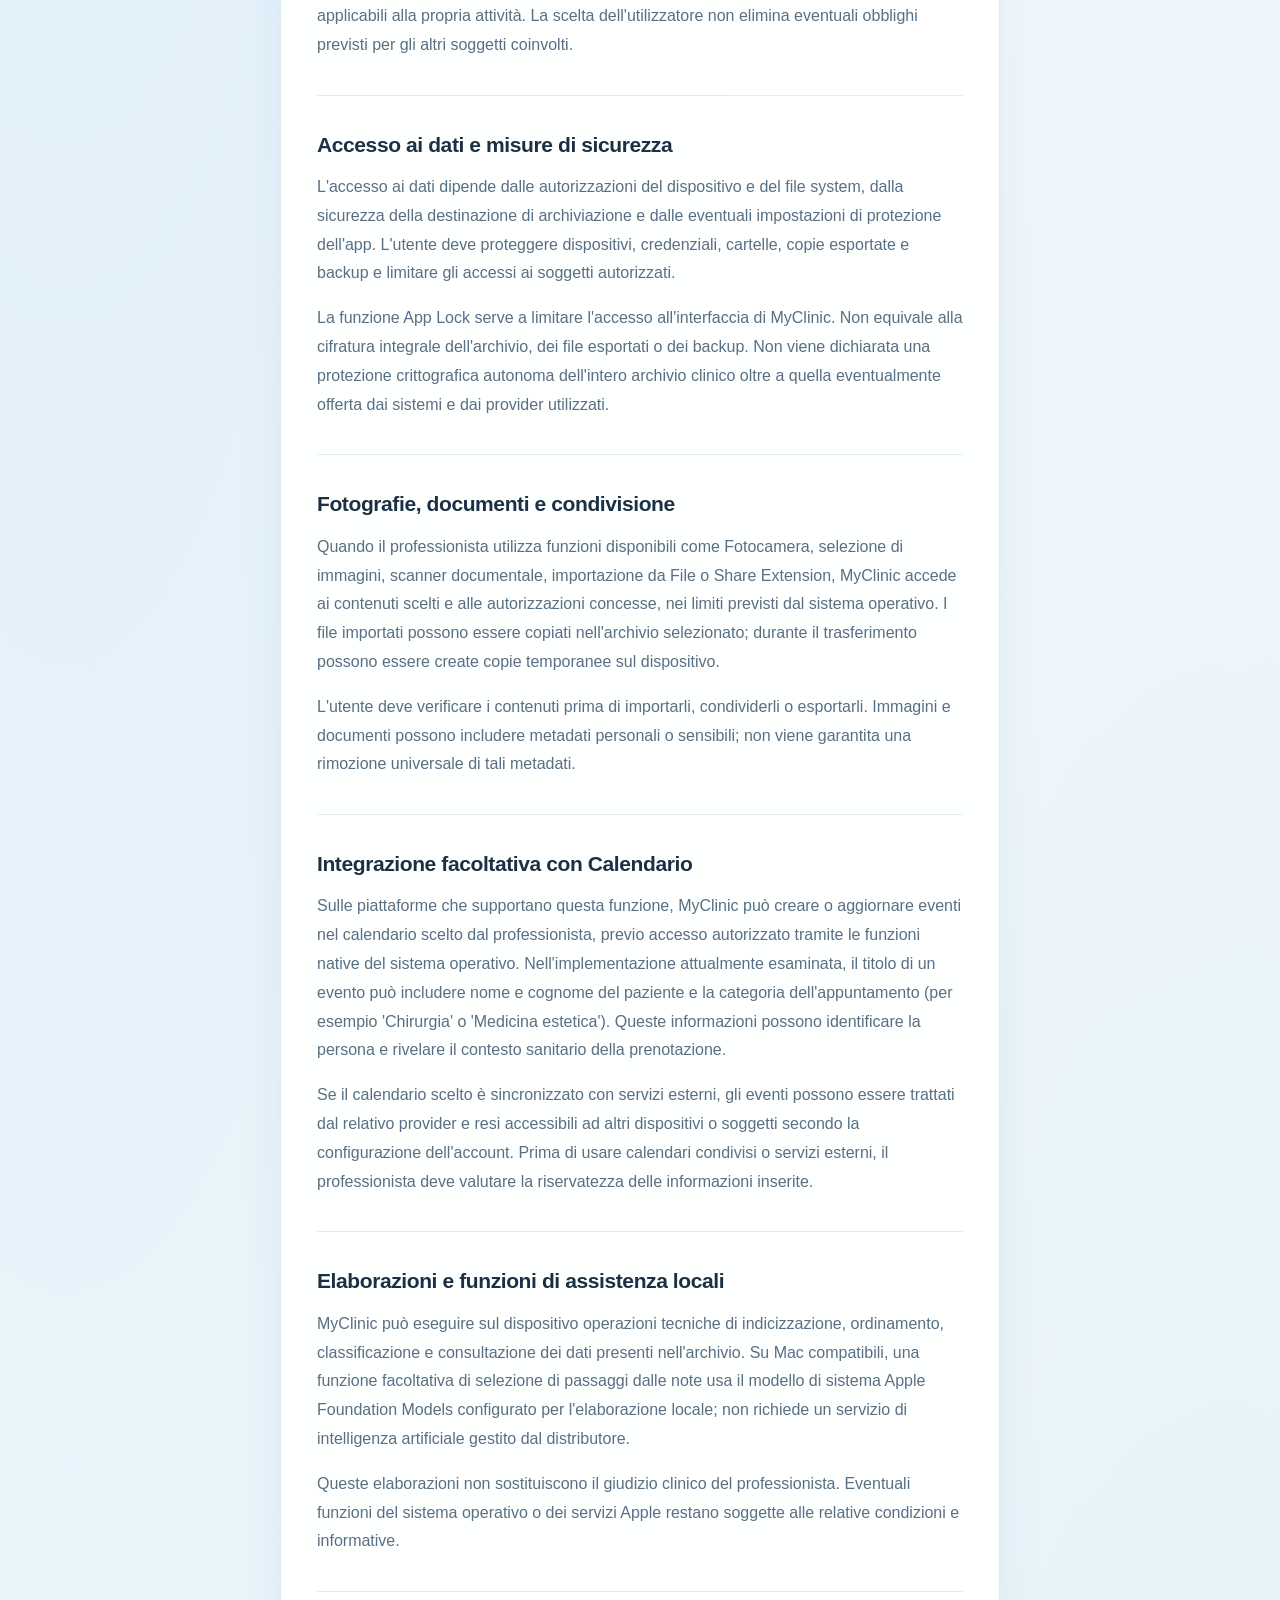
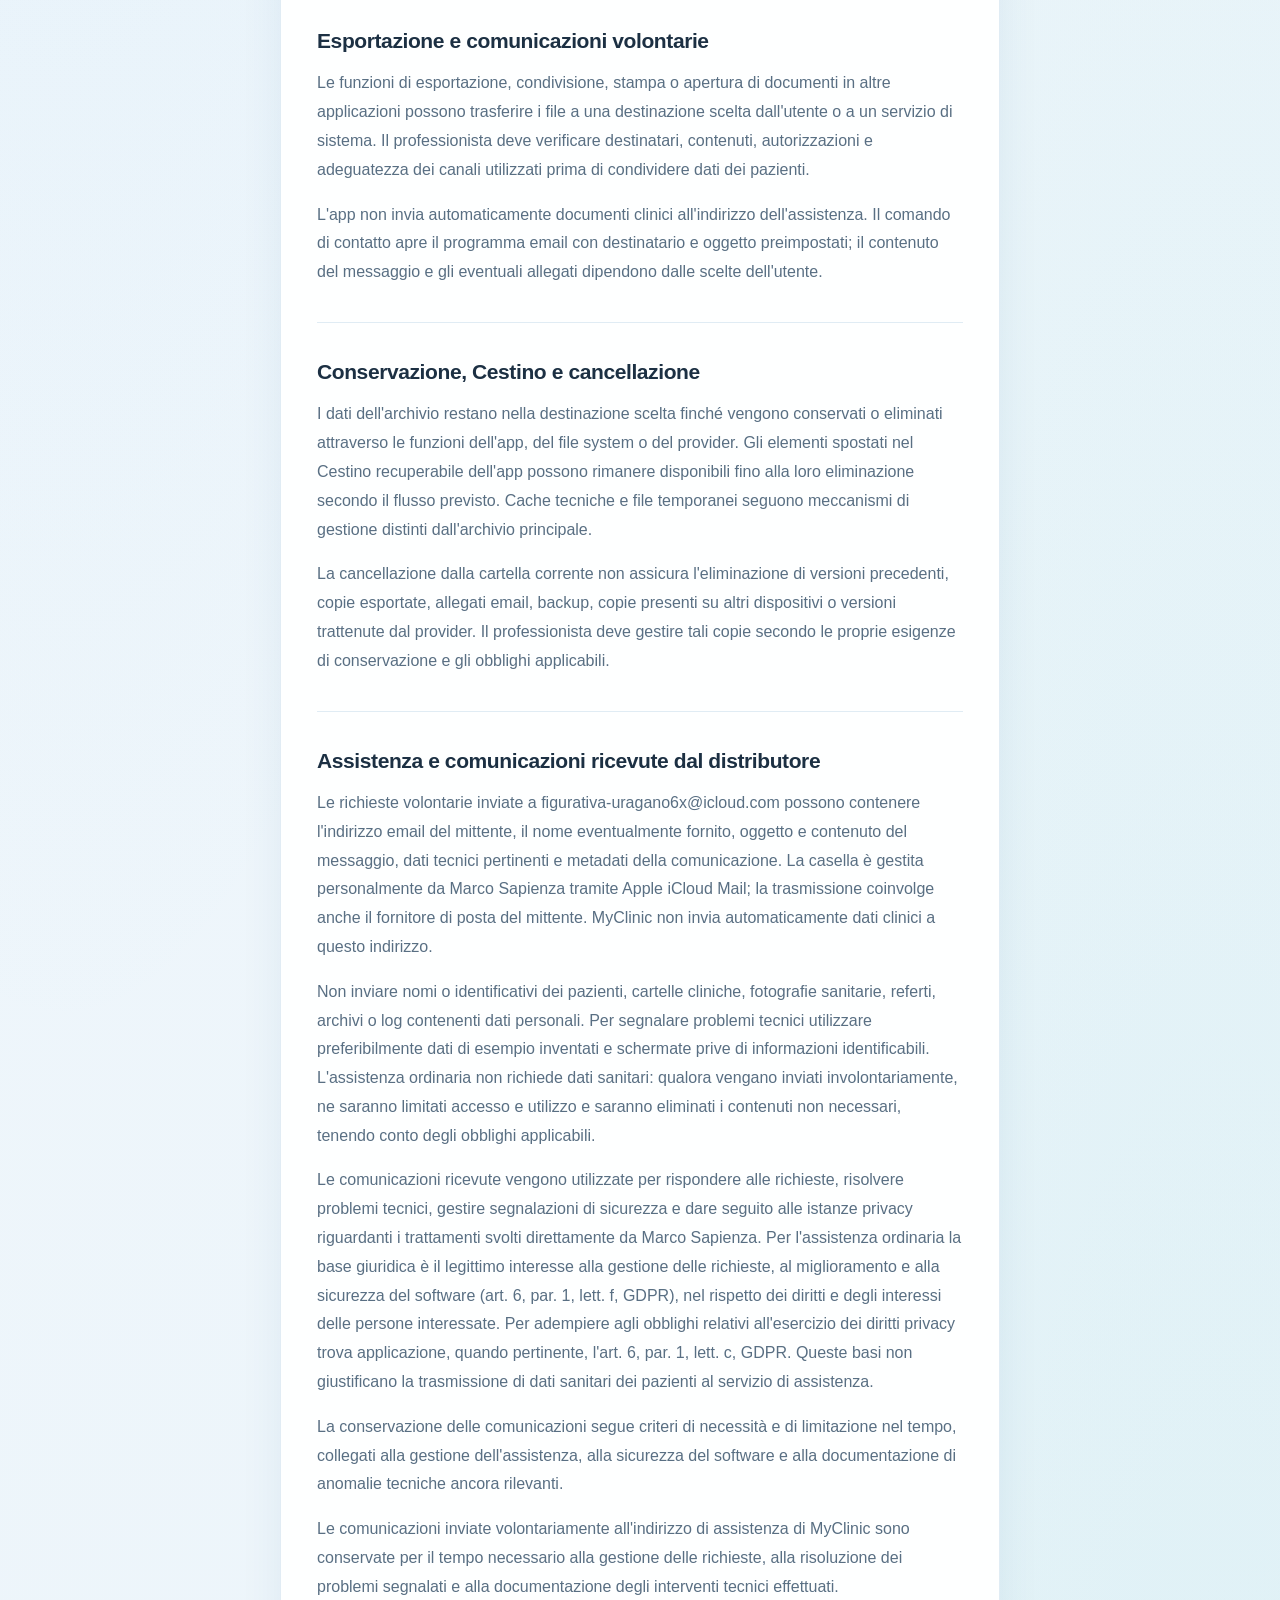
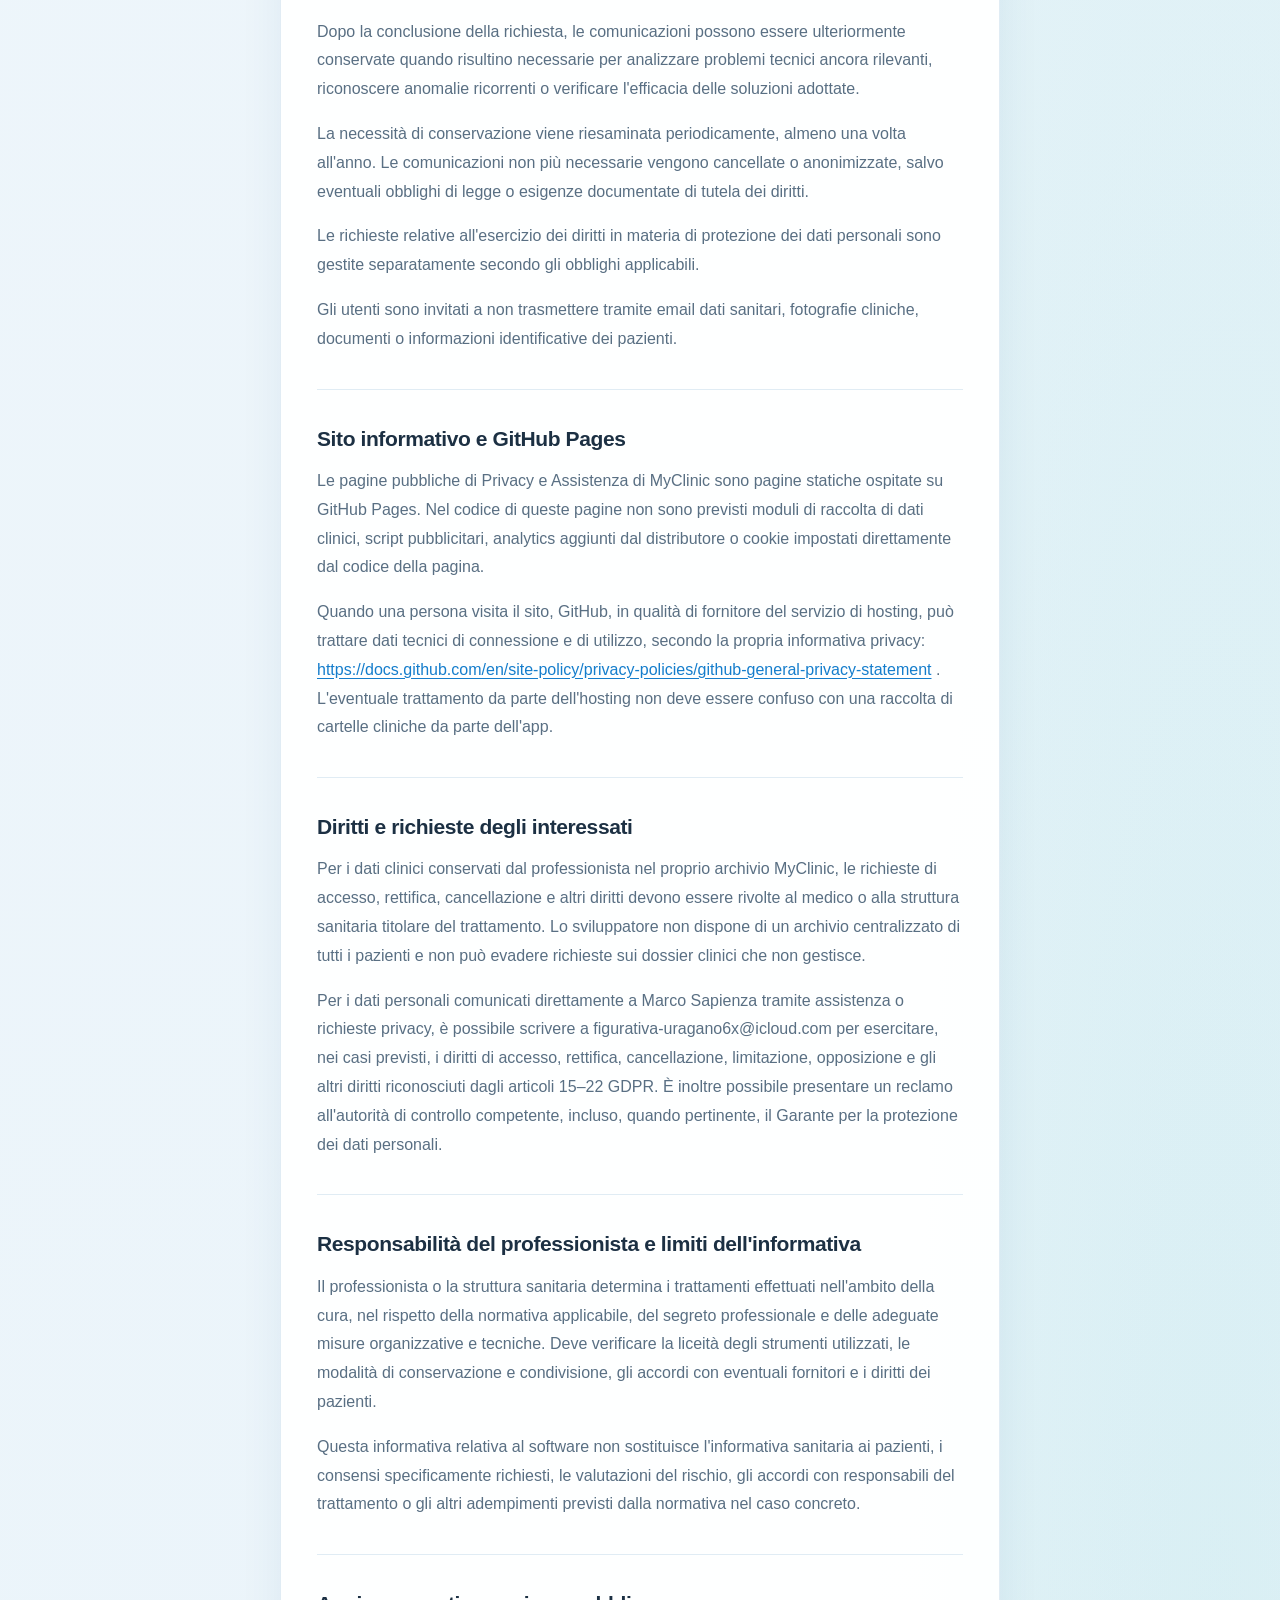
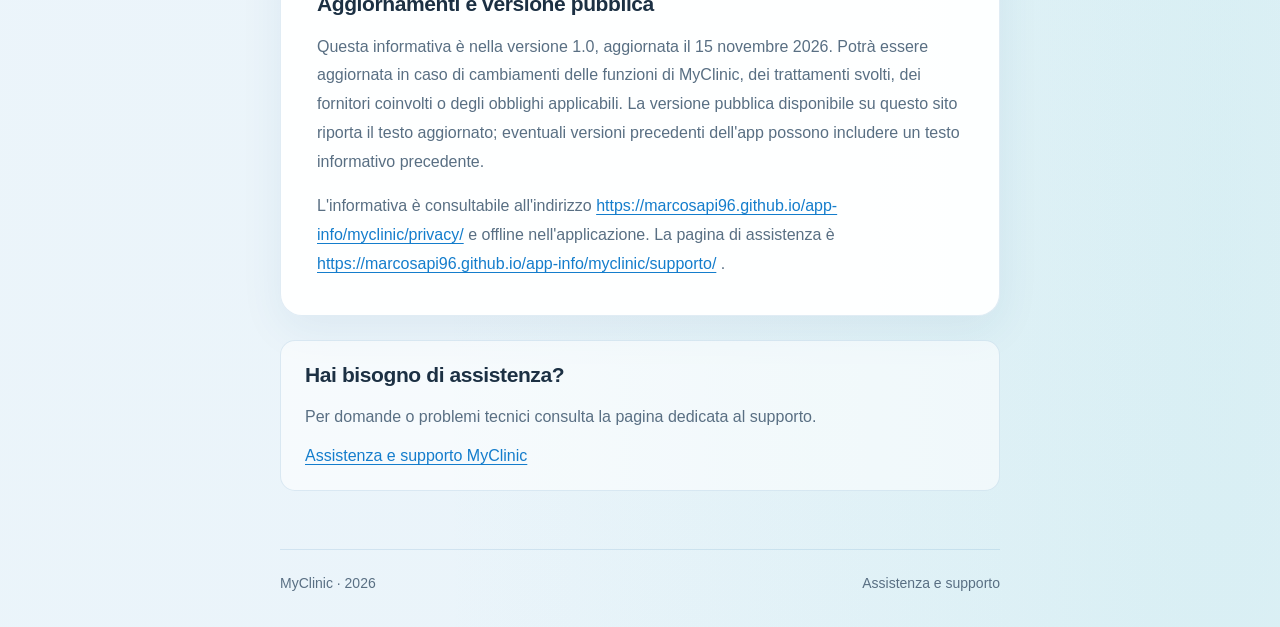
==== commit 3d1fc94a: "MyClinic: pubblica informativa privacy versione 1.0 e rimuovi note preparatorie" ====
--- a/myclinic/privacy/index.html
+++ b/myclinic/privacy/index.html
@@ -5,7 +5,7 @@
 <meta name="viewport" content="width=device-width, initial-scale=1">
 <meta name="color-scheme" content="light dark">
 <title>MyClinic — Privacy e trattamento dei dati</title>
-<meta name="description" content="Informativa privacy MyClinic versione 1.0 candidata, in revisione.">
+<meta name="description" content="Informativa privacy MyClinic, versione 1.0, aggiornata il 15 novembre 2026.">
 <style>
 :root { color-scheme: light; --background:#f4f8fc;--background-end:#eaf4fa;--text:#1c3043;--muted:#596f83;--brand:#1379bd;--accent:#147dcc;--surface:rgba(255,255,255,.94);--surface-soft:rgba(255,255,255,.55);--border:rgba(91,151,194,.18);--shadow:0 14px 44px rgba(31,87,131,.07);--font:-apple-system,BlinkMacSystemFont,"Segoe UI",sans-serif }
 * {box-sizing:border-box} html {min-height:100%;scroll-behavior:smooth} body{margin:0;min-height:100vh;font-family:var(--font);font-size:16px;font-weight:400;line-height:1.65;color:var(--text);-webkit-font-smoothing:antialiased;background:radial-gradient(ellipse at 5% 0%,rgba(127,199,244,.27),transparent 48%),radial-gradient(ellipse at 95% 95%,rgba(113,208,208,.15),transparent 45%),linear-gradient(155deg,var(--background),var(--background-end))}
@@ -29,18 +29,18 @@
 <main>
 <h1>Privacy e trattamento dei dati</h1>
 <p class="intro">Informazioni sul funzionamento di MyClinic, sulla gestione dei dati e sui servizi informativi e di assistenza.</p>
-<div class="draft-notice" role="note"><strong>Informativa sulla privacy — versione 1.0 candidata</strong><p>Aggiornata l'11 novembre 2026. MyClinic è progettata per il funzionamento locale e offline, senza server clinici del distributore. La procedura di gestione delle email e le valutazioni giuridiche sono ancora da confermare: testo candidato, non ancora definitivo.</p></div>
+<div class="draft-notice" role="note"><strong>Informativa sulla privacy — versione 1.0</strong><p>Aggiornata il 15 novembre 2026. MyClinic consente la gestione di un archivio di file selezionato dal professionista, con utilizzo offline e senza server clinici dello sviluppatore. Per richieste di assistenza o privacy è disponibile il recapito indicato nelle sezioni seguenti.</p></div>
 <article class="policy-document">
 <section class="policy-section">
 <h2>Versione e ambito</h2>
-<p>Versione 1.0 candidata — aggiornamento preparatorio dell&#x27;11 novembre 2026. Questa informativa descrive il funzionamento di MyClinic, applicazione professionale per la gestione dell&#x27;attività clinica, e i trattamenti connessi alle richieste inviate direttamente al suo servizio di assistenza e alle pagine informative pubbliche. Le funzioni principali dell&#x27;applicazione consentono la conservazione dei dati in un archivio di file selezionato dal professionista, anche in locale e senza connessione Internet; MyClinic non richiede un account clinico gestito dallo sviluppatore. Restano da confermare il ruolo giuridico del distributore e i recapiti eventualmente dovuti, le basi giuridiche, la valutazione dei fornitori e l&#x27;adozione effettiva della procedura di gestione e conservazione delle comunicazioni. Questo testo non è una dichiarazione di conformità GDPR né un&#x27;approvazione da parte di Apple. La pubblicazione definitiva resta bloccata fino alla chiusura di queste verifiche.</p>
+<p>Versione 1.0 — aggiornata il 15 novembre 2026. Questa informativa descrive il funzionamento di MyClinic, applicazione professionale per l&#x27;organizzazione dell&#x27;attività clinica, e il trattamento delle comunicazioni inviate al suo servizio di assistenza. Le funzioni principali consentono di conservare i dati in un archivio di file scelto dal professionista, anche localmente e senza connessione Internet. MyClinic non richiede un account clinico gestito dallo sviluppatore né trasferisce automaticamente le cartelle cliniche a server dello sviluppatore.</p>
 <p>L&#x27;informativa relativa al software e all&#x27;assistenza non sostituisce quella che il medico o la struttura sanitaria deve fornire ai propri pazienti per i trattamenti svolti nell&#x27;esercizio dell&#x27;attività professionale.</p>
 </section>
 <section class="policy-section">
 <h2>Soggetti e ruoli</h2>
-<p>Il professionista sanitario o la struttura che decide finalità e modalità di utilizzo delle informazioni dei pazienti è, secondo il contesto concreto, il titolare del relativo trattamento. Il semplice utilizzo di MyClinic non trasferisce allo sviluppatore la titolarità delle cartelle cliniche conservate negli archivi degli utilizzatori.</p>
-<p>Per i dati personali comunicati direttamente tramite richieste di assistenza, segnalazioni tecniche e richieste sulla privacy relative a tale assistenza, la casella di contatto è gestita personalmente da Marco Sapienza. La qualificazione giuridica del titolare di questi trattamenti deve essere confermata prima della versione definitiva. Può essere contattato all&#x27;indirizzo figurativa-uragano6x@icloud.com. Il recapito non è destinato a ricevere cartelle cliniche o richieste di accesso ai dati dei pazienti conservati dagli utilizzatori.</p>
-<p>Qualora il distributore o il soggetto che gestisce l&#x27;assistenza cambi, questa informativa verrà aggiornata prima che il cambiamento produca effetti sui trattamenti descritti. I ruoli dei fornitori di servizi restano determinati dalle attività concretamente svolte e dai relativi accordi.</p>
+<p>Il professionista sanitario o la struttura che determina finalità e modalità di trattamento dei dati dei pazienti è il titolare del relativo trattamento, secondo il contesto concreto. Il semplice utilizzo di MyClinic non trasferisce allo sviluppatore la titolarità delle cartelle cliniche conservate negli archivi degli utilizzatori.</p>
+<p>Marco Sapienza è il titolare del trattamento dei dati personali ricevuti e gestiti direttamente attraverso le comunicazioni di assistenza, le segnalazioni tecniche e le richieste privacy inerenti a questi trattamenti. La casella è gestita personalmente; il recapito di contatto è figurativa-uragano6x@icloud.com. Questo indirizzo non è destinato a ricevere cartelle cliniche o richieste relative ai dati dei pazienti conservati dai professionisti.</p>
+<p>Se cambiano il soggetto responsabile dell&#x27;assistenza o i fornitori coinvolti, questa informativa sarà aggiornata in relazione ai trattamenti effettivamente svolti. Gli eventuali ruoli dei fornitori dipendono dai servizi prestati e dalle condizioni applicabili.</p>
 </section>
 <section class="policy-section">
 <h2>Dati gestiti nell&#x27;archivio clinico</h2>
@@ -97,9 +97,9 @@
 <section class="policy-section">
 <h2>Assistenza e comunicazioni ricevute dal distributore</h2>
 <p>Le richieste volontarie inviate a figurativa-uragano6x@icloud.com possono contenere l&#x27;indirizzo email del mittente, il nome eventualmente fornito, oggetto e contenuto del messaggio, dati tecnici pertinenti e metadati della comunicazione. La casella è gestita personalmente da Marco Sapienza tramite Apple iCloud Mail; la trasmissione coinvolge anche il fornitore di posta del mittente. MyClinic non invia automaticamente dati clinici a questo indirizzo.</p>
-<p>Non inviare nomi o identificativi dei pazienti, cartelle cliniche, fotografie sanitarie, referti, archivi o log contenenti dati personali. Per segnalare problemi tecnici utilizzare preferibilmente dati di esempio inventati e schermate prive di informazioni identificabili. L&#x27;assistenza ordinaria non richiede dati sanitari: qualora vengano inviati involontariamente, occorre limitarne accesso e utilizzo, valutare un&#x27;eventuale richiesta di invio di informazioni anonimizzate e gestire l&#x27;eliminazione dei contenuti non necessari secondo gli obblighi applicabili.</p>
-<p>Le comunicazioni ricevute vengono considerate per rispondere alle richieste, risolvere problemi tecnici, gestire segnalazioni di sicurezza e dare seguito alle istanze privacy riguardanti trattamenti svolti direttamente dal distributore. Per l&#x27;assistenza ordinaria si propone quale base giuridica l&#x27;interesse legittimo alla gestione delle richieste e alla sicurezza del software (art. 6, par. 1, lett. f, GDPR), subordinatamente alla valutazione e documentazione del necessario bilanciamento; per adempiere agli obblighi relativi all&#x27;esercizio dei diritti privacy può applicarsi l&#x27;art. 6, par. 1, lett. c, GDPR. Queste basi non autorizzano automaticamente a trattare dati sanitari dei pazienti. La valutazione giuridica deve essere confermata prima della versione definitiva.</p>
-<p>Il seguente criterio di conservazione è proposto per la versione definitiva; la sua adozione effettiva, incluso il riesame almeno annuale e la cancellazione o anonimizzazione, deve ancora essere confermata. I paragrafi seguenti descrivono la procedura da adottare, non attestano che sia già operativa.</p>
+<p>Non inviare nomi o identificativi dei pazienti, cartelle cliniche, fotografie sanitarie, referti, archivi o log contenenti dati personali. Per segnalare problemi tecnici utilizzare preferibilmente dati di esempio inventati e schermate prive di informazioni identificabili. L&#x27;assistenza ordinaria non richiede dati sanitari: qualora vengano inviati involontariamente, ne saranno limitati accesso e utilizzo e saranno eliminati i contenuti non necessari, tenendo conto degli obblighi applicabili.</p>
+<p>Le comunicazioni ricevute vengono utilizzate per rispondere alle richieste, risolvere problemi tecnici, gestire segnalazioni di sicurezza e dare seguito alle istanze privacy riguardanti i trattamenti svolti direttamente da Marco Sapienza. Per l&#x27;assistenza ordinaria la base giuridica è il legittimo interesse alla gestione delle richieste, al miglioramento e alla sicurezza del software (art. 6, par. 1, lett. f, GDPR), nel rispetto dei diritti e degli interessi delle persone interessate. Per adempiere agli obblighi relativi all&#x27;esercizio dei diritti privacy trova applicazione, quando pertinente, l&#x27;art. 6, par. 1, lett. c, GDPR. Queste basi non giustificano la trasmissione di dati sanitari dei pazienti al servizio di assistenza.</p>
+<p>La conservazione delle comunicazioni segue criteri di necessità e di limitazione nel tempo, collegati alla gestione dell&#x27;assistenza, alla sicurezza del software e alla documentazione di anomalie tecniche ancora rilevanti.</p>
 <p>Le comunicazioni inviate volontariamente all&#x27;indirizzo di assistenza di MyClinic sono conservate per il tempo necessario alla gestione delle richieste, alla risoluzione dei problemi segnalati e alla documentazione degli interventi tecnici effettuati.</p>
 <p>Dopo la conclusione della richiesta, le comunicazioni possono essere ulteriormente conservate quando risultino necessarie per analizzare problemi tecnici ancora rilevanti, riconoscere anomalie ricorrenti o verificare l&#x27;efficacia delle soluzioni adottate.</p>
 <p>La necessità di conservazione viene riesaminata periodicamente, almeno una volta all&#x27;anno. Le comunicazioni non più necessarie vengono cancellate o anonimizzate, salvo eventuali obblighi di legge o esigenze documentate di tutela dei diritti.</p>
@@ -123,7 +123,7 @@
 </section>
 <section class="policy-section">
 <h2>Aggiornamenti e versione pubblica</h2>
-<p>Questa informativa è nella versione 1.0 candidata, aggiornata l&#x27;11 novembre 2026. Le riserve indicate nelle sezioni precedenti devono essere risolte prima dell&#x27;approvazione e della pubblicazione definitiva. Sarà modificata qualora cambino le funzioni di MyClinic, i trattamenti svolti direttamente dal titolare, i fornitori o le condizioni pertinenti. La versione online e quella inclusa nell&#x27;app verranno mantenute coerenti, con indicazione della data di aggiornamento.</p>
+<p>Questa informativa è nella versione 1.0, aggiornata il 15 novembre 2026. Potrà essere aggiornata in caso di cambiamenti delle funzioni di MyClinic, dei trattamenti svolti, dei fornitori coinvolti o degli obblighi applicabili. La versione pubblica disponibile su questo sito riporta il testo aggiornato; eventuali versioni precedenti dell&#x27;app possono includere un testo informativo precedente.</p>
 <p>L&#x27;informativa è consultabile all&#x27;indirizzo <a href="https://marcosapi96.github.io/app-info/myclinic/privacy/">https://marcosapi96.github.io/app-info/myclinic/privacy/</a> e offline nell&#x27;applicazione. La pagina di assistenza è <a href="https://marcosapi96.github.io/app-info/myclinic/supporto/">https://marcosapi96.github.io/app-info/myclinic/supporto/</a> .</p>
 </section>
 </article>
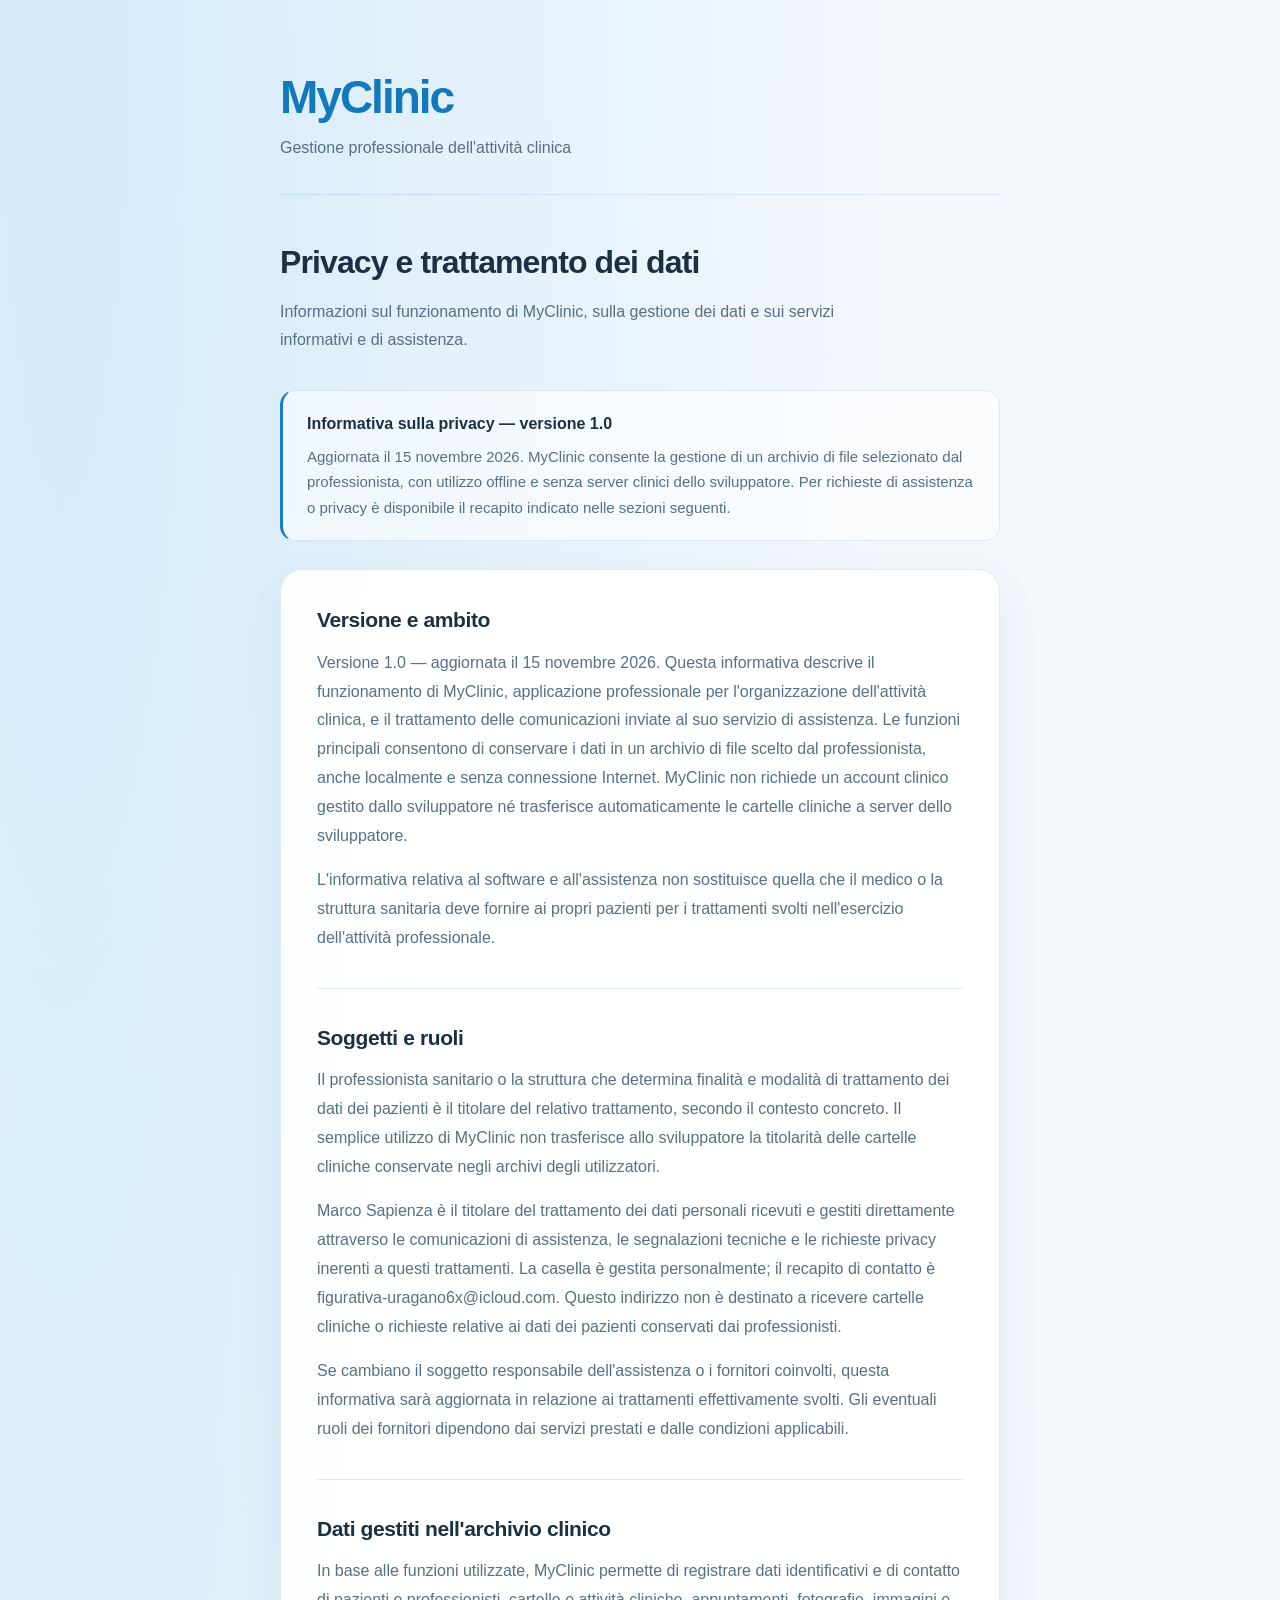
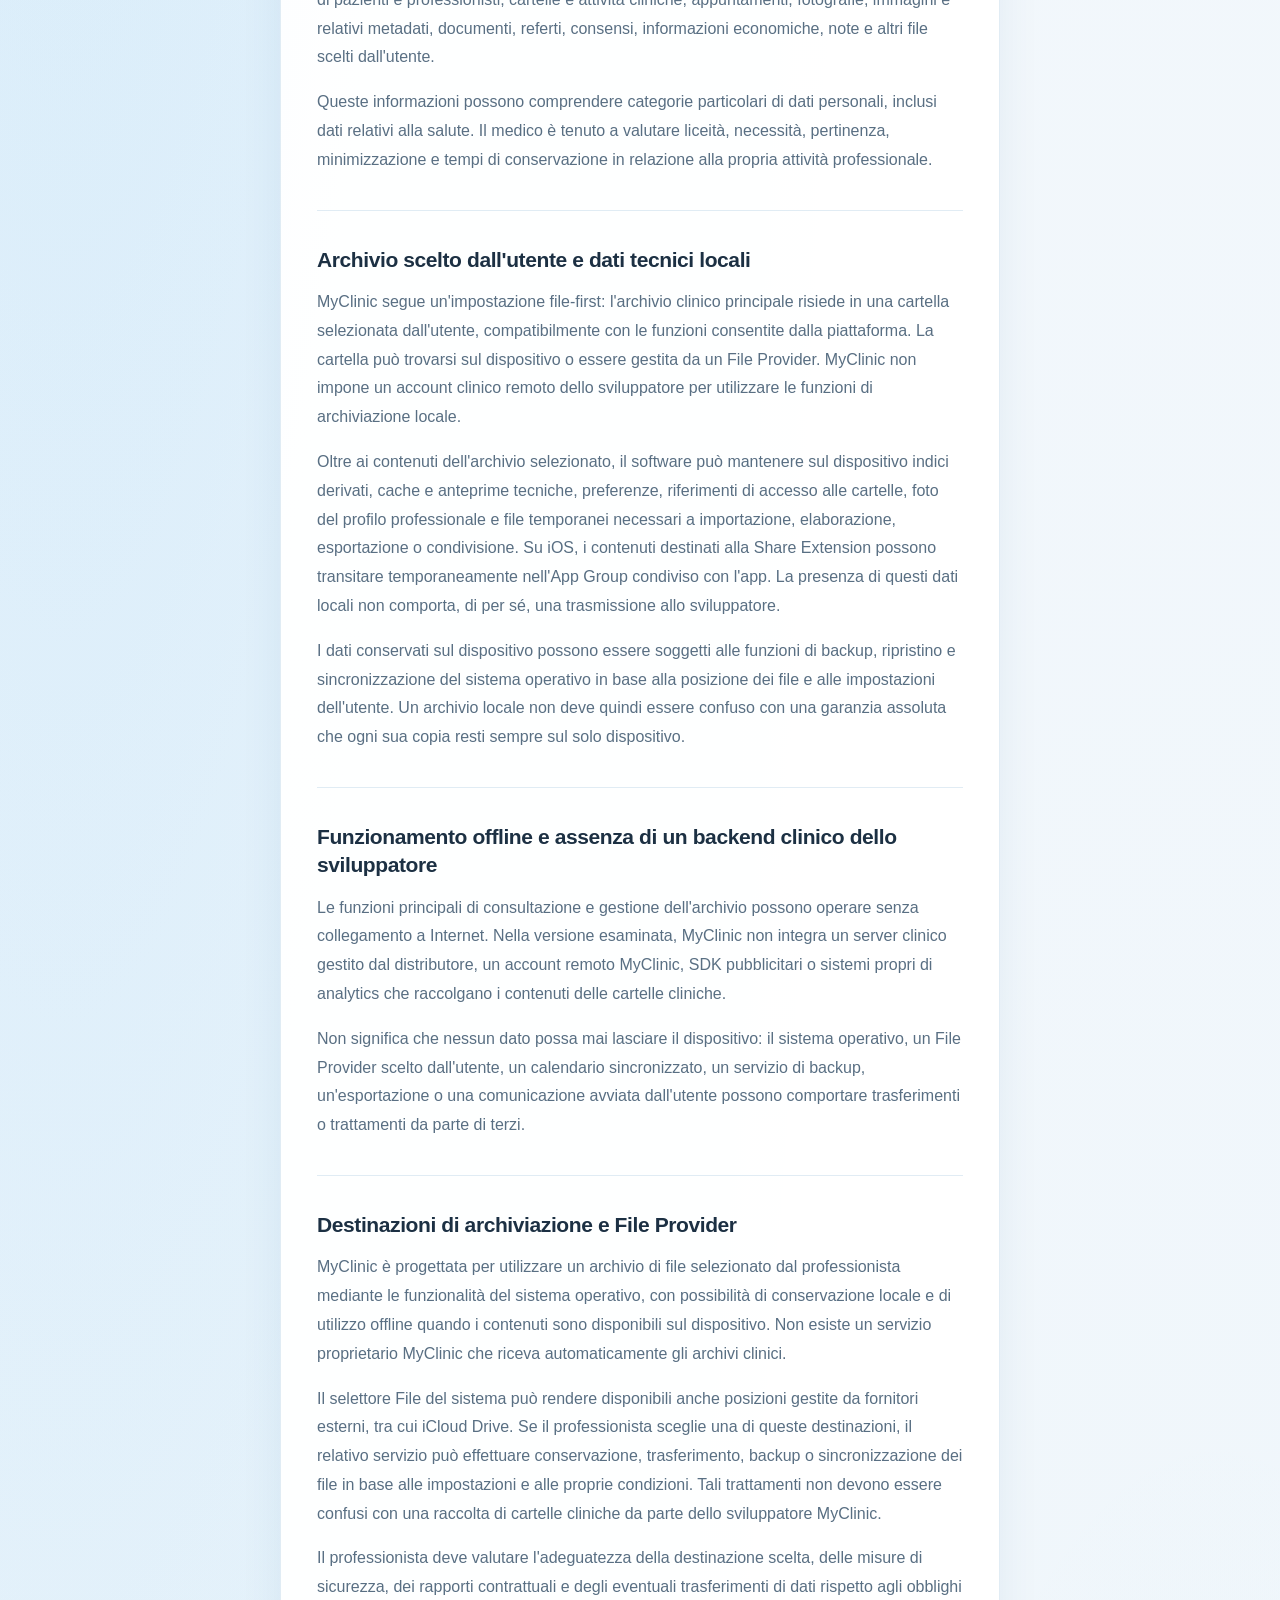
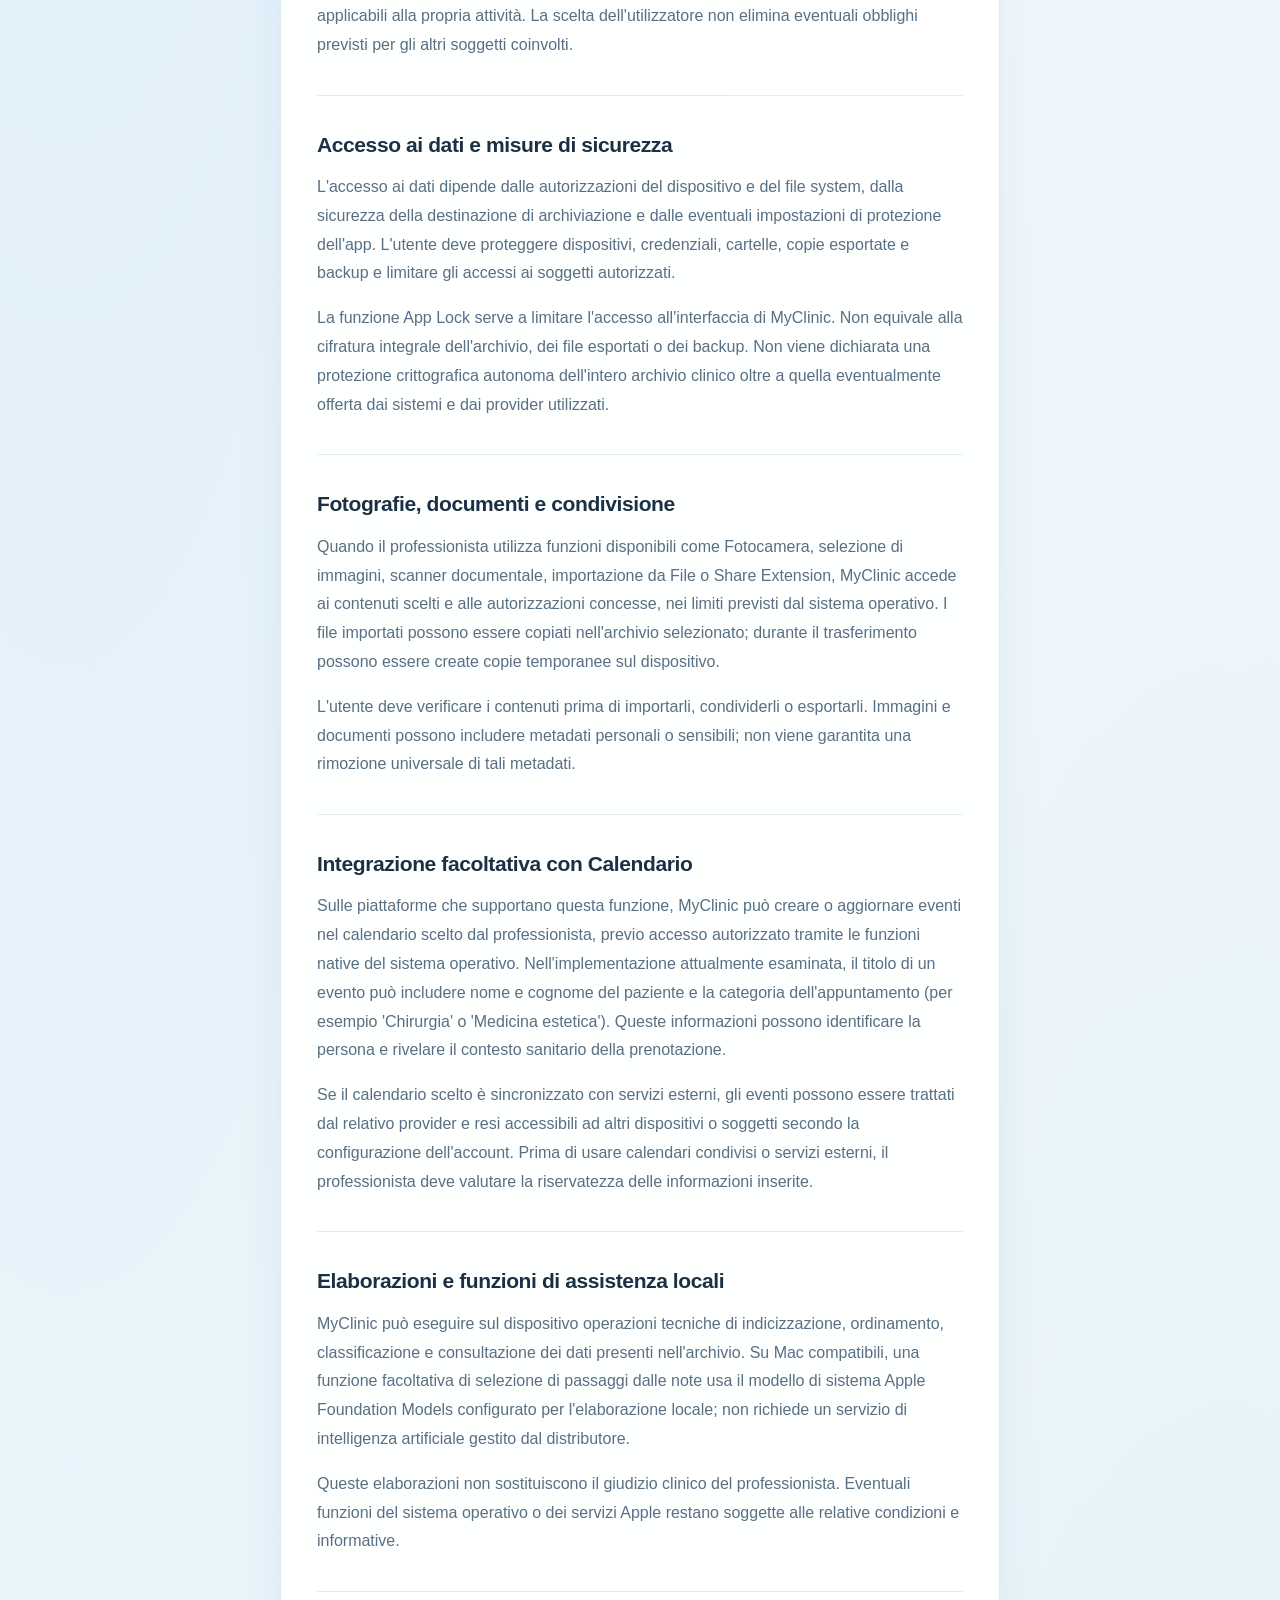
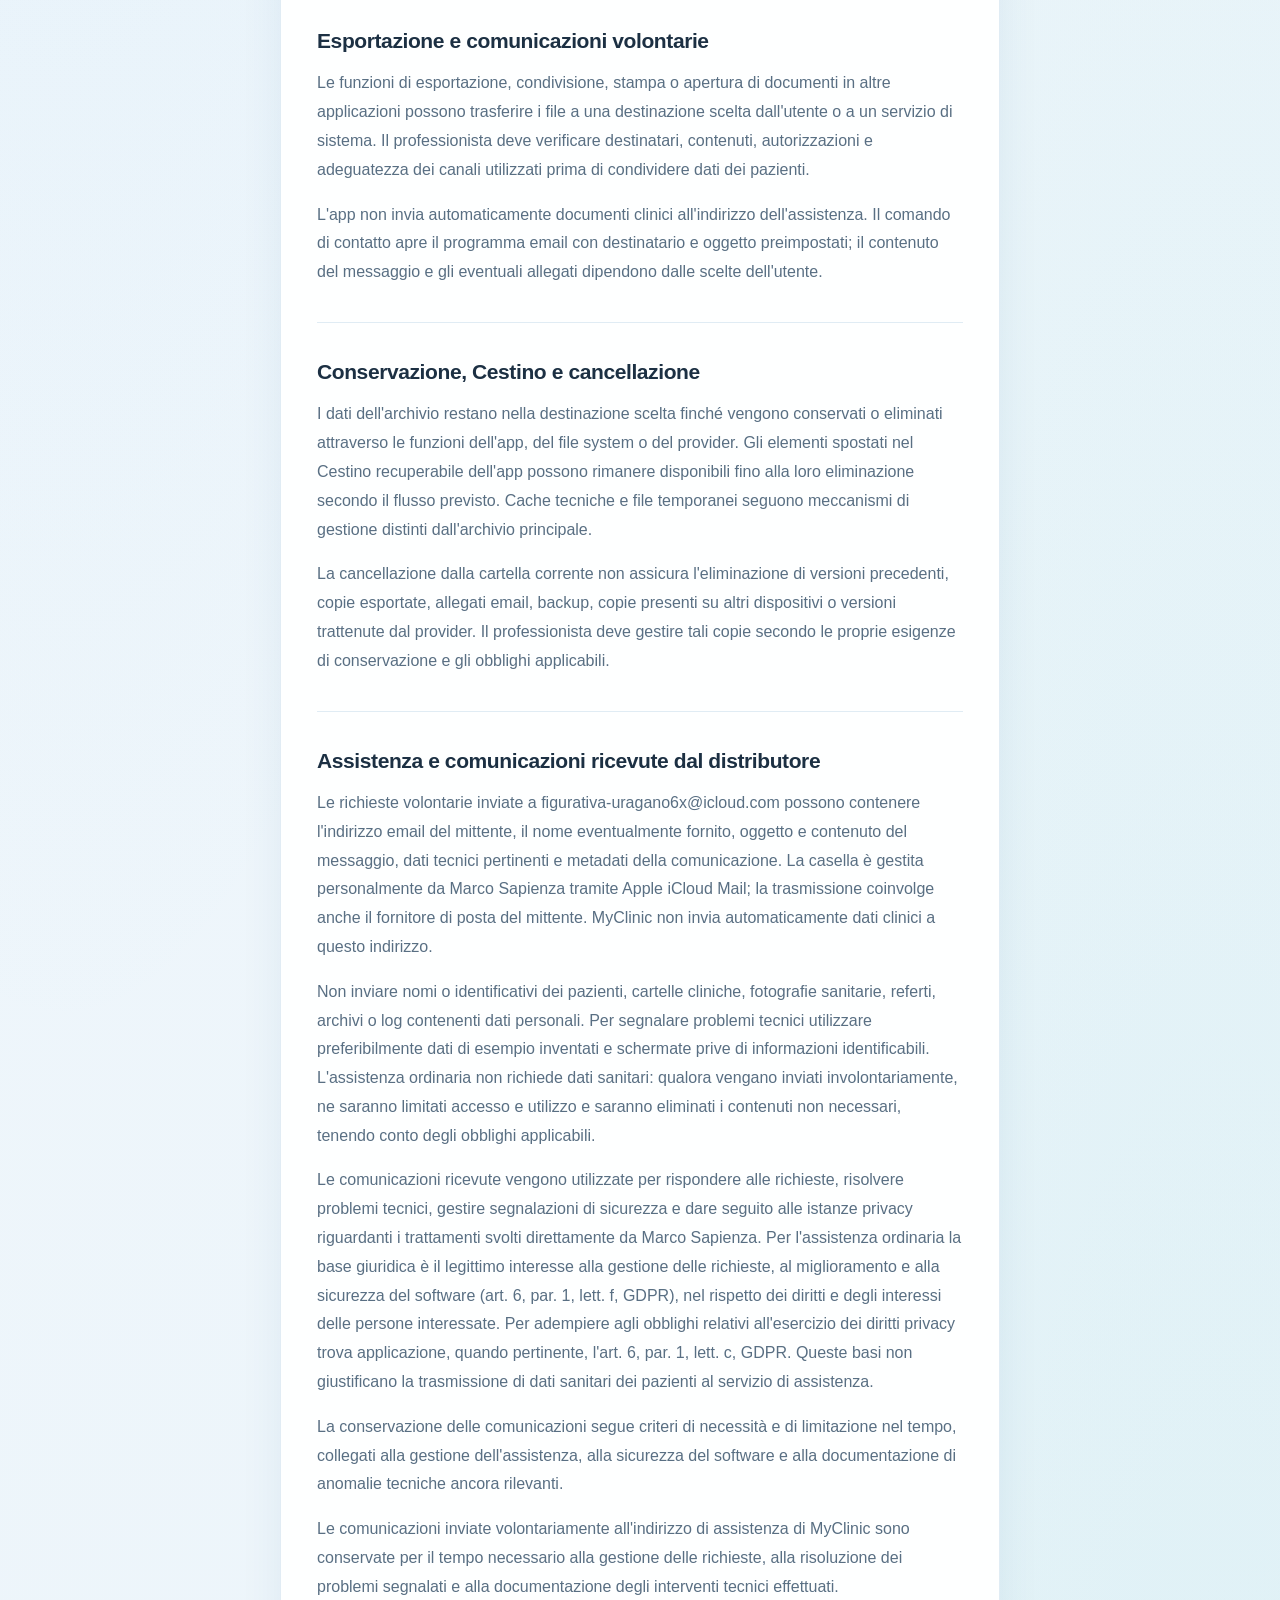
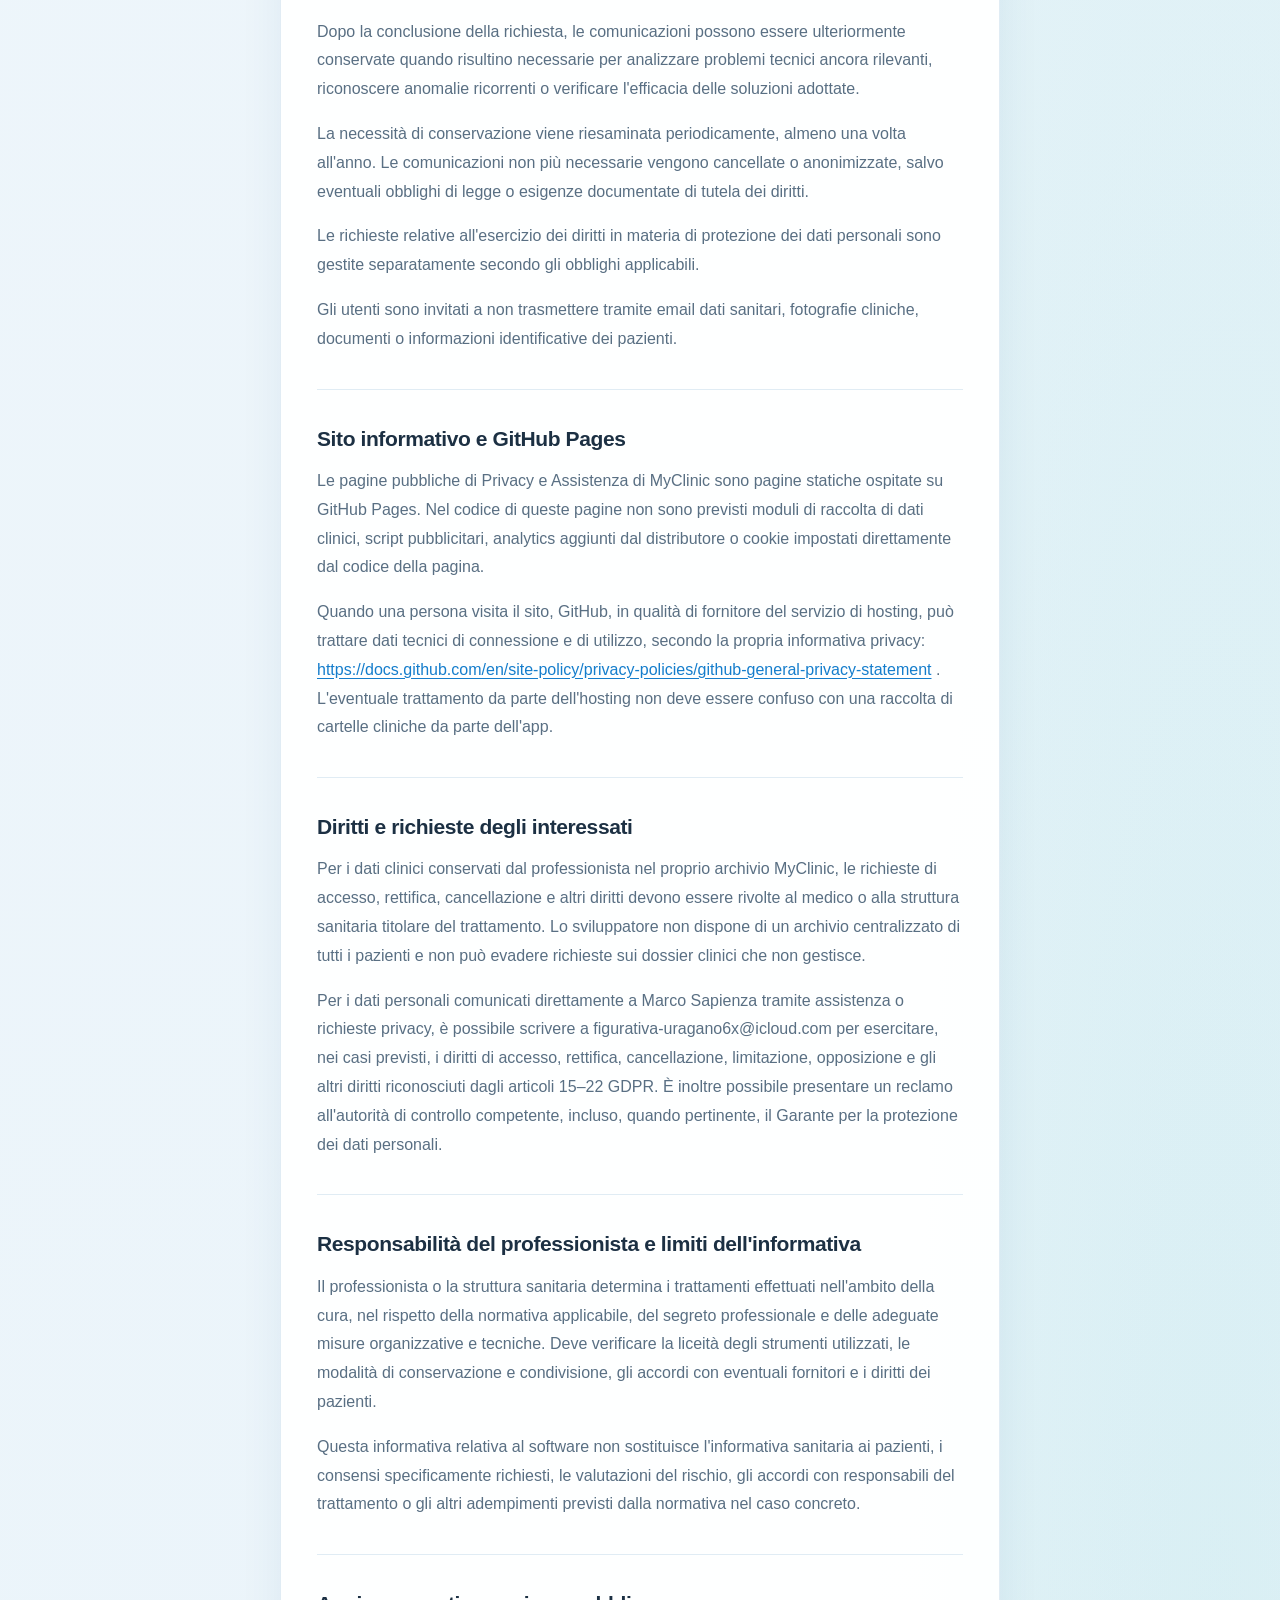
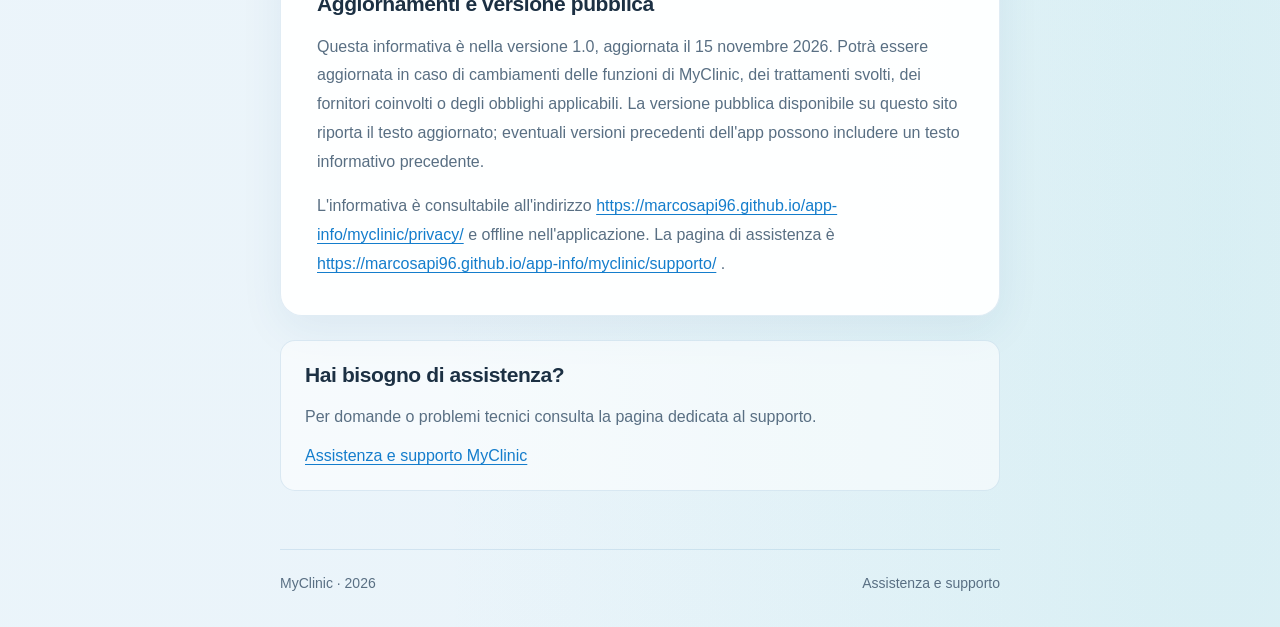
==== commit 47b3bc33: "MyClinic: uniforma titolo sezione privacy tra app e sito" ====
--- a/myclinic/privacy/index.html
+++ b/myclinic/privacy/index.html
@@ -59,7 +59,7 @@
 <p>Non significa che nessun dato possa mai lasciare il dispositivo: il sistema operativo, un File Provider scelto dall&#x27;utente, un calendario sincronizzato, un servizio di backup, un&#x27;esportazione o una comunicazione avviata dall&#x27;utente possono comportare trasferimenti o trattamenti da parte di terzi.</p>
 </section>
 <section class="policy-section">
-<h2>Cartelle cloud e File Provider</h2>
+<h2>Destinazioni di archiviazione e File Provider</h2>
 <p>MyClinic è progettata per utilizzare un archivio di file selezionato dal professionista mediante le funzionalità del sistema operativo, con possibilità di conservazione locale e di utilizzo offline quando i contenuti sono disponibili sul dispositivo. Non esiste un servizio proprietario MyClinic che riceva automaticamente gli archivi clinici.</p>
 <p>Il selettore File del sistema può rendere disponibili anche posizioni gestite da fornitori esterni, tra cui iCloud Drive. Se il professionista sceglie una di queste destinazioni, il relativo servizio può effettuare conservazione, trasferimento, backup o sincronizzazione dei file in base alle impostazioni e alle proprie condizioni. Tali trattamenti non devono essere confusi con una raccolta di cartelle cliniche da parte dello sviluppatore MyClinic.</p>
 <p>Il professionista deve valutare l&#x27;adeguatezza della destinazione scelta, delle misure di sicurezza, dei rapporti contrattuali e degli eventuali trasferimenti di dati rispetto agli obblighi applicabili alla propria attività. La scelta dell&#x27;utilizzatore non elimina eventuali obblighi previsti per gli altri soggetti coinvolti.</p>
